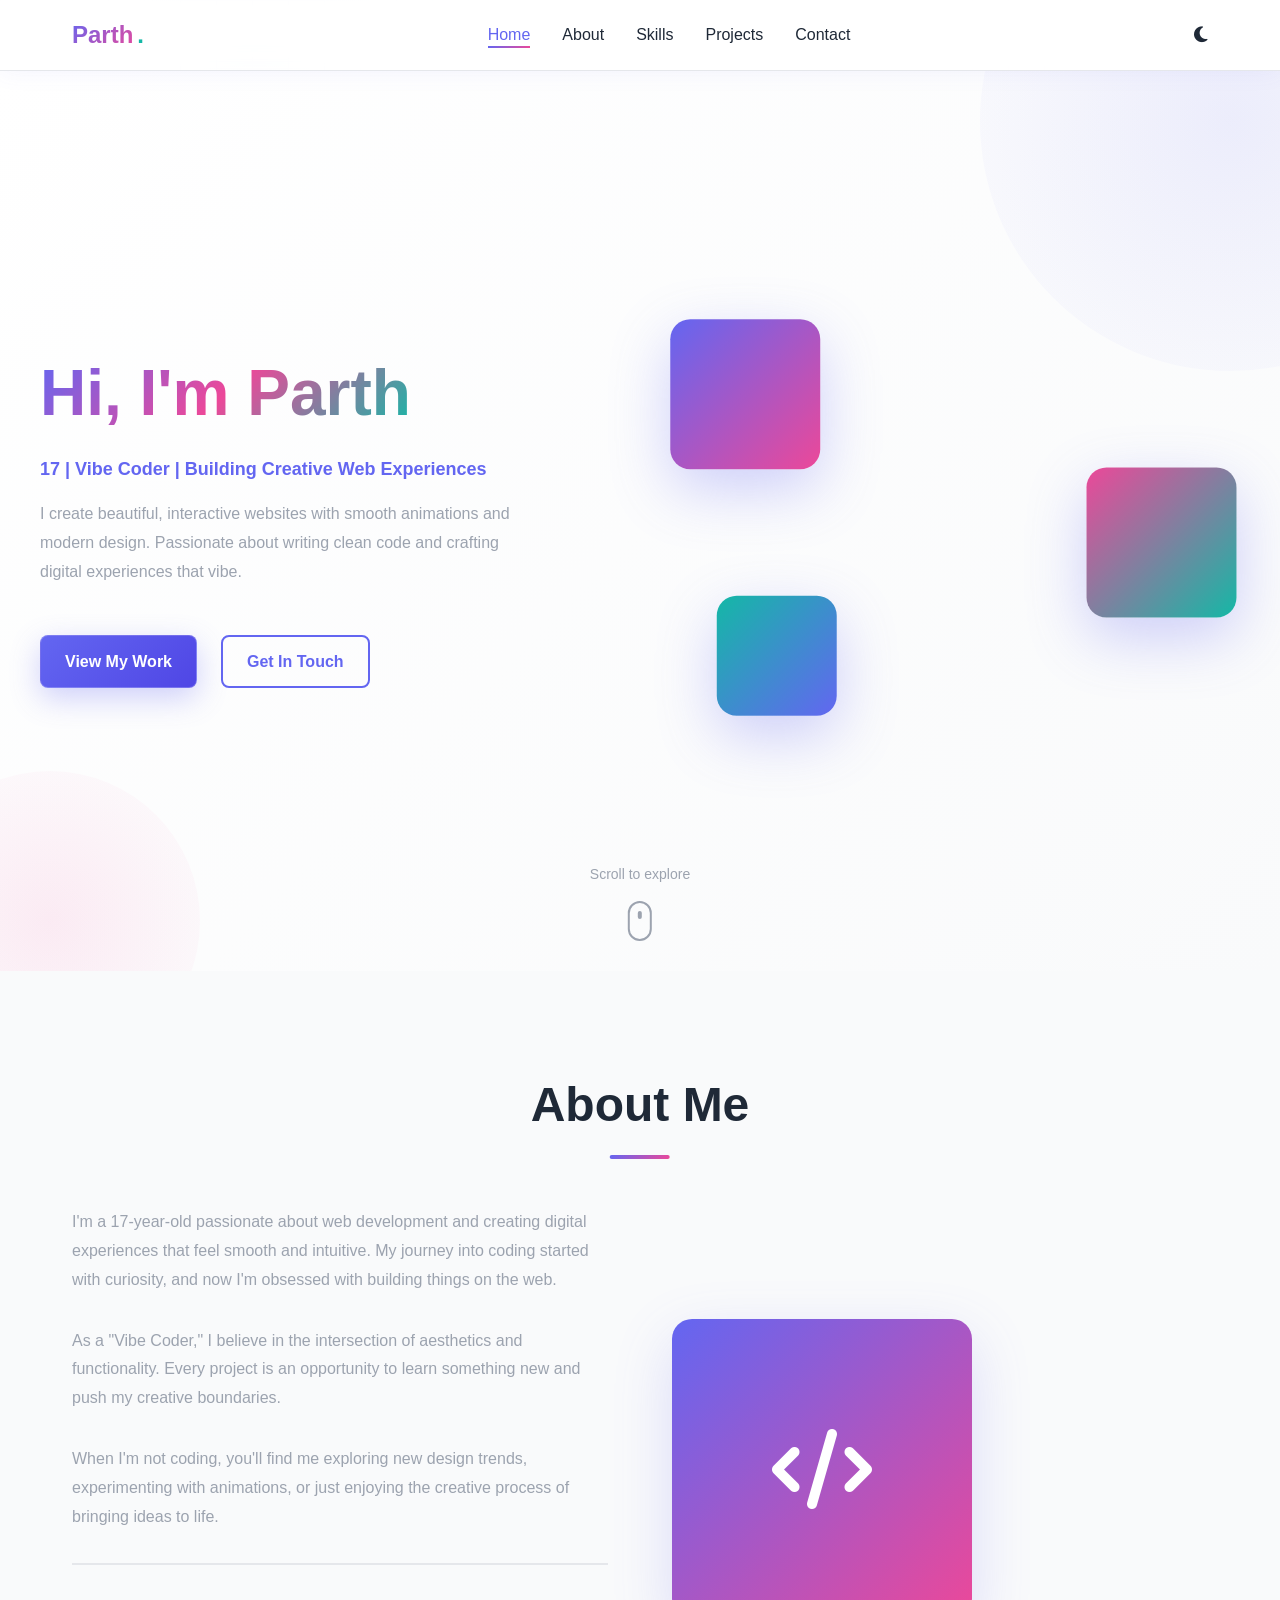
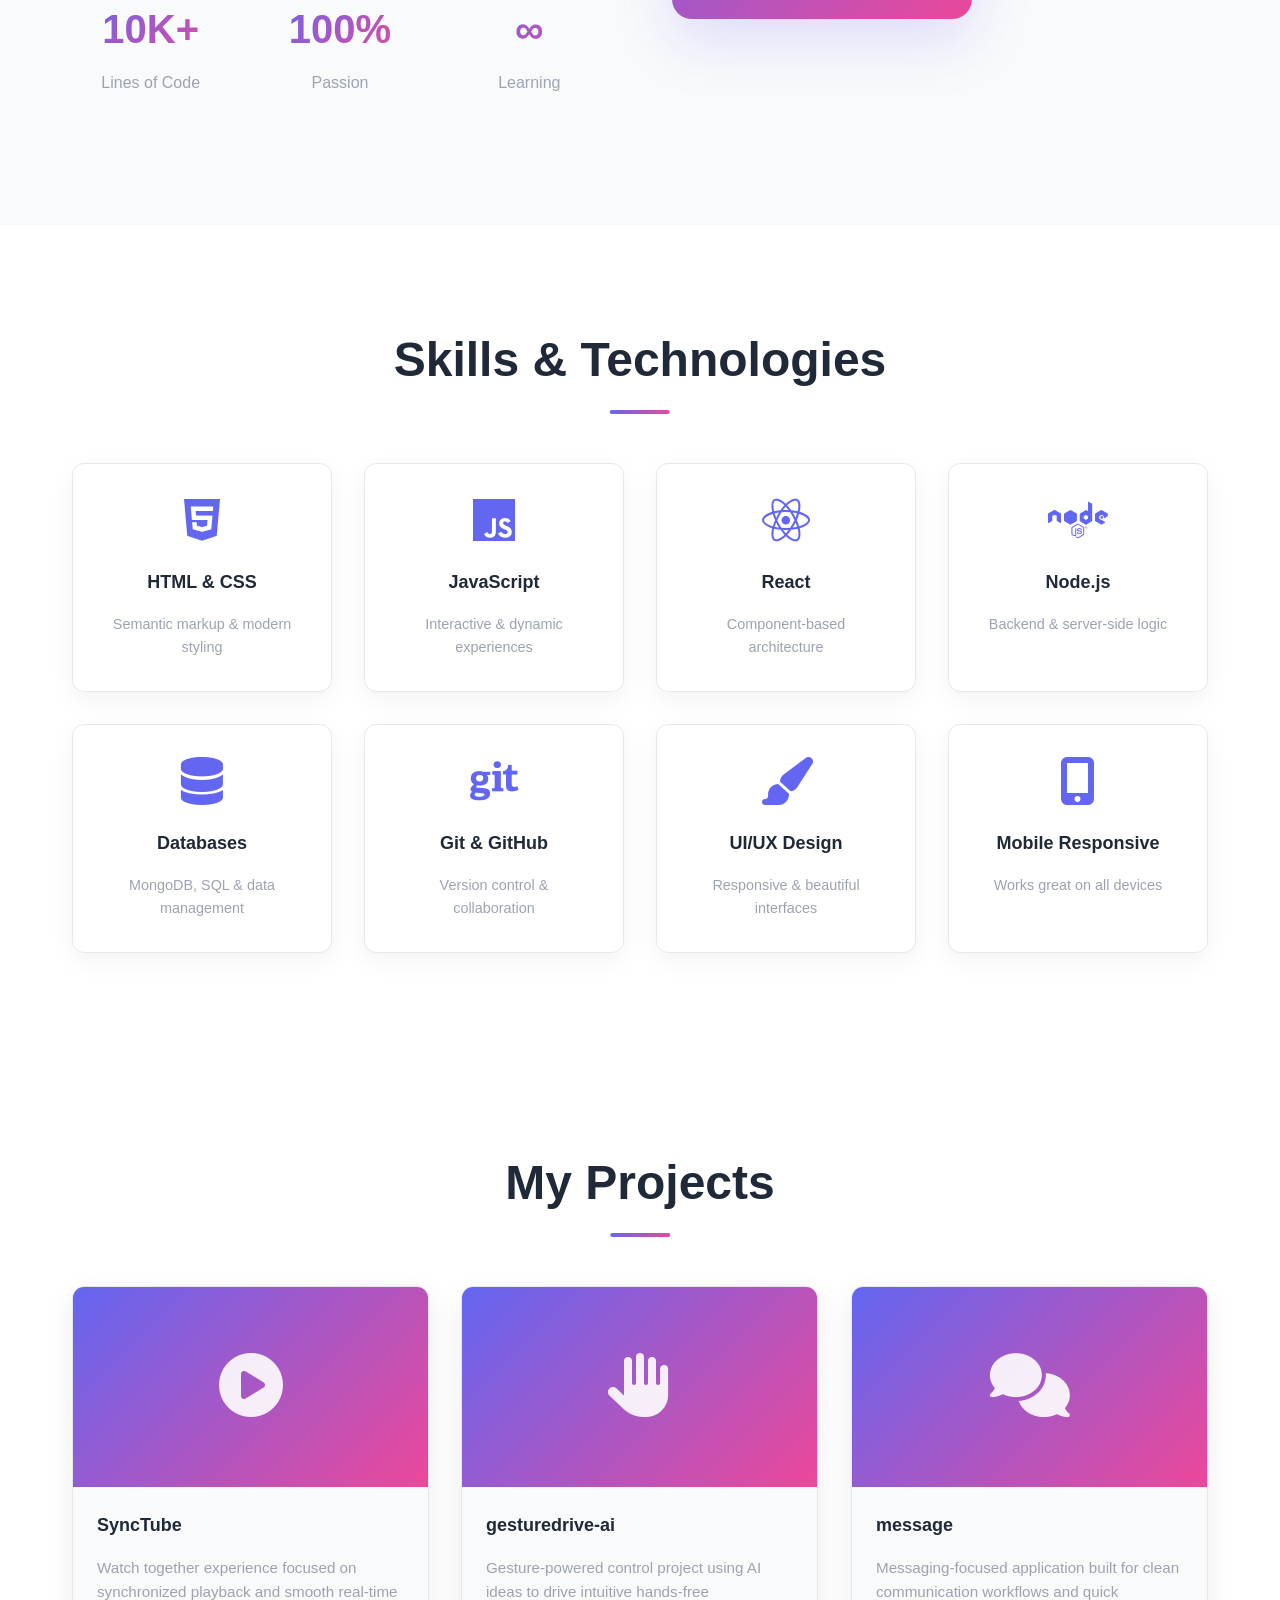
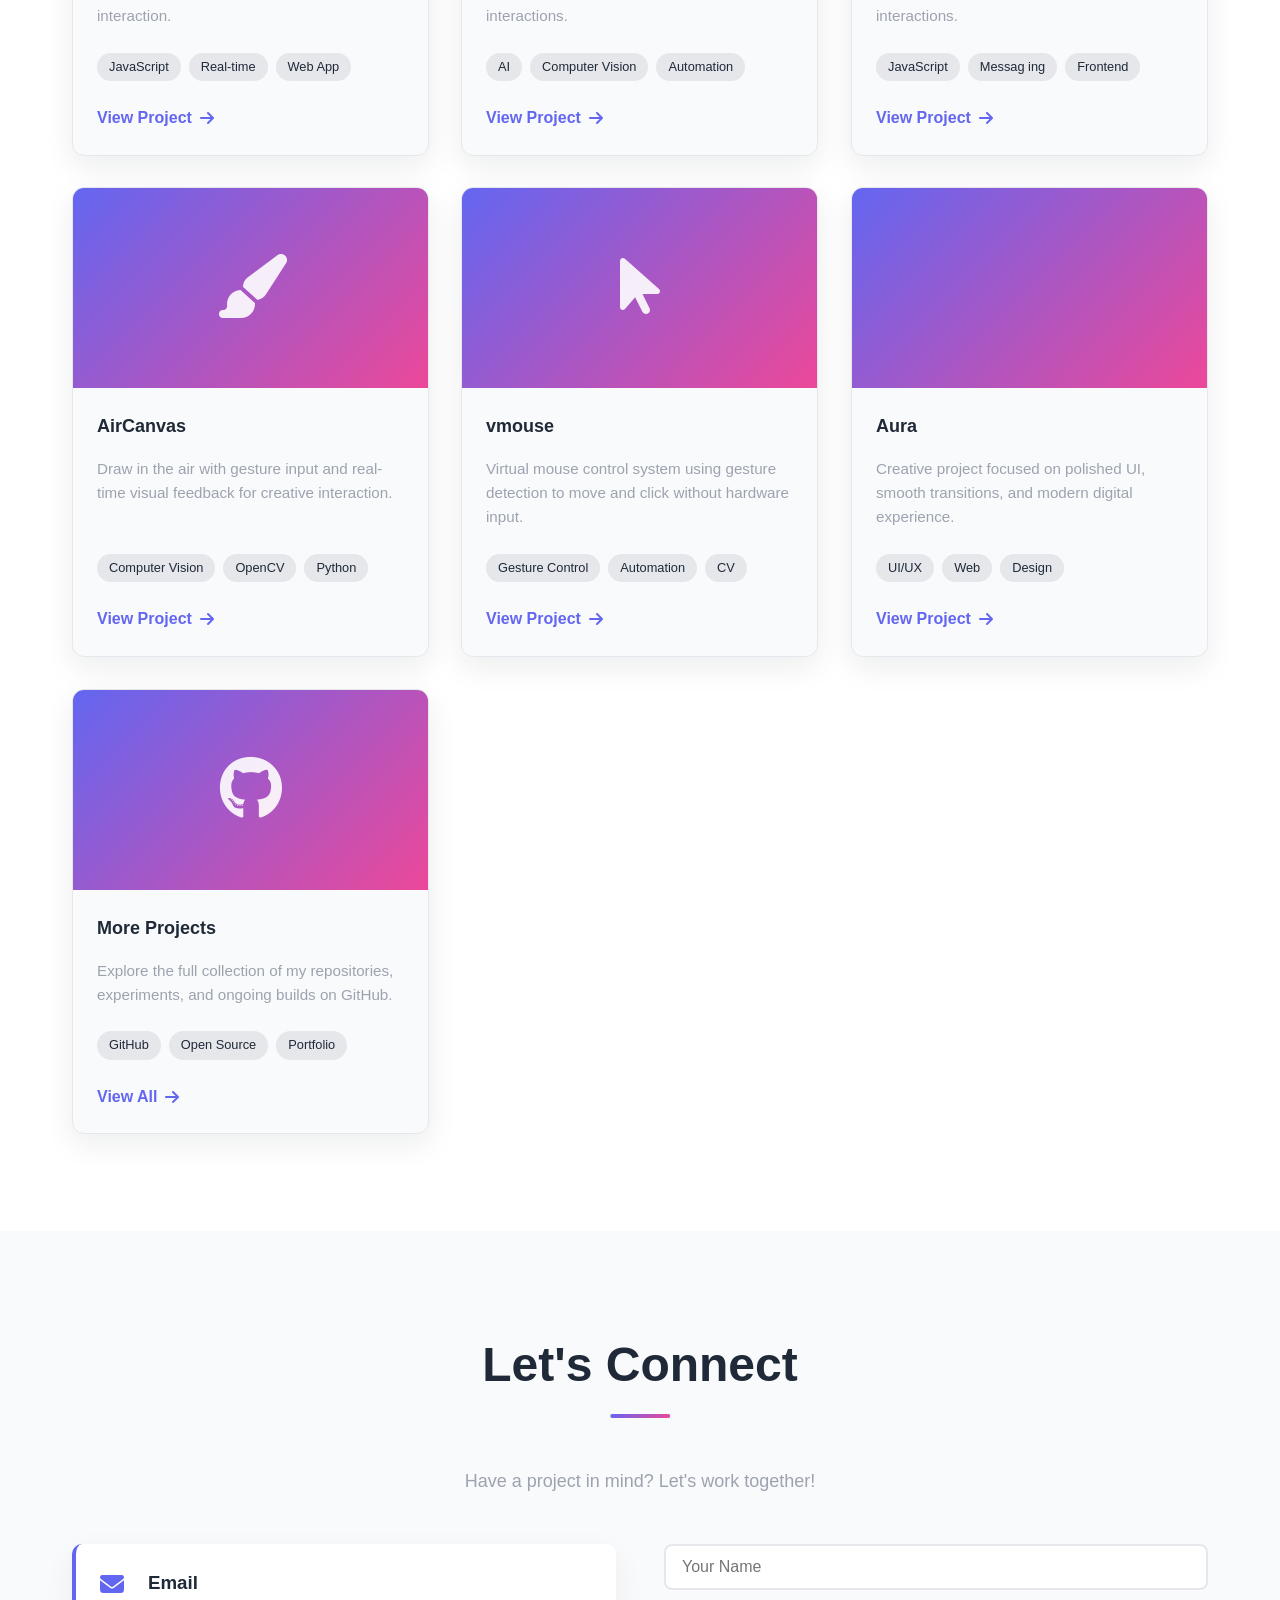
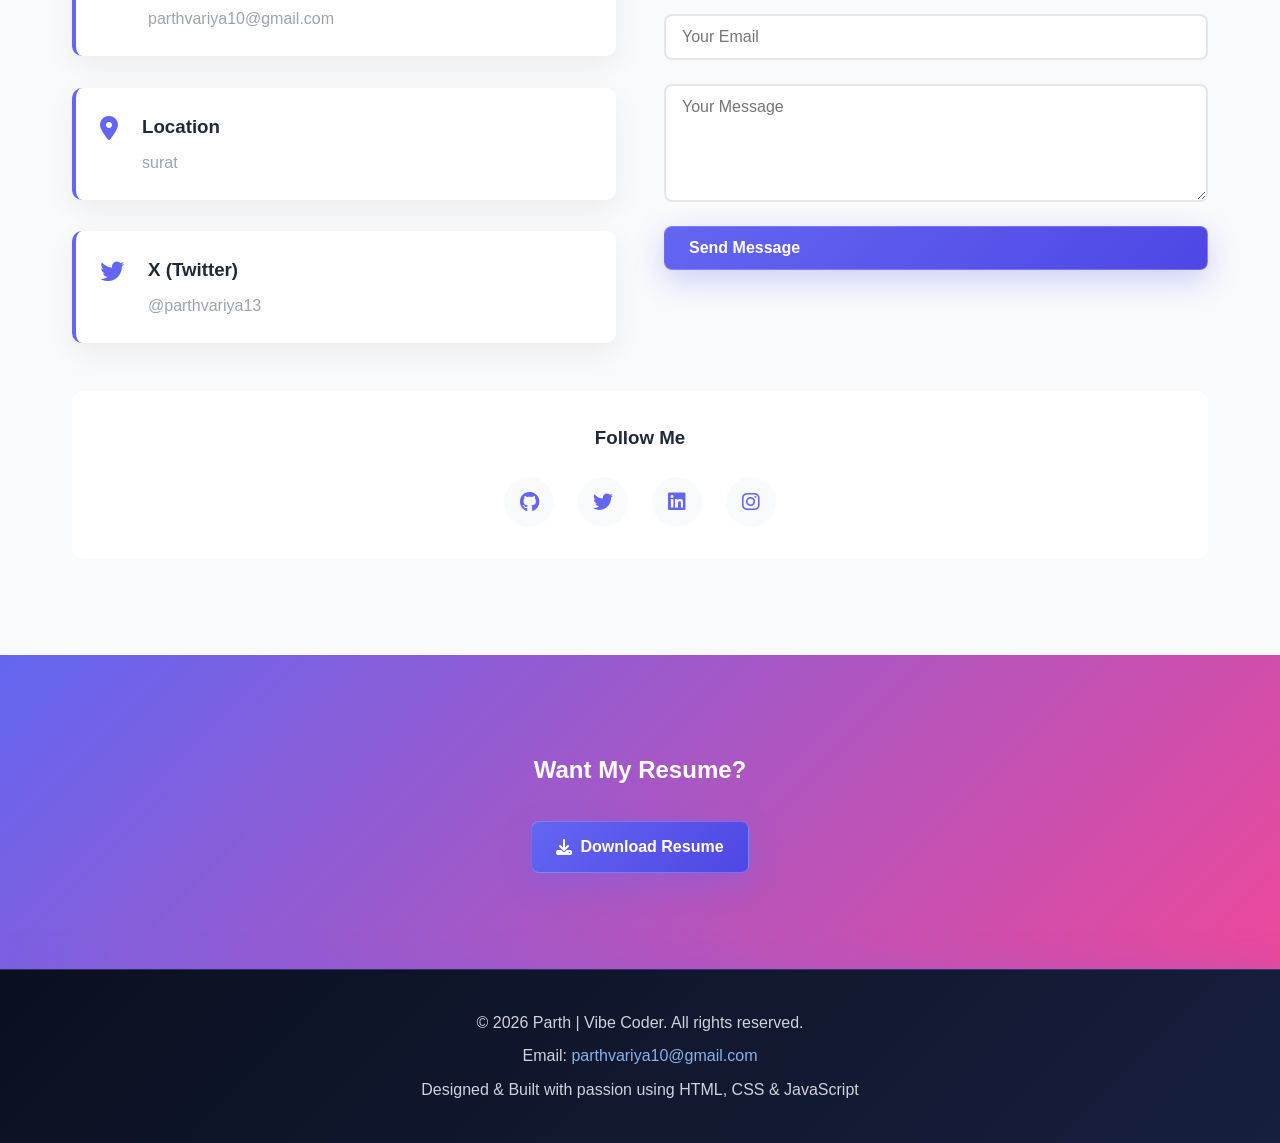
==== index.html @ 85c7c241 "Initial commit: Portfolio website for Parth Variya - Vibe Coder" ====
<!DOCTYPE html>
<html lang="en">
<head>
    <meta charset="UTF-8">
    <meta name="viewport" content="width=device-width, initial-scale=1.0">
    <meta name="description" content="Parth - Portfolio | Creative Web Developer & Vibe Coder">
    <title>Parth | Portfolio - Vibe Coder</title>
    <link rel="stylesheet" href="css/styles.css">
    <link rel="stylesheet" href="https://cdnjs.cloudflare.com/ajax/libs/font-awesome/6.4.0/css/all.min.css">
</head>
<body>
    <!-- Navigation Bar -->
    <nav class="navbar">
        <div class="nav-container">
            <div class="nav-logo">
                <span class="logo-text">Parth</span>
                <span class="logo-dot">.</span>
            </div>
            <ul class="nav-menu">
                <li><a href="#home" class="nav-link active">Home</a></li>
                <li><a href="#about" class="nav-link">About</a></li>
                <li><a href="#skills" class="nav-link">Skills</a></li>
                <li><a href="#projects" class="nav-link">Projects</a></li>
                <li><a href="#contact" class="nav-link">Contact</a></li>
            </ul>
            <div class="nav-actions">
                <button id="theme-toggle" class="theme-toggle" aria-label="Toggle dark mode">
                    <i class="fas fa-moon"></i>
                </button>
                <button class="hamburger" id="hamburger">
                    <span></span>
                    <span></span>
                    <span></span>
                </button>
            </div>
        </div>
    </nav>

    <!-- Hero Section -->
    <section id="home" class="hero">
        <div class="hero-content">
            <div class="hero-text">
                <h1 class="hero-title">
                    <span class="text-gradient">Hi, I'm Parth</span>
                </h1>
                <p class="hero-subtitle">17 | Vibe Coder | Building Creative Web Experiences</p>
                <p class="hero-description">
                    I create beautiful, interactive websites with smooth animations and modern design. 
                    Passionate about writing clean code and crafting digital experiences that vibe.
                </p>
                <div class="button-group">
                    <a href="#projects" class="btn btn-primary">View My Work</a>
                    <a href="#contact" class="btn btn-secondary">Get In Touch</a>
                </div>
            </div>
            <div class="hero-visual">
                <div class="floating-card card-1"></div>
                <div class="floating-card card-2"></div>
                <div class="floating-card card-3"></div>
            </div>
        </div>
        <div class="scroll-indicator">
            <span>Scroll to explore</span>
            <div class="mouse">
                <div class="wheel"></div>
            </div>
        </div>
    </section>

    <!-- About Section -->
    <section id="about" class="about">
        <div class="container">
            <h2 class="section-title">About Me</h2>
            <div class="about-content">
                <div class="about-text">
                    <p>
                        I'm a 17-year-old passionate about web development and creating digital experiences 
                        that feel smooth and intuitive. My journey into coding started with curiosity, and now 
                        I'm obsessed with building things on the web.
                    </p>
                    <p>
                        As a "Vibe Coder," I believe in the intersection of aesthetics and functionality. 
                        Every project is an opportunity to learn something new and push my creative boundaries.
                    </p>
                    <p>
                        When I'm not coding, you'll find me exploring new design trends, experimenting with 
                        animations, or just enjoying the creative process of bringing ideas to life.
                    </p>
                    <div class="about-stats">
                        <div class="stat">
                            <h3>10K+</h3>
                            <p>Lines of Code</p>
                        </div>
                        <div class="stat">
                            <h3>100%</h3>
                            <p>Passion</p>
                        </div>
                        <div class="stat">
                            <h3>∞</h3>
                            <p>Learning</p>
                        </div>
                    </div>
                </div>
                <div class="about-image">
                    <div class="image-placeholder">
                        <i class="fas fa-code"></i>
                    </div>
                </div>
            </div>
        </div>
    </section>

    <!-- Skills Section -->
    <section id="skills" class="skills">
        <div class="container">
            <h2 class="section-title">Skills & Technologies</h2>
            <div class="skills-grid">
                <div class="skill-card">
                    <i class="fab fa-html5"></i>
                    <h3>HTML & CSS</h3>
                    <p>Semantic markup & modern styling</p>
                </div>
                <div class="skill-card">
                    <i class="fab fa-js"></i>
                    <h3>JavaScript</h3>
                    <p>Interactive & dynamic experiences</p>
                </div>
                <div class="skill-card">
                    <i class="fab fa-react"></i>
                    <h3>React</h3>
                    <p>Component-based architecture</p>
                </div>
                <div class="skill-card">
                    <i class="fab fa-node"></i>
                    <h3>Node.js</h3>
                    <p>Backend & server-side logic</p>
                </div>
                <div class="skill-card">
                    <i class="fas fa-database"></i>
                    <h3>Databases</h3>
                    <p>MongoDB, SQL & data management</p>
                </div>
                <div class="skill-card">
                    <i class="fab fa-git"></i>
                    <h3>Git & GitHub</h3>
                    <p>Version control & collaboration</p>
                </div>
                <div class="skill-card">
                    <i class="fas fa-paint-brush"></i>
                    <h3>UI/UX Design</h3>
                    <p>Responsive & beautiful interfaces</p>
                </div>
                <div class="skill-card">
                    <i class="fas fa-mobile-alt"></i>
                    <h3>Mobile Responsive</h3>
                    <p>Works great on all devices</p>
                </div>
            </div>
        </div>
    </section>

    <!-- Projects Section -->
    <section id="projects" class="projects">
        <div class="container">
            <h2 class="section-title">My Projects</h2>
            <div class="projects-grid">
                <div class="project-card">
                    <div class="project-image">
                        <div class="image-placeholder-project">
                            <i class="fas fa-play-circle"></i>
                        </div>
                    </div>
                    <div class="project-content">
                        <h3>SyncTube</h3>
                        <p>Watch together experience focused on synchronized playback and smooth real-time interaction.</p>
                        <div class="project-tags">
                            <span class="tag">JavaScript</span>
                            <span class="tag">Real-time</span>
                            <span class="tag">Web App</span>
                        </div>
                        <a href="https://github.com/variyaparth/SyncTube" target="_blank" rel="noopener noreferrer" class="project-link">View Project <i class="fas fa-arrow-right"></i></a>
                    </div>
                </div>

                <div class="project-card">
                    <div class="project-image">
                        <div class="image-placeholder-project">
                            <i class="fas fa-hand-paper"></i>
                        </div>
                    </div>
                    <div class="project-content">
                        <h3>gesturedrive-ai</h3>
                        <p>Gesture-powered control project using AI ideas to drive intuitive hands-free interactions.</p>
                        <div class="project-tags">
                            <span class="tag">AI</span>
                            <span class="tag">Computer Vision</span>
                            <span class="tag">Automation</span>
                        </div>
                        <a href="https://github.com/variyaparth/gesturedrive-ai" target="_blank" rel="noopener noreferrer" class="project-link">View Project <i class="fas fa-arrow-right"></i></a>
                    </div>
                </div>

                <div class="project-card">
                    <div class="project-image">
                        <div class="image-placeholder-project">
                            <i class="fas fa-comments"></i>
                        </div>
                    </div>
                    <div class="project-content">
                        <h3>message</h3>
                        <p>Messaging-focused application built for clean communication workflows and quick interactions.</p>
                        <div class="project-tags">
                            <span class="tag">JavaScript</span>
                            <span class="tag">Messag  ing</span>
                            <span class="tag">Frontend</span>
                        </div>
                        <a href="https://github.com/variyaparth/message" target="_blank" rel="noopener noreferrer" class="project-link">View Project <i class="fas fa-arrow-right"></i></a>
                    </div>
                </div>

                <div class="project-card">
                    <div class="project-image">
                        <div class="image-placeholder-project">
                            <i class="fas fa-paint-brush"></i>
                        </div>
                    </div>
                    <div class="project-content">
                        <h3>AirCanvas</h3>
                        <p>Draw in the air with gesture input and real-time visual feedback for creative interaction.</p>
                        <div class="project-tags">
                            <span class="tag">Computer Vision</span>
                            <span class="tag">OpenCV</span>
                            <span class="tag">Python</span>
                        </div>
                        <a href="https://github.com/variyaparth/AirCanvas" target="_blank" rel="noopener noreferrer" class="project-link">View Project <i class="fas fa-arrow-right"></i></a>
                    </div>
                </div>

                <div class="project-card">
                    <div class="project-image">
                        <div class="image-placeholder-project">
                            <i class="fas fa-mouse-pointer"></i>
                        </div>
                    </div>
                    <div class="project-content">
                        <h3>vmouse</h3>
                        <p>Virtual mouse control system using gesture detection to move and click without hardware input.</p>
                        <div class="project-tags">
                            <span class="tag">Gesture Control</span>
                            <span class="tag">Automation</span>
                            <span class="tag">CV</span>
                        </div>
                        <a href="https://github.com/variyaparth/vmouse" target="_blank" rel="noopener noreferrer" class="project-link">View Project <i class="fas fa-arrow-right"></i></a>
                    </div>
                </div>

                <div class="project-card">
                    <div class="project-image">
                        <div class="image-placeholder-project">
                            <i class="fas fa-sparkles"></i>
                        </div>
                    </div>
                    <div class="project-content">
                        <h3>Aura</h3>
                        <p>Creative project focused on polished UI, smooth transitions, and modern digital experience.</p>
                        <div class="project-tags">
                            <span class="tag">UI/UX</span>
                            <span class="tag">Web</span>
                            <span class="tag">Design</span>
                        </div>
                        <a href="https://github.com/variyaparth/Aura" target="_blank" rel="noopener noreferrer" class="project-link">View Project <i class="fas fa-arrow-right"></i></a>
                    </div>
                </div>

                <div class="project-card">
                    <div class="project-image">
                        <div class="image-placeholder-project">
                            <i class="fab fa-github"></i>
                        </div>
                    </div>
                    <div class="project-content">
                        <h3>More Projects</h3>
                        <p>Explore the full collection of my repositories, experiments, and ongoing builds on GitHub.</p>
                        <div class="project-tags">
                            <span class="tag">GitHub</span>
                            <span class="tag">Open Source</span>
                            <span class="tag">Portfolio</span>
                        </div>
                        <a href="https://github.com/variyaparth?tab=repositories" target="_blank" rel="noopener noreferrer" class="project-link">View All <i class="fas fa-arrow-right"></i></a>
                    </div>
                </div>
            </div>
        </div>
    </section>

    <!-- Contact Section -->
    <section id="contact" class="contact">
        <div class="container">
            <h2 class="section-title">Let's Connect</h2>
            <p class="contact-subtitle">Have a project in mind? Let's work together!</p>
            
            <div class="contact-content">
                <div class="contact-info">
                    <div class="info-item">
                        <i class="fas fa-envelope"></i>
                        <div>
                            <h3>Email</h3>
                            <a href="mailto:parthvariya10@gmail.com">parthvariya10@gmail.com</a>
                        </div>
                    </div>
                    <div class="info-item">
                        <i class="fas fa-map-marker-alt"></i>
                        <div>
                            <h3>Location</h3>
                            <p>surat</p>
                        </div>
                    </div>
                    <div class="info-item">
                        <i class="fab fa-twitter"></i>
                        <div>
                            <h3>X (Twitter)</h3>
                            <a href="https://x.com/parthvariya13" target="_blank" rel="noopener noreferrer">@parthvariya13</a>
                        </div>
                    </div>
                </div>

                <form class="contact-form" id="contact-form" action="https://formsubmit.co/ajax/parthvariya10@gmail.com" method="POST">
                    <input type="hidden" name="_subject" value="New Portfolio Contact Message">
                    <input type="hidden" name="_captcha" value="false">
                    <div class="form-group">
                        <input type="text" name="name" placeholder="Your Name" required>
                    </div>
                    <div class="form-group">
                        <input type="email" name="email" placeholder="Your Email" required>
                    </div>
                    <div class="form-group">
                        <textarea name="message" placeholder="Your Message" rows="5" required></textarea>
                    </div>
                    <button type="submit" class="btn btn-primary">Send Message</button>
                </form>
            </div>

            <div class="social-links">
                <h3>Follow Me</h3>
                <div class="social-icons">
                    <a href="https://github.com/variyaparth" target="_blank" rel="noopener noreferrer" class="social-icon" aria-label="GitHub">
                        <i class="fab fa-github"></i>
                    </a>
                    <a href="https://x.com/parthvariya13" target="_blank" rel="noopener noreferrer" class="social-icon" aria-label="X">
                        <i class="fab fa-twitter"></i>
                    </a>
                    <a href="https://www.linkedin.com/in/parth-variya-93bbb5267/" target="_blank" rel="noopener noreferrer" class="social-icon" aria-label="LinkedIn">
                        <i class="fab fa-linkedin"></i>
                    </a>
                    <a href="https://www.instagram.com/yng_.parth/" target="_blank" rel="noopener noreferrer" class="social-icon" aria-label="Instagram">
                        <i class="fab fa-instagram"></i>
                    </a>
                </div>
            </div>
        </div>
    </section>

    <!-- Resume Download Section -->
    <section class="resume-section">
        <div class="container">
            <h3>Want My Resume?</h3>
            <a href="assets/Parth-Resume.txt" download="Parth-Variya-Resume.txt" class="btn btn-primary">
                <i class="fas fa-download"></i> Download Resume
            </a>
        </div>
    </section>

    <!-- Footer -->
    <footer class="footer">
        <div class="container">
            <p>&copy; <span class="year">2026</span> Parth | Vibe Coder. All rights reserved.</p>
            <p>Email: <a href="mailto:parthvariya10@gmail.com">parthvariya10@gmail.com</a></p>
            <p>Designed & Built with passion using HTML, CSS & JavaScript</p>
        </div>
    </footer>

    <script src="js/script.js"></script>
</body>
</html>
---- css/styles.css ----
/* ==================== ROOT & VARIABLES ==================== */
:root {
    /* Colors */
    --primary: #6366f1;
    --primary-dark: #4f46e5;
    --secondary: #ec4899;
    --accent: #14b8a6;
    --text-light: #1f2937;
    --text-dark: #9ca3af;
    --bg-light: #ffffff;
    --bg-secondary: #f9fafb;
    --border-light: #e5e7eb;
    --glow-primary: rgba(99, 102, 241, 0.35);
    --glow-secondary: rgba(236, 72, 153, 0.25);
    
    /* Dark Mode */
    --text-light-dark: #f3f4f6;
    --text-dark-dark: #d1d5db;
    --bg-light-dark: #111827;
    --bg-secondary-dark: #1f2937;
    --border-dark: #374151;
    
    /* Spacing */
    --spacing-xs: 0.5rem;
    --spacing-sm: 1rem;
    --spacing-md: 1.5rem;
    --spacing-lg: 2rem;
    --spacing-xl: 3rem;
    --spacing-2xl: 4rem;
    
    /* Typography */
    --font-family: 'Segoe UI', Tahoma, Geneva, Verdana, sans-serif;
    --font-size-base: 1rem;
    --font-size-lg: 1.125rem;
    --font-size-xl: 1.5rem;
    --font-size-2xl: 2rem;
    --font-size-3xl: 3rem;
    
    /* Transitions */
    --transition-fast: 0.2s ease;
    --transition-normal: 0.3s ease;
    --transition-smooth: 0.5s cubic-bezier(0.4, 0, 0.2, 1);
}

body.dark-mode {
    --text-light: var(--text-light-dark);
    --text-dark: var(--text-dark-dark);
    --bg-light: var(--bg-light-dark);
    --bg-secondary: var(--bg-secondary-dark);
    --border-light: var(--border-dark);
}

/* ==================== GLOBAL STYLES ==================== */
* {
    margin: 0;
    padding: 0;
    box-sizing: border-box;
}

html {
    scroll-behavior: smooth;
}

body {
    font-family: var(--font-family);
    color: var(--text-light);
    background-color: var(--bg-light);
    transition: background-color var(--transition-normal),
                color var(--transition-normal);
    line-height: 1.6;
    background-image:
        radial-gradient(circle at 20% 10%, rgba(99, 102, 241, 0.12), transparent 35%),
        radial-gradient(circle at 80% 20%, rgba(236, 72, 153, 0.12), transparent 30%),
        radial-gradient(circle at 50% 100%, rgba(20, 184, 166, 0.1), transparent 35%);
    background-attachment: fixed;
}

body::before {
    content: '';
    position: fixed;
    inset: 0;
    pointer-events: none;
    background-image:
        linear-gradient(rgba(99, 102, 241, 0.04) 1px, transparent 1px),
        linear-gradient(90deg, rgba(99, 102, 241, 0.04) 1px, transparent 1px);
    background-size: 36px 36px;
    z-index: 0;
    animation: gridPulse 12s linear infinite;
}

.container {
    max-width: 1200px;
    margin: 0 auto;
    padding: 0 var(--spacing-lg);
    position: relative;
    z-index: 1;
}

/* ==================== NAVIGATION ==================== */
.navbar {
    position: sticky;
    top: 0;
    z-index: 1000;
    background-color: var(--bg-light);
    border-bottom: 1px solid var(--border-light);
    transition: all var(--transition-normal);
    backdrop-filter: blur(10px);
    background-color: rgba(255, 255, 255, 0.95);
    box-shadow: 0 0 24px rgba(99, 102, 241, 0.08);
}

body.dark-mode .navbar {
    background-color: rgba(17, 24, 39, 0.95);
}

.nav-container {
    max-width: 1200px;
    margin: 0 auto;
    padding: 1rem var(--spacing-lg);
    display: flex;
    justify-content: space-between;
    align-items: center;
}

.nav-logo {
    font-size: var(--font-size-xl);
    font-weight: 700;
    display: flex;
    align-items: center;
    gap: 0.25rem;
}

.logo-text {
    background: linear-gradient(135deg, var(--primary), var(--secondary));
    -webkit-background-clip: text;
    -webkit-text-fill-color: transparent;
    background-clip: text;
}

.logo-dot {
    color: var(--accent);
    animation: pulse 2s infinite;
}

.nav-menu {
    display: flex;
    list-style: none;
    gap: var(--spacing-lg);
}

.nav-link {
    color: var(--text-light);
    text-decoration: none;
    font-weight: 500;
    position: relative;
    transition: color var(--transition-fast);
}

.nav-link::after {
    content: '';
    position: absolute;
    width: 0;
    height: 2px;
    bottom: -5px;
    left: 0;
    background: linear-gradient(135deg, var(--primary), var(--secondary));
    transition: width var(--transition-normal);
}

.nav-link:hover {
    color: var(--primary);
    text-shadow: 0 0 14px var(--glow-primary);
}

.nav-link:hover::after {
    width: 100%;
}

.nav-link.active {
    color: var(--primary);
}

.nav-link.active::after {
    width: 100%;
}

.nav-actions {
    display: flex;
    align-items: center;
    gap: var(--spacing-md);
}

.theme-toggle {
    background: none;
    border: none;
    color: var(--text-light);
    font-size: var(--font-size-lg);
    cursor: pointer;
    transition: transform var(--transition-normal);
}

.theme-toggle:hover {
    transform: rotate(20deg);
}

.hamburger {
    display: none;
    flex-direction: column;
    background: none;
    border: none;
    cursor: pointer;
}

.hamburger span {
    width: 25px;
    height: 3px;
    background-color: var(--text-light);
    margin: 5px 0;
    transition: all var(--transition-normal);
    border-radius: 3px;
}

/* ==================== HERO SECTION ==================== */
.hero {
    min-height: 100vh;
    display: flex;
    flex-direction: column;
    justify-content: center;
    align-items: center;
    padding: 6rem var(--spacing-lg);
    background: linear-gradient(135deg, var(--bg-light) 0%, var(--bg-secondary) 100%);
    position: relative;
    overflow: hidden;
}

body.dark-mode .hero {
    background: linear-gradient(135deg, var(--bg-light-dark) 0%, var(--bg-secondary-dark) 100%);
}

.hero::before {
    content: '';
    position: absolute;
    width: 500px;
    height: 500px;
    background: radial-gradient(circle, rgba(99, 102, 241, 0.1), transparent);
    border-radius: 50%;
    top: -200px;
    right: -200px;
    animation: float 20s infinite ease-in-out;
}

.hero::after {
    content: '';
    position: absolute;
    width: 300px;
    height: 300px;
    background: radial-gradient(circle, rgba(236, 72, 153, 0.1), transparent);
    border-radius: 50%;
    bottom: -100px;
    left: -100px;
    animation: float 15s infinite ease-in-out reverse;
}

.hero-content {
    display: grid;
    grid-template-columns: 1fr 1fr;
    gap: 4rem;
    align-items: center;
    z-index: 1;
    max-width: 1200px;
    width: 100%;
}

.hero-text {
    animation: slideInUp 1s ease-out;
}

.hero-title {
    font-size: clamp(2.5rem, 8vw, 4rem);
    font-weight: 800;
    margin-bottom: var(--spacing-md);
    line-height: 1.2;
}

.text-gradient {
    background: linear-gradient(135deg, var(--primary), var(--secondary), var(--accent));
    -webkit-background-clip: text;
    -webkit-text-fill-color: transparent;
    background-clip: text;
}

.hero-subtitle {
    font-size: var(--font-size-lg);
    color: var(--primary);
    margin-bottom: var(--spacing-sm);
    font-weight: 600;
}

.hero-description {
    font-size: var(--font-size-base);
    color: var(--text-dark);
    margin-bottom: var(--spacing-xl);
    max-width: 500px;
    line-height: 1.8;
}

.button-group {
    display: flex;
    gap: var(--spacing-md);
    flex-wrap: wrap;
}

.btn {
    padding: 0.75rem 1.5rem;
    border: none;
    border-radius: 8px;
    font-size: var(--font-size-base);
    font-weight: 600;
    cursor: pointer;
    transition: all var(--transition-normal);
    text-decoration: none;
    display: inline-flex;
    align-items: center;
    gap: 0.5rem;
    position: relative;
    overflow: hidden;
}

.btn::before {
    content: '';
    position: absolute;
    top: 0;
    left: -100%;
    width: 100%;
    height: 100%;
    background: rgba(255, 255, 255, 0.2);
    transition: left var(--transition-normal);
    z-index: -1;
}

.btn:hover::before {
    left: 100%;
}

.btn-primary {
    background: linear-gradient(135deg, var(--primary), var(--primary-dark));
    color: white;
    box-shadow: 0 10px 30px rgba(99, 102, 241, 0.3);
    border: 1px solid rgba(255, 255, 255, 0.2);
}

.btn-primary:hover {
    transform: translateY(-2px);
    box-shadow: 0 15px 40px rgba(99, 102, 241, 0.4), 0 0 24px var(--glow-primary);
}

.btn-secondary {
    background: transparent;
    color: var(--primary);
    border: 2px solid var(--primary);
}

.btn-secondary:hover {
    background: var(--primary);
    color: white;
}

.hero-visual {
    position: relative;
    height: 400px;
    animation: slideInRight 1s ease-out;
}

.floating-card {
    position: absolute;
    width: 150px;
    height: 150px;
    border-radius: 20px;
    background: linear-gradient(135deg, var(--primary), var(--secondary));
    box-shadow: 0 20px 60px rgba(99, 102, 241, 0.3);
    animation: float 6s infinite ease-in-out;
}

.card-1 {
    top: 0;
    left: 0;
    animation-delay: 0s;
}

.card-2 {
    top: 150px;
    right: 0;
    background: linear-gradient(135deg, var(--secondary), var(--accent));
    animation-delay: 1s;
}

.card-3 {
    bottom: 0;
    left: 50px;
    width: 120px;
    height: 120px;
    background: linear-gradient(135deg, var(--accent), var(--primary));
    animation-delay: 2s;
}

.scroll-indicator {
    position: absolute;
    bottom: 30px;
    left: 50%;
    transform: translateX(-50%);
    display: flex;
    flex-direction: column;
    align-items: center;
    gap: var(--spacing-sm);
    animation: bounce 2s infinite;
    cursor: pointer;
}

.scroll-indicator span {
    font-size: 0.875rem;
    color: var(--text-dark);
}

.mouse {
    width: 24px;
    height: 40px;
    border: 2px solid var(--text-dark);
    border-radius: 12px;
    position: relative;
}

.wheel {
    width: 4px;
    height: 8px;
    background-color: var(--text-dark);
    border-radius: 2px;
    position: absolute;
    left: 50%;
    top: 8px;
    transform: translateX(-50%);
    animation: scroll 1.5s infinite;
}

/* ==================== SECTIONS ==================== */
section {
    padding: 6rem var(--spacing-lg);
}

.section-title {
    font-size: clamp(2rem, 5vw, 3rem);
    font-weight: 800;
    text-align: center;
    margin-bottom: 4rem;
    position: relative;
    display: inline-block;
    left: 50%;
    transform: translateX(-50%);
}

.section-title::after {
    content: '';
    position: absolute;
    width: 60px;
    height: 4px;
    background: linear-gradient(135deg, var(--primary), var(--secondary));
    bottom: -15px;
    left: 50%;
    transform: translateX(-50%);
    border-radius: 2px;
}

/* ==================== ABOUT SECTION ==================== */
.about {
    background-color: var(--bg-secondary);
}

.about-content {
    display: grid;
    grid-template-columns: 1fr 1fr;
    gap: 4rem;
    align-items: center;
}

.about-text p {
    font-size: var(--font-size-base);
    color: var(--text-dark);
    margin-bottom: var(--spacing-lg);
    line-height: 1.8;
}

.about-stats {
    display: grid;
    grid-template-columns: repeat(3, 1fr);
    gap: var(--spacing-lg);
    margin-top: 2rem;
    padding-top: 2rem;
    border-top: 2px solid var(--border-light);
}

.stat {
    text-align: center;
}

.stat h3 {
    font-size: 2.5rem;
    background: linear-gradient(135deg, var(--primary), var(--secondary));
    -webkit-background-clip: text;
    -webkit-text-fill-color: transparent;
    background-clip: text;
    margin-bottom: var(--spacing-xs);
}

.stat p {
    color: var(--text-dark);
    font-weight: 500;
}

.image-placeholder {
    width: 300px;
    height: 300px;
    background: linear-gradient(135deg, var(--primary), var(--secondary));
    border-radius: 20px;
    display: flex;
    align-items: center;
    justify-content: center;
    font-size: 5rem;
    color: white;
    box-shadow: 0 20px 60px rgba(99, 102, 241, 0.2);
    animation: float 4s infinite ease-in-out;
}

/* ==================== SKILLS SECTION ==================== */
.skills-grid {
    display: grid;
    grid-template-columns: repeat(auto-fit, minmax(250px, 1fr));
    gap: 2rem;
}

.skill-card {
    background: var(--bg-light);
    padding: 2rem;
    border-radius: 12px;
    text-align: center;
    transition: all var(--transition-normal);
    border: 1px solid var(--border-light);
    cursor: pointer;
    backdrop-filter: blur(8px);
    box-shadow: 0 8px 26px rgba(17, 24, 39, 0.05);
}

body.dark-mode .skill-card {
    background: var(--bg-secondary);
}

.skill-card:hover {
    transform: translateY(-8px);
    border-color: var(--primary);
    box-shadow: 0 20px 40px rgba(99, 102, 241, 0.15), 0 0 24px var(--glow-primary);
}

.skill-card i {
    font-size: 3rem;
    color: var(--primary);
    margin-bottom: var(--spacing-md);
    display: block;
}

.skill-card h3 {
    font-size: var(--font-size-lg);
    margin-bottom: var(--spacing-sm);
    color: var(--text-light);
}

.skill-card p {
    color: var(--text-dark);
    font-size: 0.9rem;
}

/* ==================== PROJECTS SECTION ==================== */
.projects {
    background-color: var(--bg-light);
}

.projects-grid {
    display: grid;
    grid-template-columns: repeat(auto-fit, minmax(320px, 1fr));
    gap: 2rem;
}

.project-card {
    background: var(--bg-secondary);
    border-radius: 12px;
    overflow: hidden;
    transition: all var(--transition-normal);
    border: 1px solid var(--border-light);
    cursor: pointer;
    display: flex;
    flex-direction: column;
    height: 100%;
    backdrop-filter: blur(10px);
    box-shadow: 0 10px 30px rgba(17, 24, 39, 0.08);
}

body.dark-mode .project-card {
    background: var(--bg-secondary-dark);
}

.project-card:hover {
    transform: translateY(-10px);
    box-shadow: 0 20px 50px rgba(99, 102, 241, 0.2), 0 0 28px var(--glow-primary);
    border-color: var(--primary);
}

.project-image {
    width: 100%;
    height: 200px;
    background: linear-gradient(135deg, var(--primary), var(--secondary));
    display: flex;
    align-items: center;
    justify-content: center;
    overflow: hidden;
    position: relative;
}

.image-placeholder-project {
    font-size: 4rem;
    color: white;
    opacity: 0.9;
}

.project-content {
    padding: 1.5rem;
    flex-grow: 1;
    display: flex;
    flex-direction: column;
}

.project-content h3 {
    font-size: var(--font-size-lg);
    margin-bottom: var(--spacing-sm);
    color: var(--text-light);
}

.project-content p {
    color: var(--text-dark);
    margin-bottom: var(--spacing-md);
    font-size: 0.95rem;
    line-height: 1.6;
    flex-grow: 1;
}

.project-tags {
    display: flex;
    flex-wrap: wrap;
    gap: 0.5rem;
    margin-bottom: var(--spacing-md);
}

.tag {
    background: var(--border-light);
    color: var(--text-light);
    padding: 0.25rem 0.75rem;
    border-radius: 20px;
    font-size: 0.8rem;
    font-weight: 500;
}

body.dark-mode .tag {
    background: var(--border-dark);
    color: var(--text-light-dark);
}

.project-link {
    color: var(--primary);
    text-decoration: none;
    font-weight: 600;
    display: inline-flex;
    align-items: center;
    gap: 0.5rem;
    transition: all var(--transition-normal);
}

.project-link:hover {
    gap: 1rem;
}

/* ==================== CONTACT SECTION ==================== */
.contact {
    background-color: var(--bg-secondary);
}

.contact-subtitle {
    text-align: center;
    color: var(--text-dark);
    font-size: var(--font-size-lg);
    margin-bottom: 3rem;
}

.contact-content {
    display: grid;
    grid-template-columns: 1fr 1fr;
    gap: 3rem;
    margin-bottom: 3rem;
}

.contact-info {
    display: flex;
    flex-direction: column;
    gap: 2rem;
}

.info-item {
    display: flex;
    gap: var(--spacing-md);
    align-items: flex-start;
    padding: 1.5rem;
    background: var(--bg-light);
    border-radius: 10px;
    border-left: 4px solid var(--primary);
    backdrop-filter: blur(8px);
    box-shadow: 0 10px 30px rgba(17, 24, 39, 0.06);
}

body.dark-mode .info-item {
    background: var(--bg-secondary-dark);
}

.info-item i {
    font-size: 1.5rem;
    color: var(--primary);
    margin-top: 0.25rem;
}

.info-item h3 {
    margin-bottom: 0.5rem;
    color: var(--text-light);
}

.info-item a,
.info-item p {
    color: var(--text-dark);
    text-decoration: none;
    transition: color var(--transition-fast);
}

.info-item a:hover {
    color: var(--primary);
}

.contact-form {
    display: flex;
    flex-direction: column;
    gap: 1.5rem;
}

.form-group {
    display: flex;
    flex-direction: column;
}

.form-group input,
.form-group textarea {
    padding: 0.75rem 1rem;
    border: 2px solid var(--border-light);
    border-radius: 8px;
    font-family: var(--font-family);
    font-size: var(--font-size-base);
    color: var(--text-light);
    background: var(--bg-light);
    transition: all var(--transition-normal);
}

body.dark-mode .form-group input,
body.dark-mode .form-group textarea {
    background: var(--bg-light-dark);
    color: var(--text-light-dark);
}

.form-group input:focus,
.form-group textarea:focus {
    outline: none;
    border-color: var(--primary);
    box-shadow: 0 0 0 3px rgba(99, 102, 241, 0.1);
}

.social-links {
    text-align: center;
    padding: 2rem;
    background: var(--bg-light);
    border-radius: 12px;
}

body.dark-mode .social-links {
    background: var(--bg-secondary-dark);
}

.social-links h3 {
    margin-bottom: 1.5rem;
    color: var(--text-light);
}

.social-icons {
    display: flex;
    justify-content: center;
    gap: 1.5rem;
}

.social-icon {
    width: 50px;
    height: 50px;
    border-radius: 50%;
    display: flex;
    align-items: center;
    justify-content: center;
    background: var(--bg-secondary);
    color: var(--primary);
    font-size: 1.25rem;
    transition: all var(--transition-normal);
    text-decoration: none;
}

body.dark-mode .social-icon {
    background: var(--border-dark);
}

.social-icon:hover {
    background: var(--primary);
    color: white;
    transform: translateY(-5px);
    box-shadow: 0 10px 25px rgba(99, 102, 241, 0.3), 0 0 20px var(--glow-primary);
}

/* ==================== RESUME SECTION ==================== */
.resume-section {
    background: linear-gradient(135deg, var(--primary), var(--secondary));
    color: white;
    text-align: center;
}

.resume-section h3 {
    font-size: var(--font-size-xl);
    margin-bottom: var(--spacing-lg);
}

/* ==================== FOOTER ==================== */
.footer {
    background: linear-gradient(135deg, #0b1020, #161f3d);
    color: #e5e7eb;
    text-align: center;
    padding: 2rem var(--spacing-lg);
    border-top: 1px solid rgba(99, 102, 241, 0.35);
    box-shadow: 0 -10px 30px rgba(99, 102, 241, 0.15);
}

.footer p {
    margin: 0.5rem 0;
    opacity: 0.9;
}

.footer a {
    color: #93c5fd;
    text-decoration: none;
    transition: color var(--transition-fast), text-shadow var(--transition-fast);
}

.footer a:hover {
    color: #bfdbfe;
    text-shadow: 0 0 12px rgba(147, 197, 253, 0.5);
}

.reveal {
    opacity: 0;
    transform: translateY(24px) scale(0.98);
    transition: opacity 0.8s ease, transform 0.8s ease;
    will-change: opacity, transform;
}

.reveal.visible {
    opacity: 1;
    transform: translateY(0) scale(1);
}

/* ==================== ANIMATIONS ==================== */
@keyframes float {
    0%, 100% {
        transform: translateY(0px);
    }
    50% {
        transform: translateY(-20px);
    }
}

@keyframes bounce {
    0%, 100% {
        transform: translateX(-50%) translateY(0);
    }
    50% {
        transform: translateX(-50%) translateY(10px);
    }
}

@keyframes slideInUp {
    from {
        opacity: 0;
        transform: translateY(50px);
    }
    to {
        opacity: 1;
        transform: translateY(0);
    }
}

@keyframes slideInRight {
    from {
        opacity: 0;
        transform: translateX(50px);
    }
    to {
        opacity: 1;
        transform: translateX(0);
    }
}

@keyframes scroll {
    0%, 20%, 100% {
        transform: translateY(-2px);
        opacity: 0;
    }
    40% {
        opacity: 1;
    }
    60% {
        transform: translateY(10px);
        opacity: 0;
    }
}

@keyframes pulse {
    0%, 100% {
        opacity: 1;
    }
    50% {
        opacity: 0.5;
    }
}

@keyframes gridPulse {
    0%, 100% {
        opacity: 0.35;
    }
    50% {
        opacity: 0.6;
    }
}

@keyframes slideOutDown {
    from {
        opacity: 1;
        transform: translateY(0);
    }
    to {
        opacity: 0;
        transform: translateY(24px);
    }
}

/* ==================== RESPONSIVE DESIGN ==================== */
@media (max-width: 768px) {
    .nav-menu {
        display: none;
    }

    .hamburger {
        display: flex;
    }

    .hero-content {
        grid-template-columns: 1fr;
    }

    .hero-visual {
        height: 300px;
    }

    .floating-card {
        width: 100px;
        height: 100px;
    }

    .card-2 {
        top: 100px;
    }

    .card-3 {
        width: 80px;
        height: 80px;
    }

    .about-content {
        grid-template-columns: 1fr;
    }

    .image-placeholder {
        width: 200px;
        height: 200px;
        margin: 0 auto;
    }

    .contact-content {
        grid-template-columns: 1fr;
    }

    .about-stats {
        grid-template-columns: repeat(2, 1fr);
    }

    section {
        padding: 4rem var(--spacing-md);
    }

    .section-title::after {
        width: 40px;
    }

    .button-group {
        flex-direction: column;
    }

    .btn {
        width: 100%;
        justify-content: center;
    }
}

@media (max-width: 480px) {
    .nav-container {
        padding: 1rem var(--spacing-sm);
    }

    .hero {
        min-height: auto;
        padding: 3rem var(--spacing-sm);
    }

    .hero-title {
        font-size: 2rem;
    }

    .hero-subtitle {
        font-size: 1rem;
    }

    .button-group {
        gap: var(--spacing-sm);
    }

    .about-stats {
        grid-template-columns: 1fr;
        gap: var(--spacing-md);
    }

    .projects-grid {
        grid-template-columns: 1fr;
    }

    .contact-info {
        gap: 1rem;
    }

    .info-item {
        padding: 1rem;
    }

    .social-icons {
        gap: 1rem;
    }

    .social-icon {
        width: 40px;
        height: 40px;
        font-size: 1rem;
    }
}
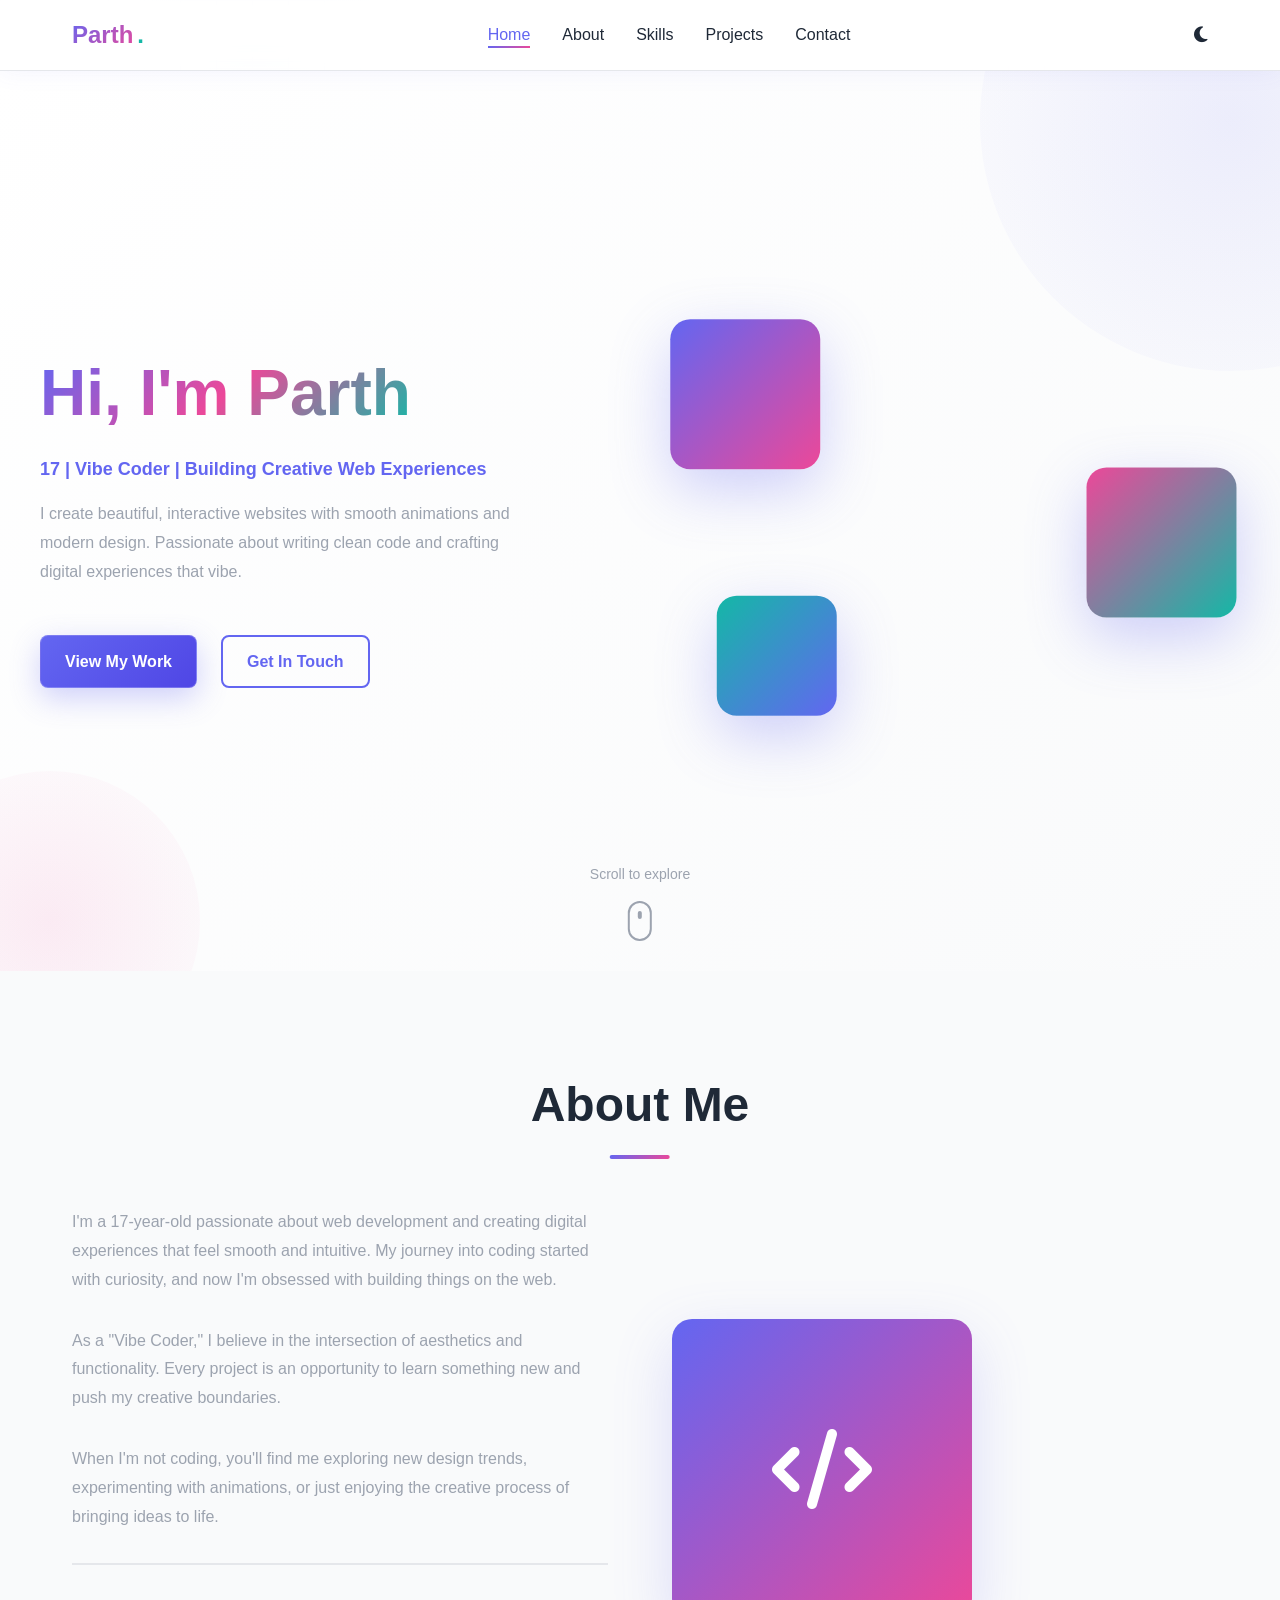
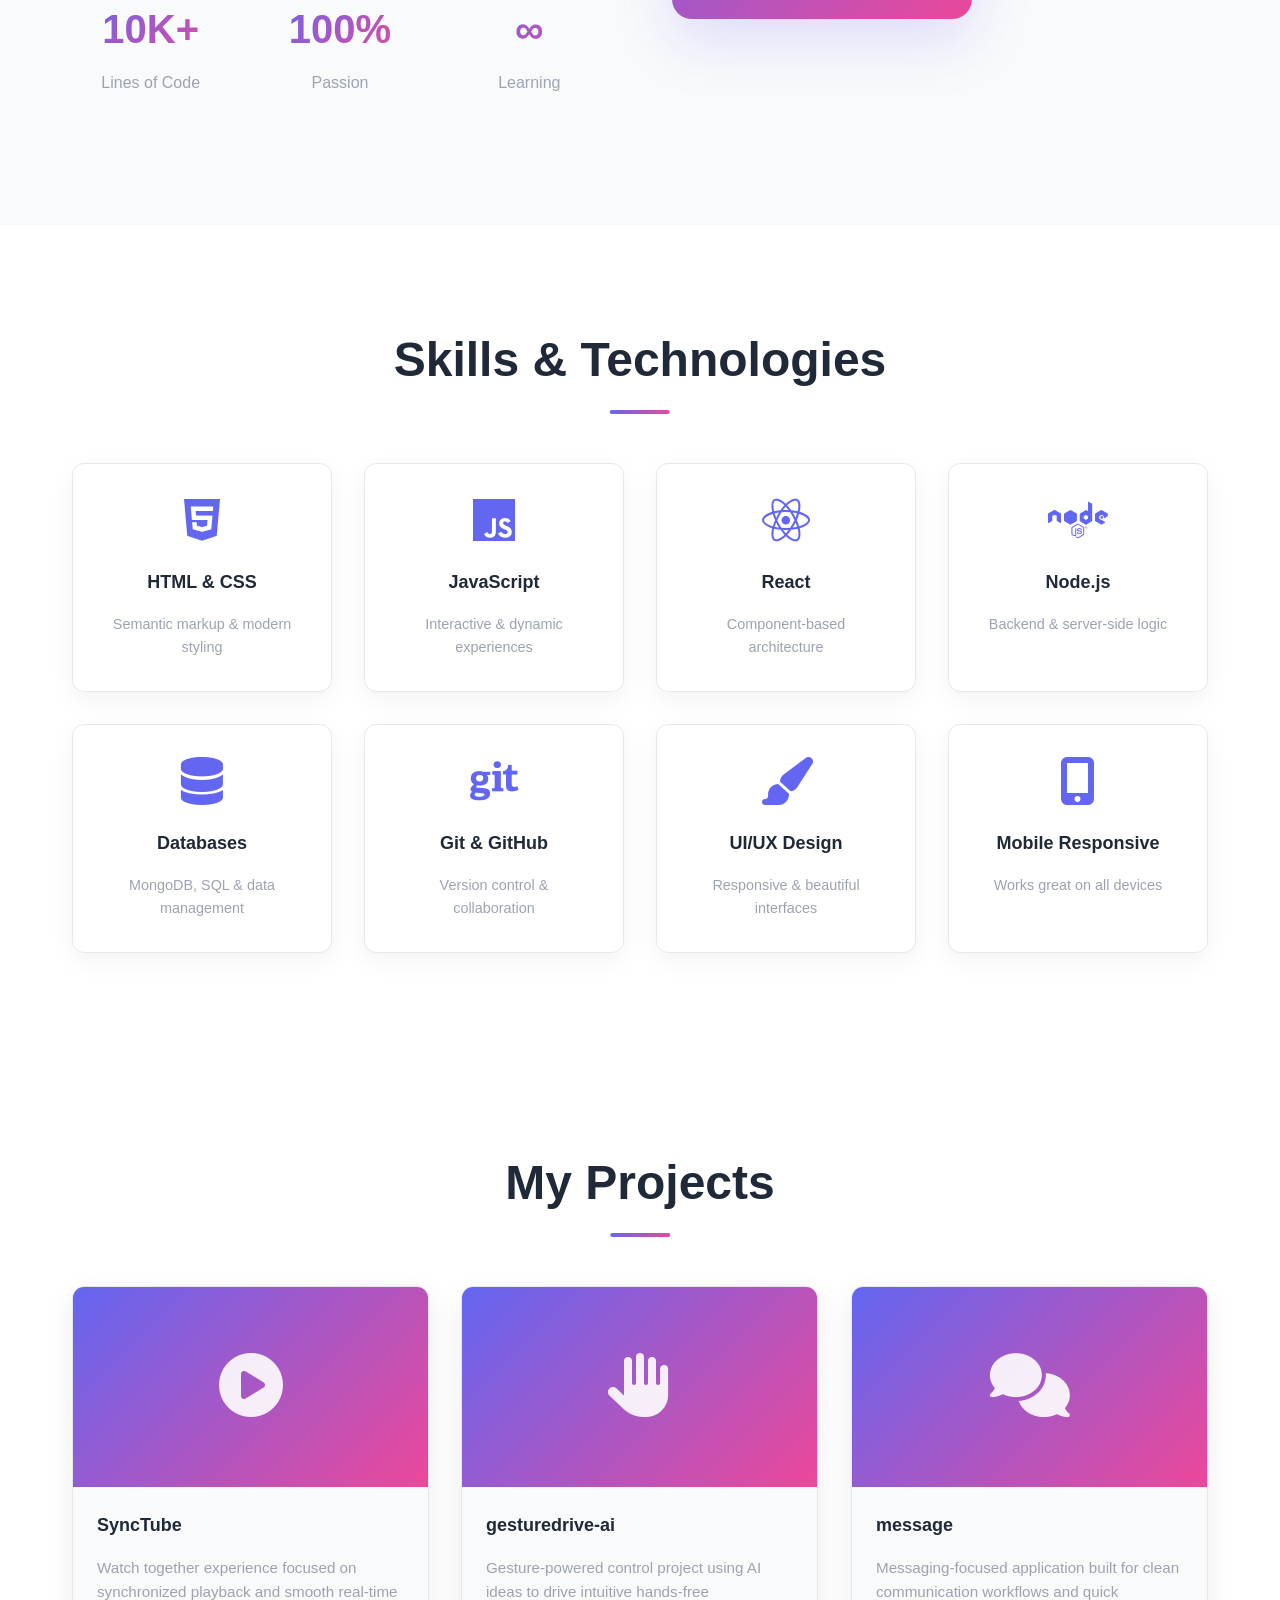
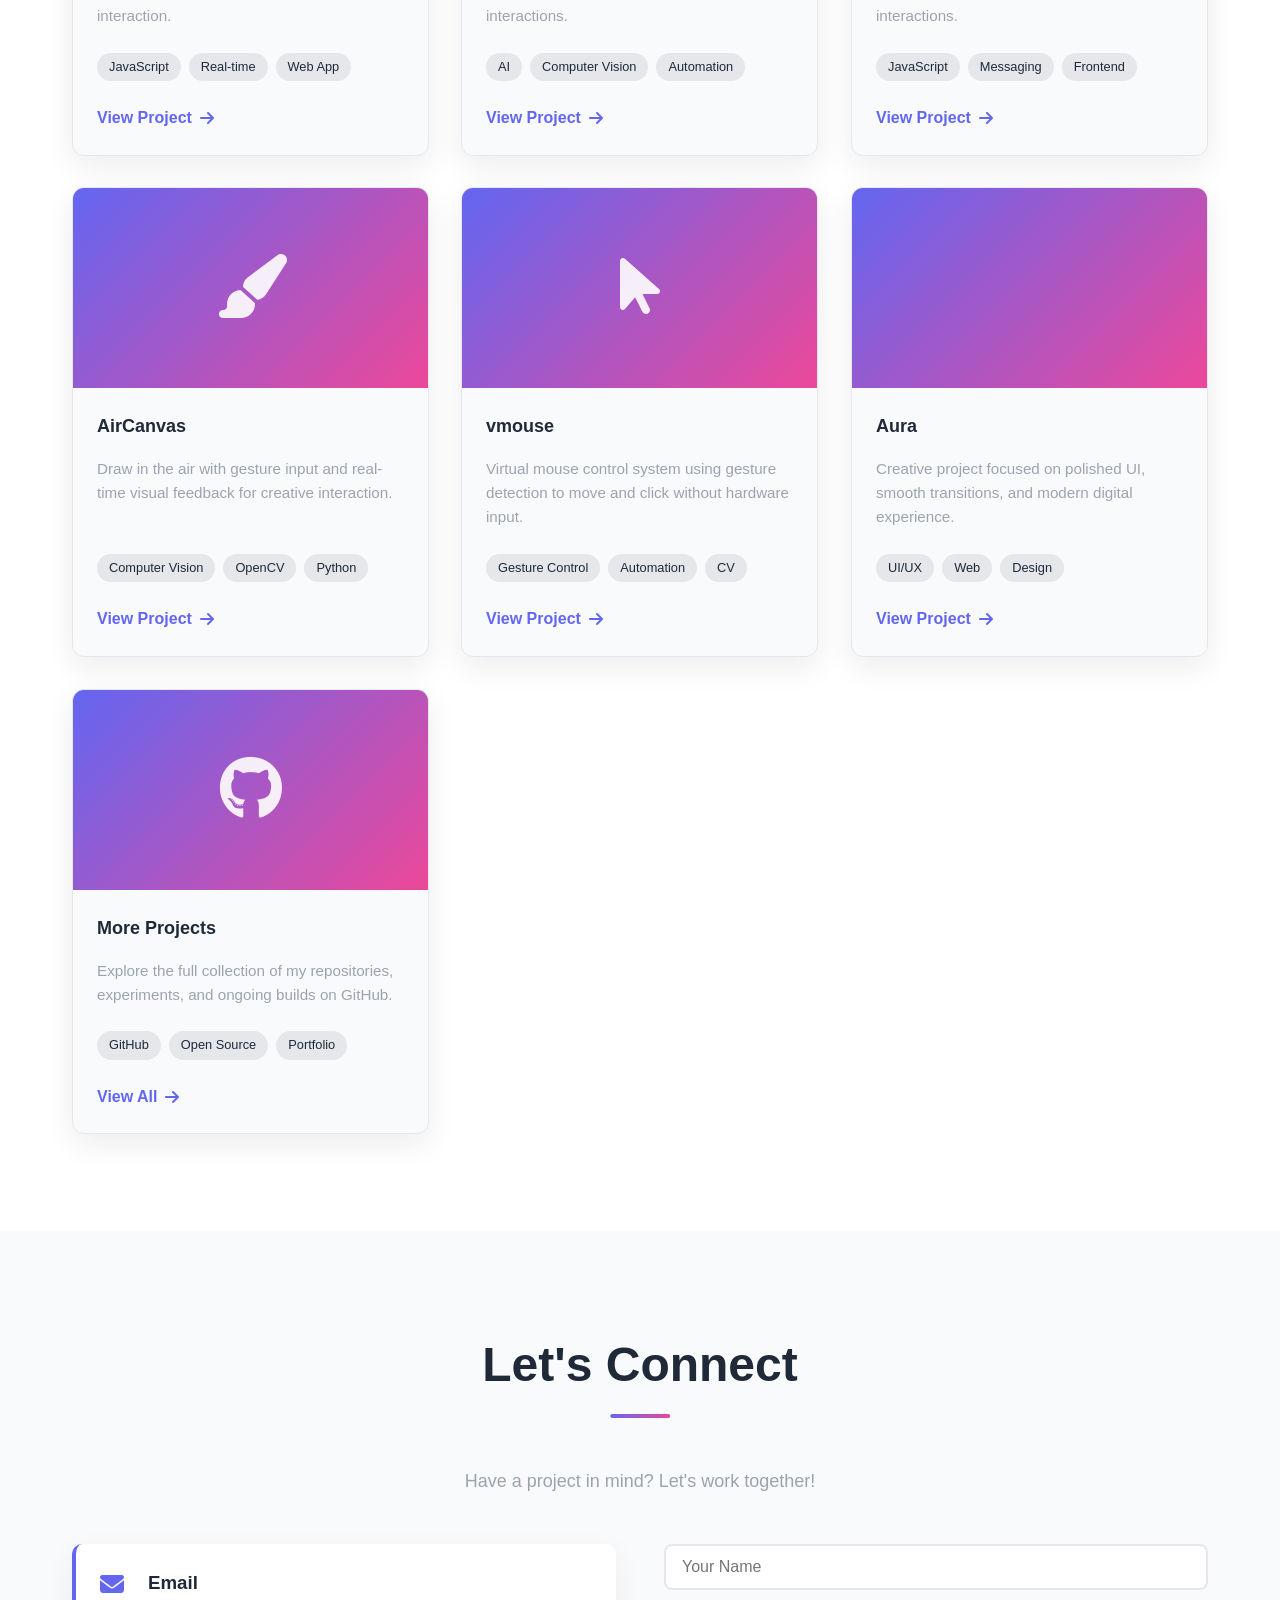
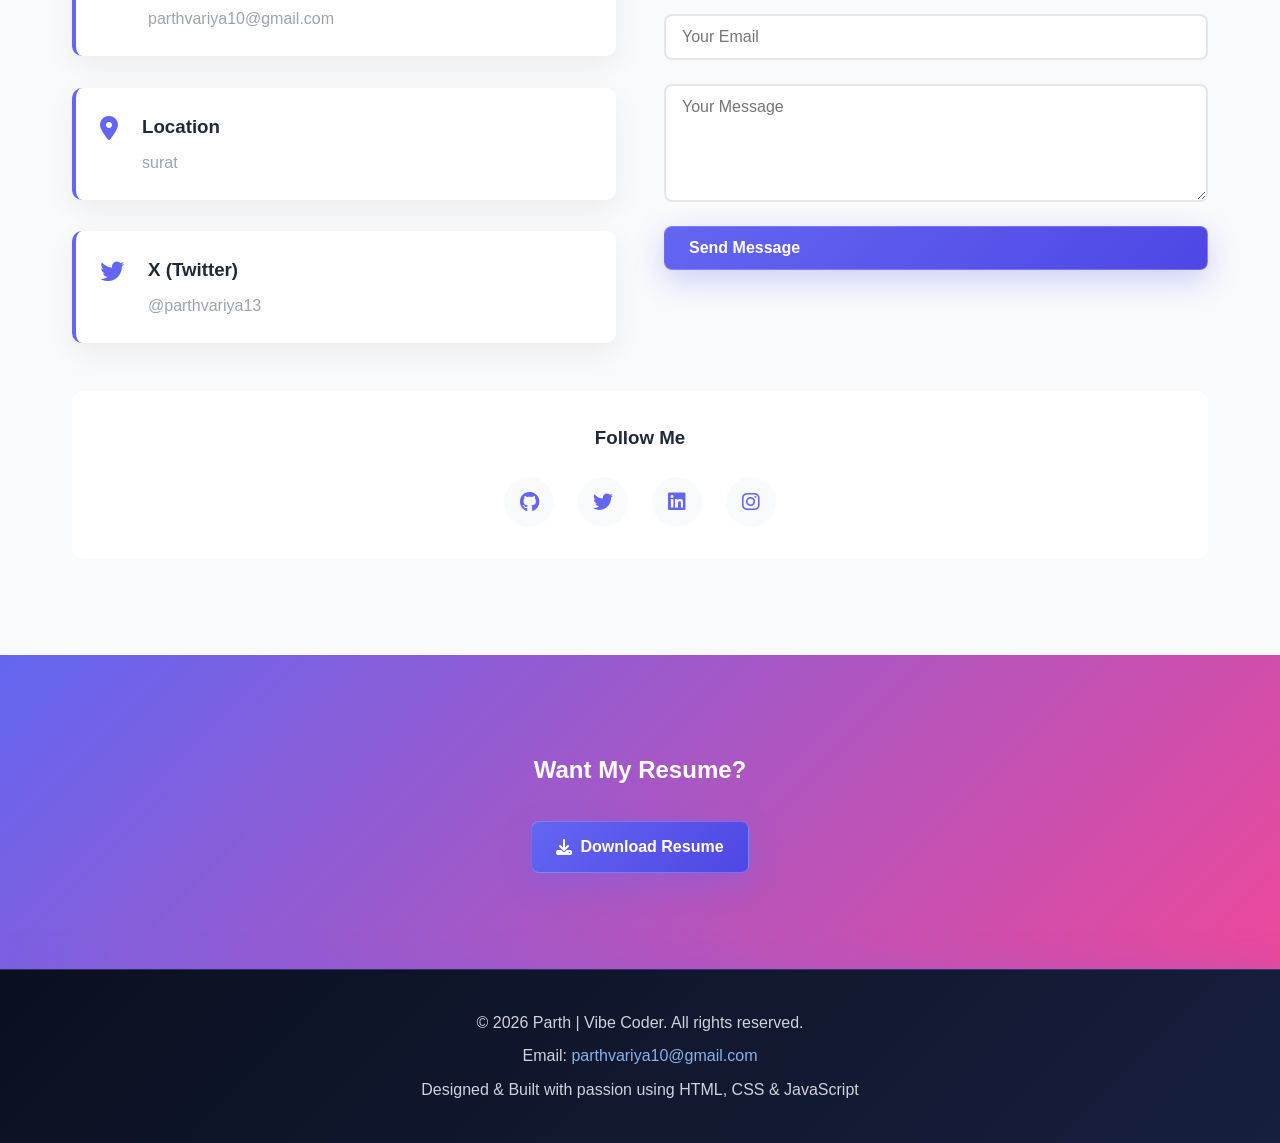
==== commit 7d8eab89: "Fix mobile UI issues and improve responsive navbar behavior" ====
--- a/index.html
+++ b/index.html
@@ -211,7 +211,7 @@
                         <p>Messaging-focused application built for clean communication workflows and quick interactions.</p>
                         <div class="project-tags">
                             <span class="tag">JavaScript</span>
-                            <span class="tag">Messag  ing</span>
+                            <span class="tag">Messaging</span>
                             <span class="tag">Frontend</span>
                         </div>
                         <a href="https://github.com/variyaparth/message" target="_blank" rel="noopener noreferrer" class="project-link">View Project <i class="fas fa-arrow-right"></i></a>
--- a/css/styles.css
+++ b/css/styles.css
@@ -73,6 +73,7 @@
         radial-gradient(circle at 80% 20%, rgba(236, 72, 153, 0.12), transparent 30%),
         radial-gradient(circle at 50% 100%, rgba(20, 184, 166, 0.1), transparent 35%);
     background-attachment: fixed;
+    overflow-x: hidden;
 }
 
 body::before {
@@ -120,6 +121,7 @@
     display: flex;
     justify-content: space-between;
     align-items: center;
+    position: relative;
 }
 
 .nav-logo {
@@ -966,8 +968,55 @@
 
 /* ==================== RESPONSIVE DESIGN ==================== */
 @media (max-width: 768px) {
+    body {
+        background-attachment: scroll;
+    }
+
+    .container {
+        padding: 0 var(--spacing-md);
+    }
+
     .nav-menu {
         display: none;
+        position: absolute;
+        top: calc(100% + 0.75rem);
+        left: 0;
+        right: 0;
+        flex-direction: column;
+        gap: 0;
+        background: var(--bg-light);
+        border: 1px solid var(--border-light);
+        border-radius: 12px;
+        padding: 0.5rem;
+        box-shadow: 0 14px 35px rgba(15, 23, 42, 0.2);
+        z-index: 1001;
+    }
+
+    body.dark-mode .nav-menu {
+        background: var(--bg-secondary-dark);
+    }
+
+    .nav-menu.active {
+        display: flex;
+    }
+
+    .nav-menu li {
+        width: 100%;
+    }
+
+    .nav-menu .nav-link {
+        display: block;
+        padding: 0.75rem 0.9rem;
+        border-radius: 8px;
+    }
+
+    .nav-menu .nav-link:hover,
+    .nav-menu .nav-link.active {
+        background: rgba(99, 102, 241, 0.12);
+    }
+
+    .nav-menu .nav-link::after {
+        display: none;
     }
 
     .hamburger {
@@ -980,6 +1029,7 @@
 
     .hero-visual {
         height: 300px;
+        margin-top: 0.75rem;
     }
 
     .floating-card {
@@ -1018,6 +1068,10 @@
         padding: 4rem var(--spacing-md);
     }
 
+    .scroll-indicator {
+        display: none;
+    }
+
     .section-title::after {
         width: 40px;
     }
@@ -1061,6 +1115,11 @@
 
     .projects-grid {
         grid-template-columns: 1fr;
+        gap: 1.25rem;
+    }
+
+    .project-card {
+        min-width: 0;
     }
 
     .contact-info {
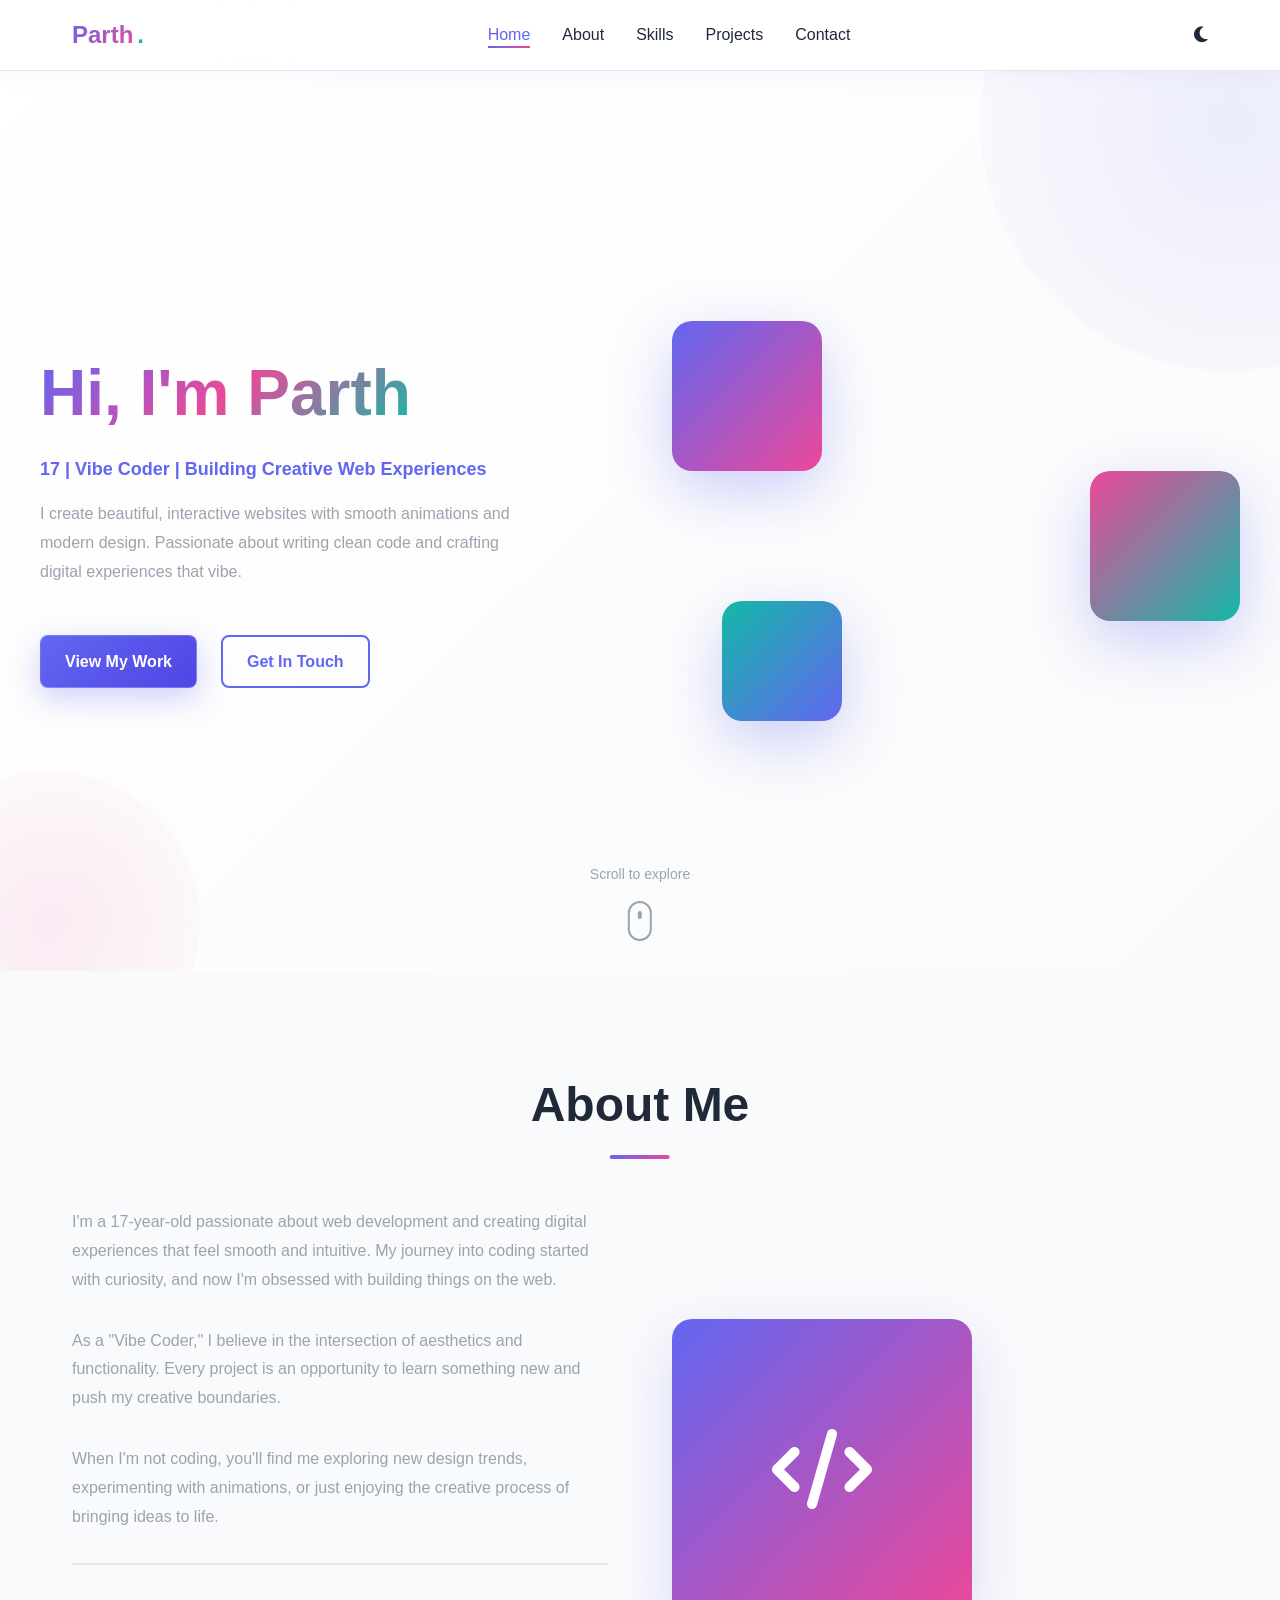
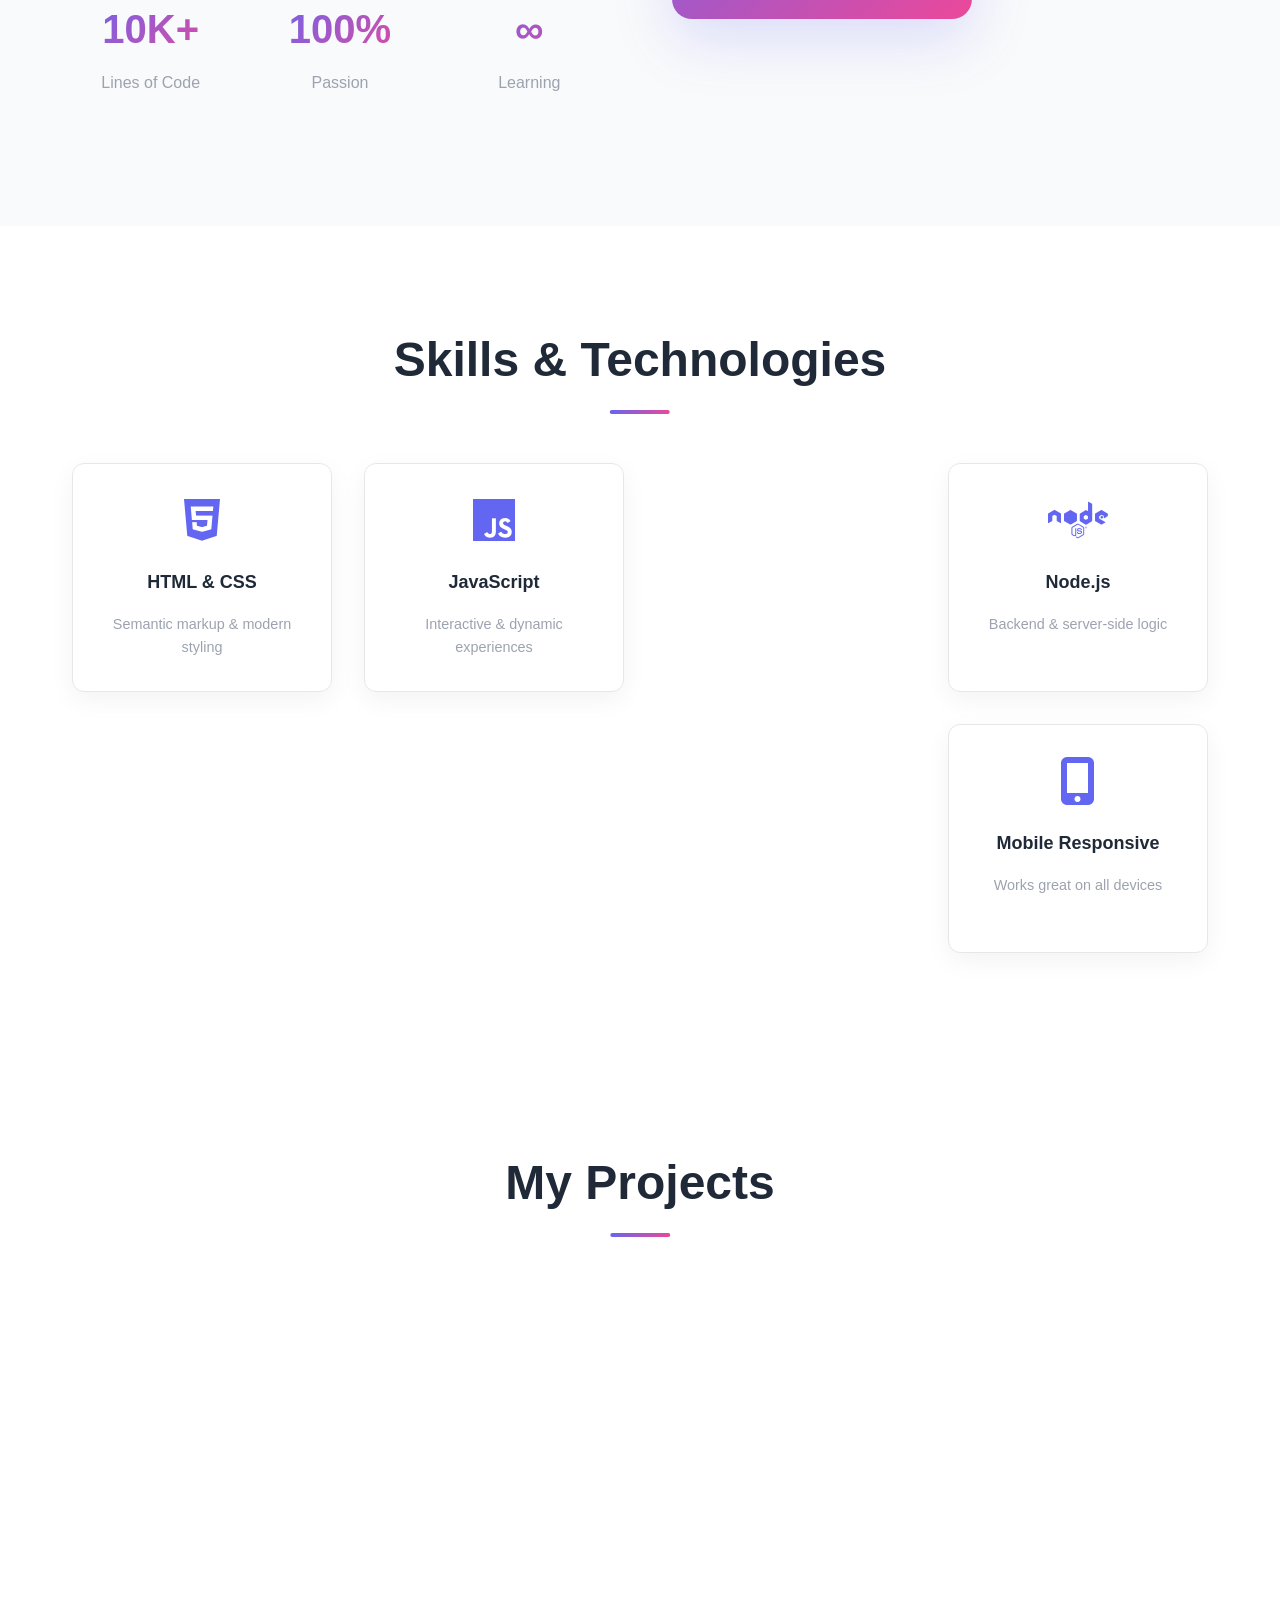
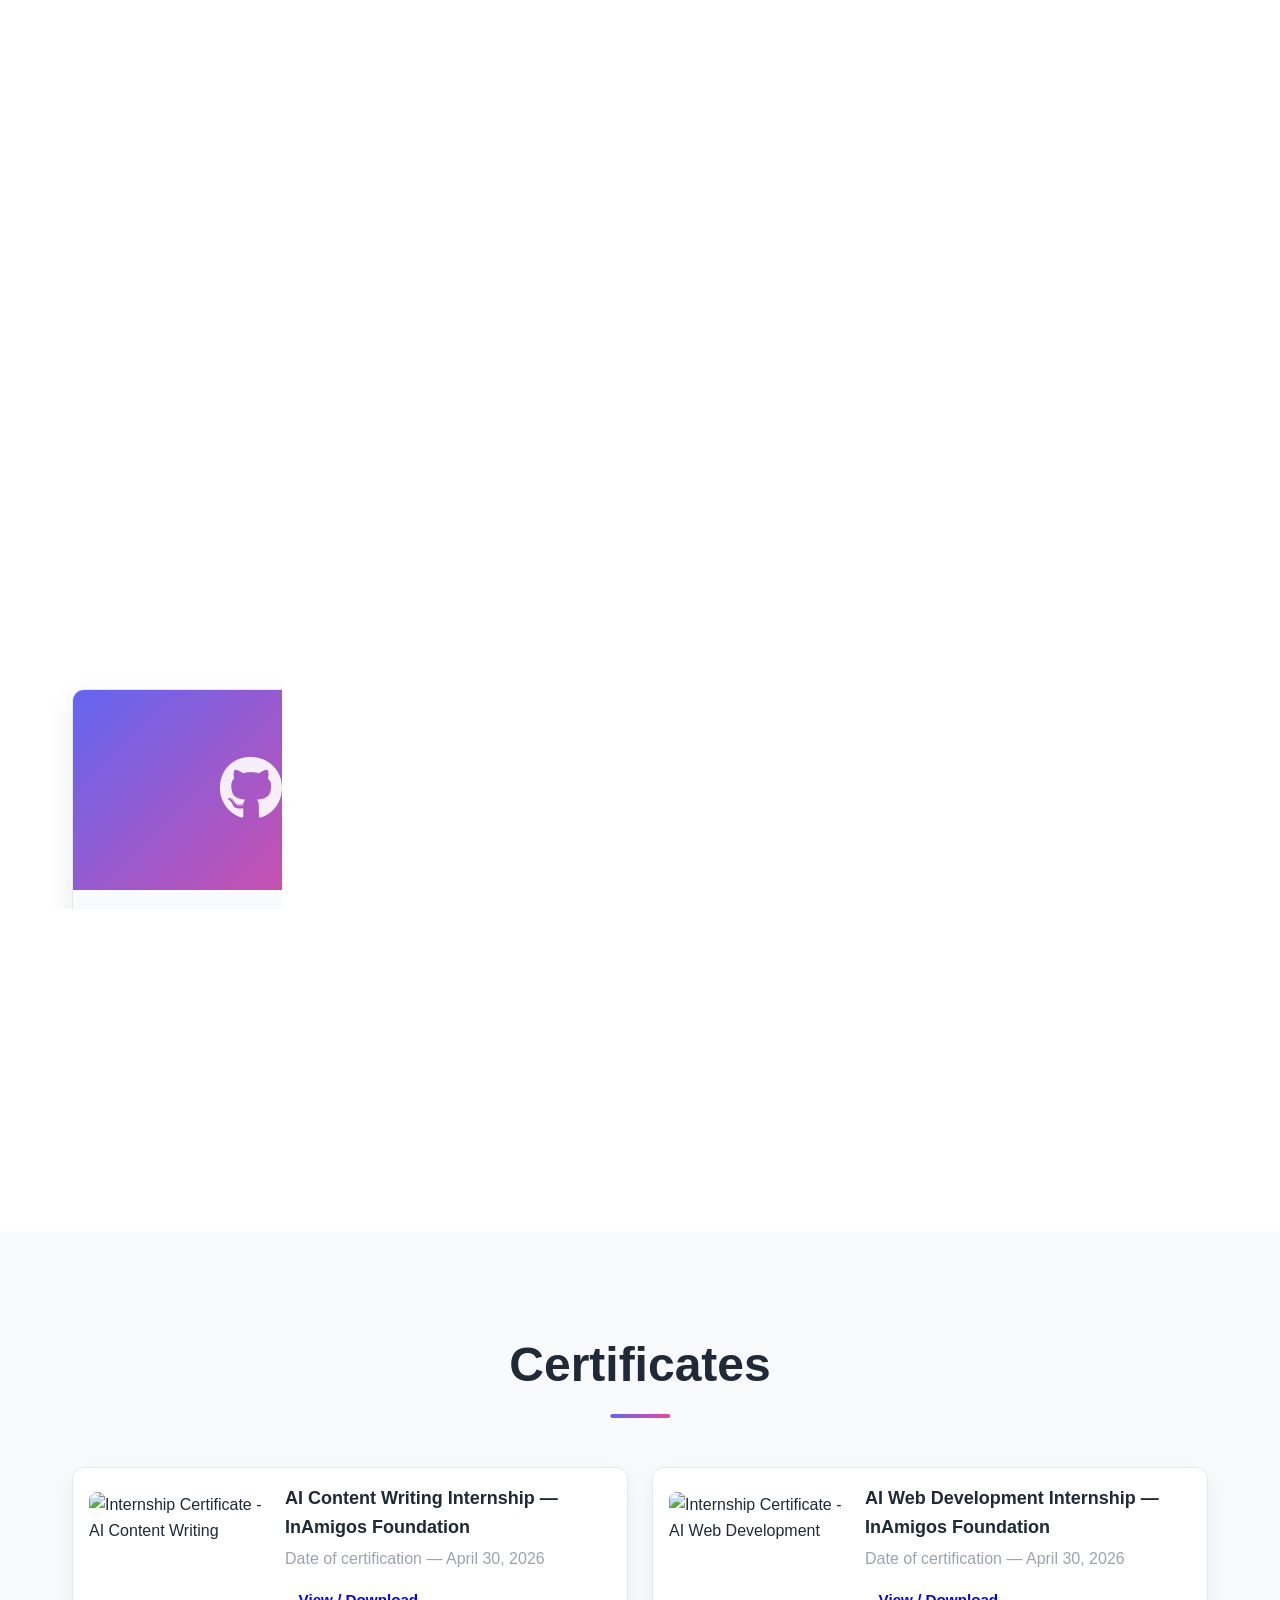
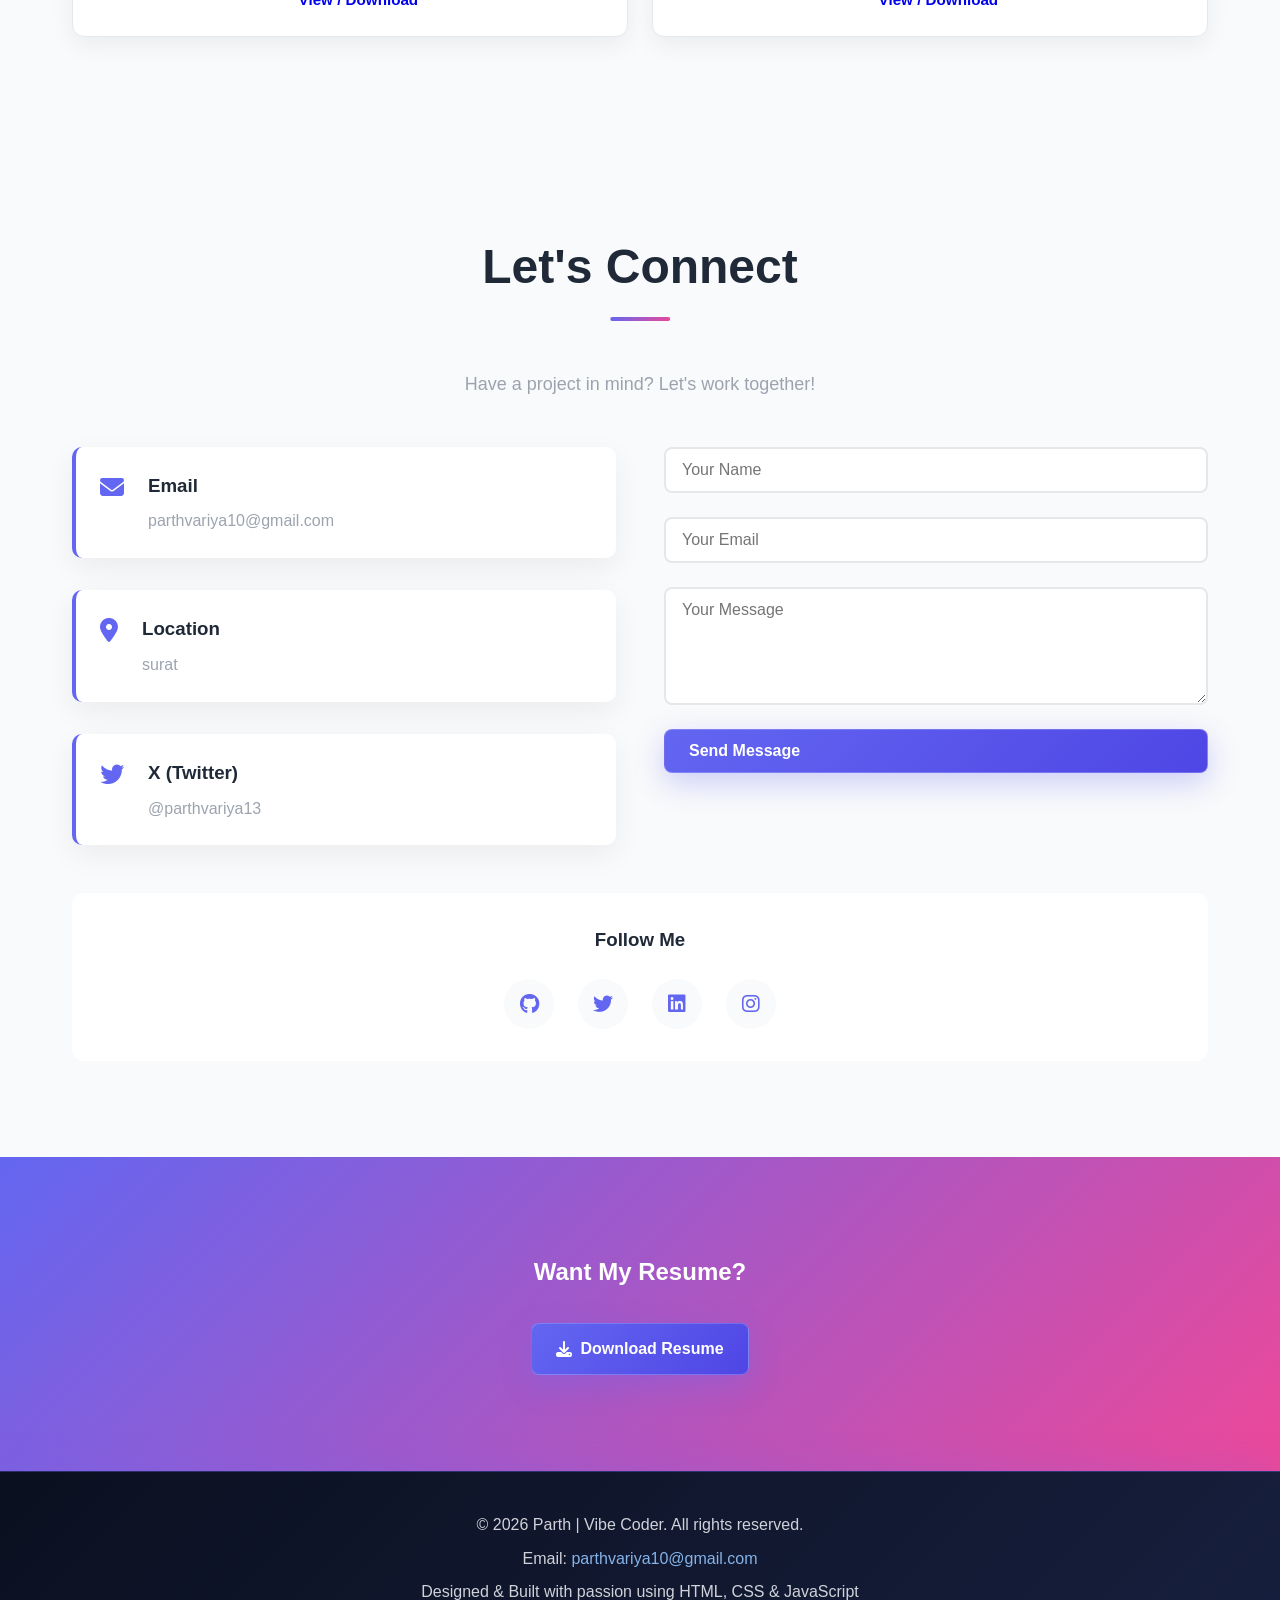
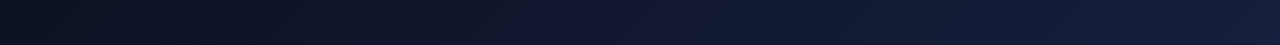
==== commit d3aa95a0: "Add certificates (AI Content Writing & AI Web Development), update pages and styles" ====
--- a/index.html
+++ b/index.html
@@ -292,6 +292,35 @@
             </div>
         </div>
     </section>
+    <!-- Certificates Section -->
+    <section id="certificates" class="certificates">
+        <div class="container">
+            <h2 class="section-title">Certificates</h2>
+            <div class="certificate-grid">
+                <div class="certificate-card">
+                        <div class="certificate-img">
+                            <img src="assets/certificate-content-writing.png" alt="Internship Certificate - AI Content Writing">
+                        </div>
+                        <div class="certificate-meta">
+                            <h3>AI Content Writing Internship — InAmigos Foundation</h3>
+                            <p>Date of certification — April 30, 2026</p>
+                            <a href="assets/certificate-content-writing.png" target="_blank" download class="btn" aria-label="View Certificate">View / Download</a>
+                        </div>
+                </div>
+
+                <div class="certificate-card">
+                        <div class="certificate-img">
+                            <img src="assets/certificate-web-development.png" alt="Internship Certificate - AI Web Development">
+                        </div>
+                        <div class="certificate-meta">
+                            <h3>AI Web Development Internship — InAmigos Foundation</h3>
+                            <p>Date of certification — April 30, 2026</p>
+                            <a href="assets/certificate-web-development.png" target="_blank" download class="btn" aria-label="View Certificate">View / Download</a>
+                        </div>
+                </div>
+            </div>
+        </div>
+    </section>
 
     <!-- Contact Section -->
     <section id="contact" class="contact">
--- a/css/styles.css
+++ b/css/styles.css
@@ -686,6 +686,53 @@
     gap: 1rem;
 }
 
+/* ==================== CERTIFICATES SECTION ==================== */
+.certificates {
+    background-color: var(--bg-secondary);
+}
+.certificate-grid {
+    display: grid;
+    grid-template-columns: repeat(auto-fit, minmax(300px, 1fr));
+    gap: 1.5rem;
+}
+.certificate-card {
+    background: var(--bg-light);
+    padding: 1rem;
+    border-radius: 12px;
+    display: flex;
+    gap: 1rem;
+    align-items: center;
+    border: 1px solid var(--border-light);
+    box-shadow: 0 8px 24px rgba(17, 24, 39, 0.06);
+}
+.certificate-img {
+    width: 180px;
+    height: 120px;
+    border-radius: 8px;
+    overflow: hidden;
+    flex-shrink: 0;
+}
+.certificate-img img {
+    width: 100%;
+    height: 100%;
+    object-fit: cover;
+    display: block;
+}
+.certificate-meta h3 {
+    margin: 0 0 0.25rem 0;
+    font-size: 1.125rem;
+    color: var(--text-light);
+}
+.certificate-meta p {
+    margin: 0 0 0.5rem 0;
+    color: var(--text-dark);
+}
+.certificate-meta .btn {
+    padding: 0.5rem 0.85rem;
+    font-size: 0.95rem;
+}
+
+
 /* ==================== CONTACT SECTION ==================== */
 .contact {
     background-color: var(--bg-secondary);
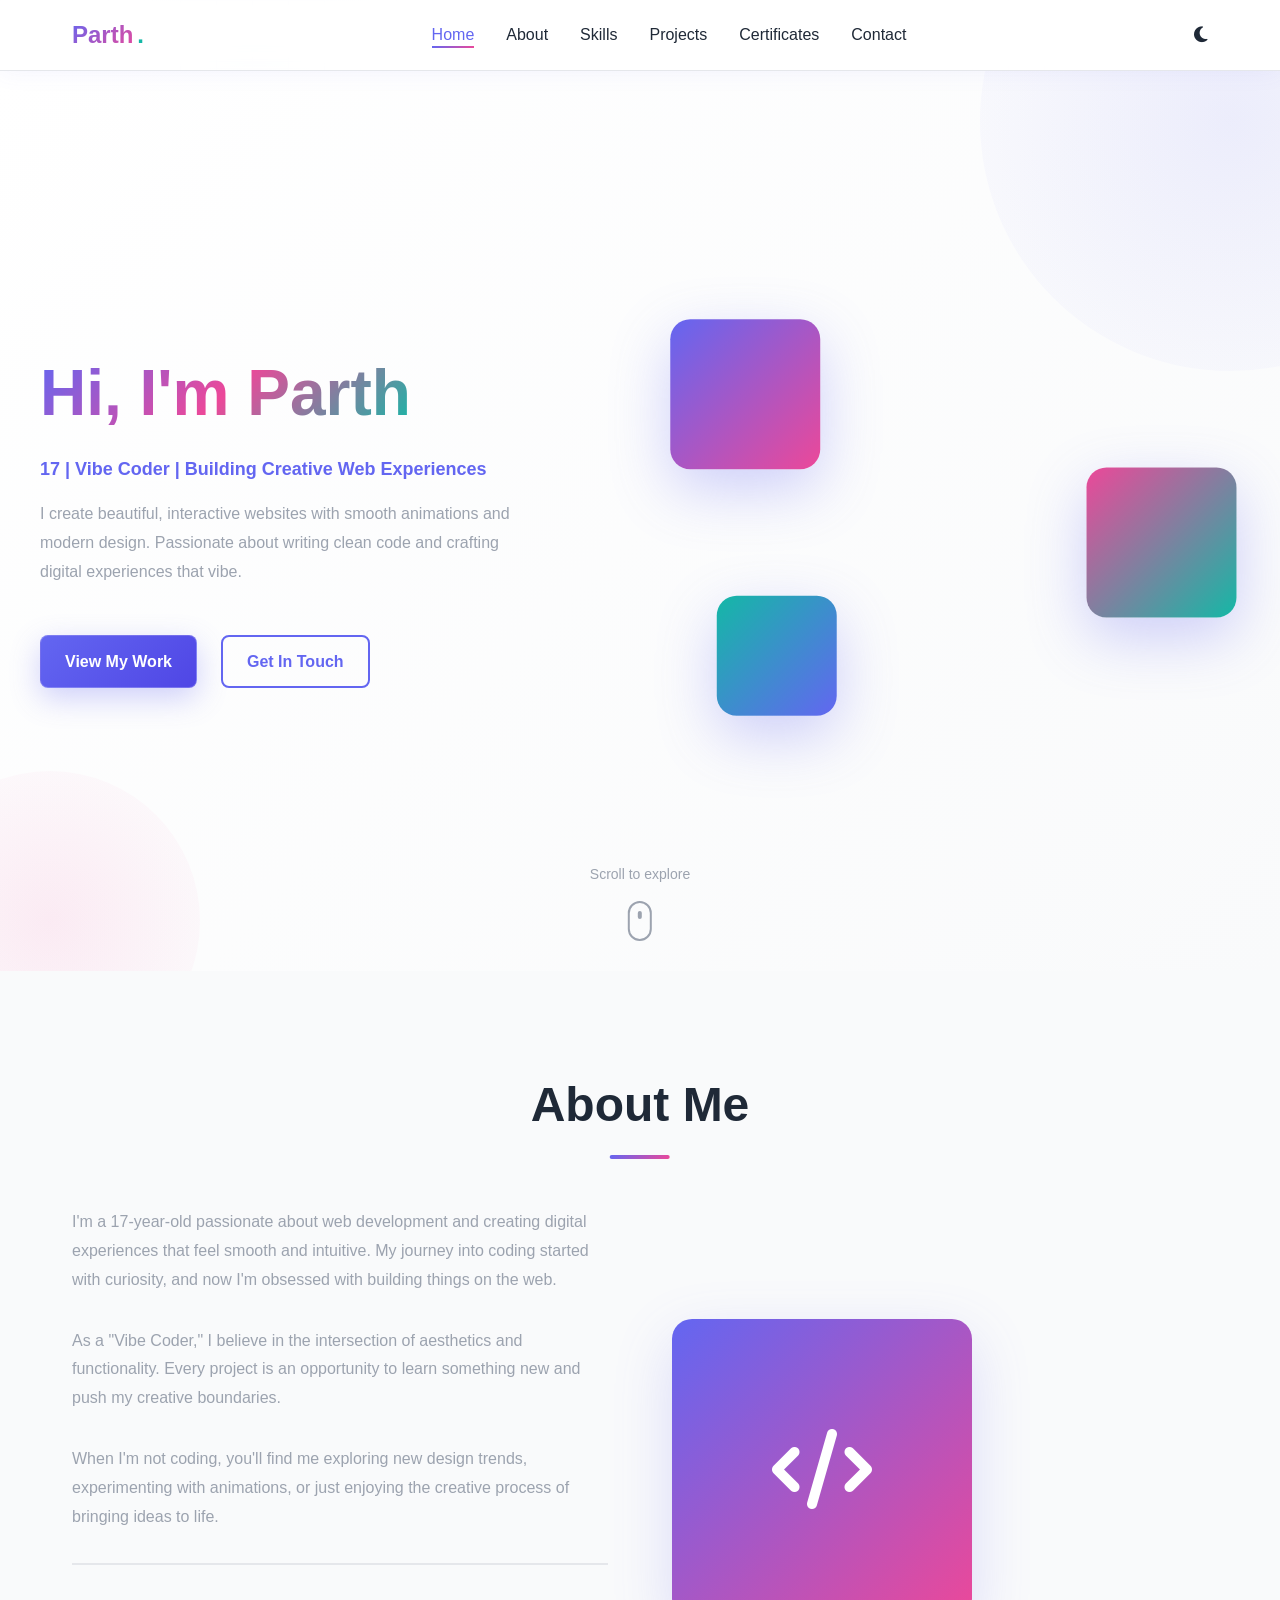
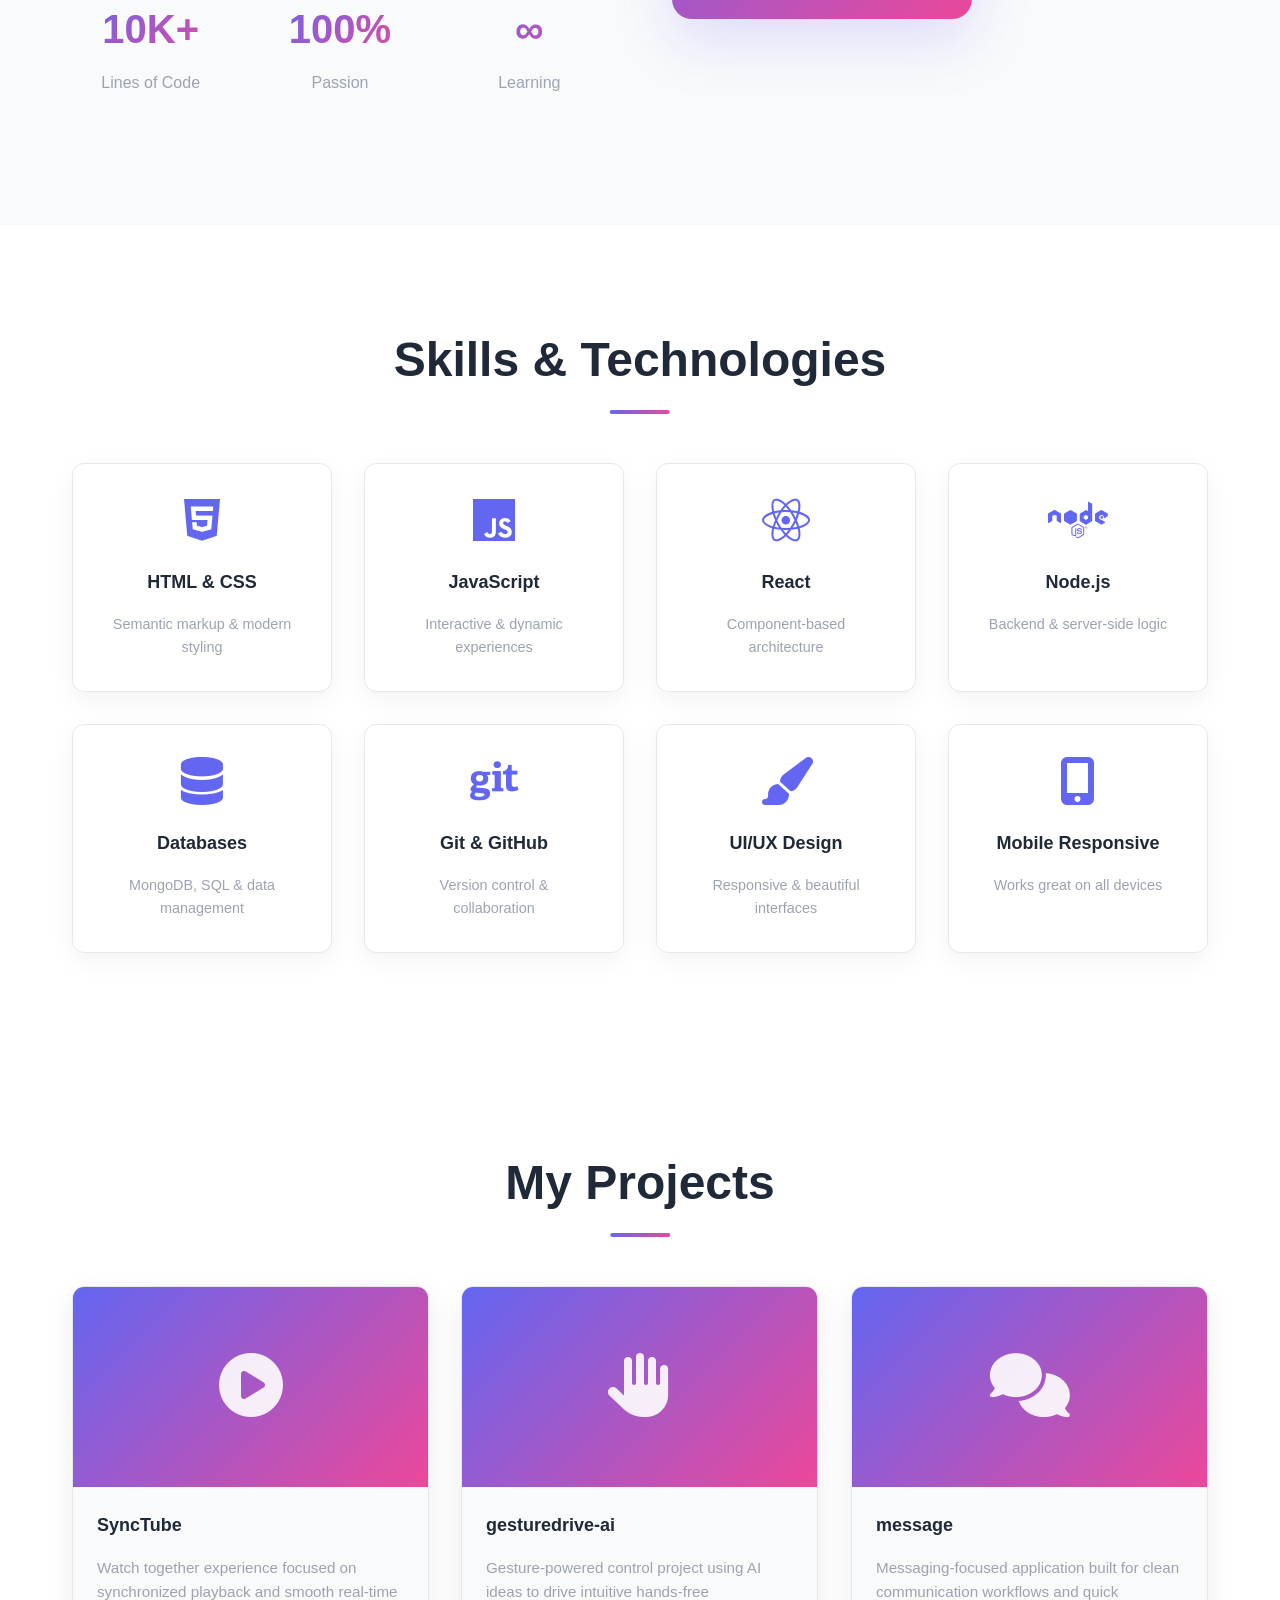
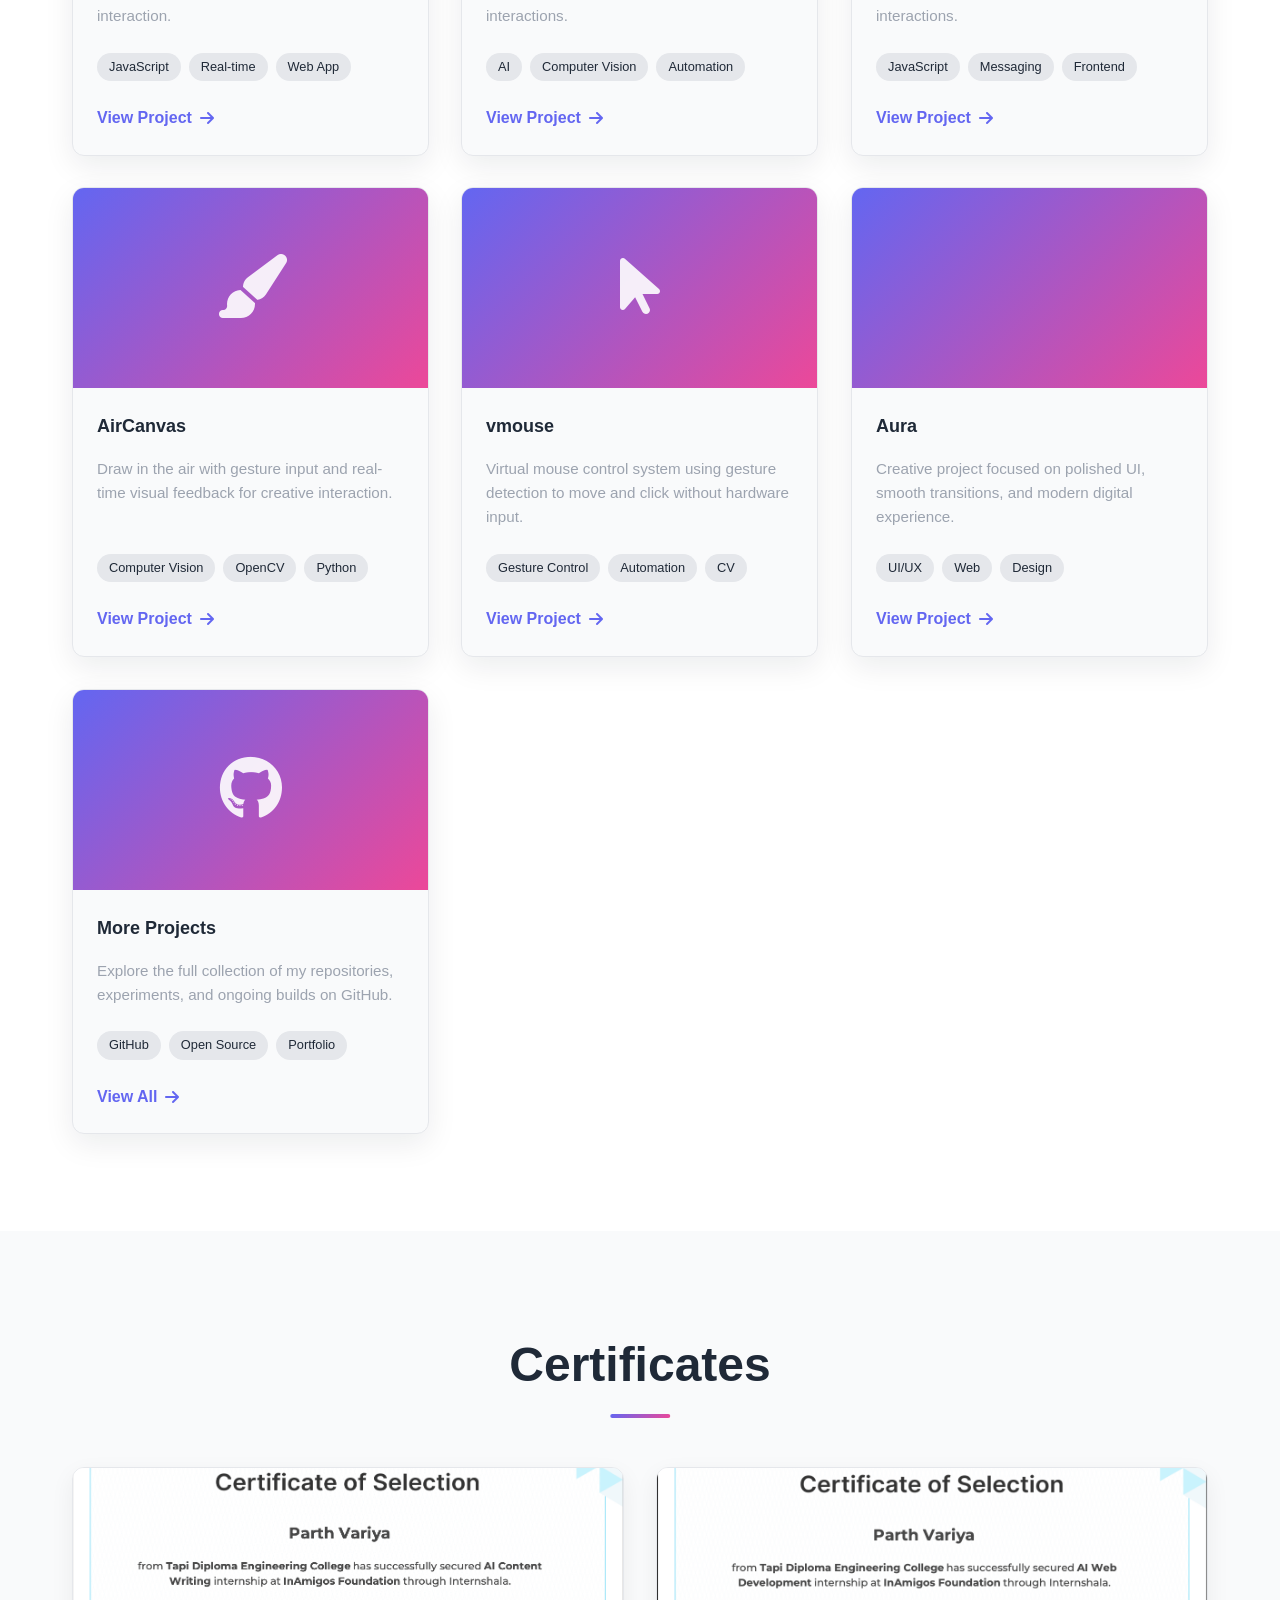
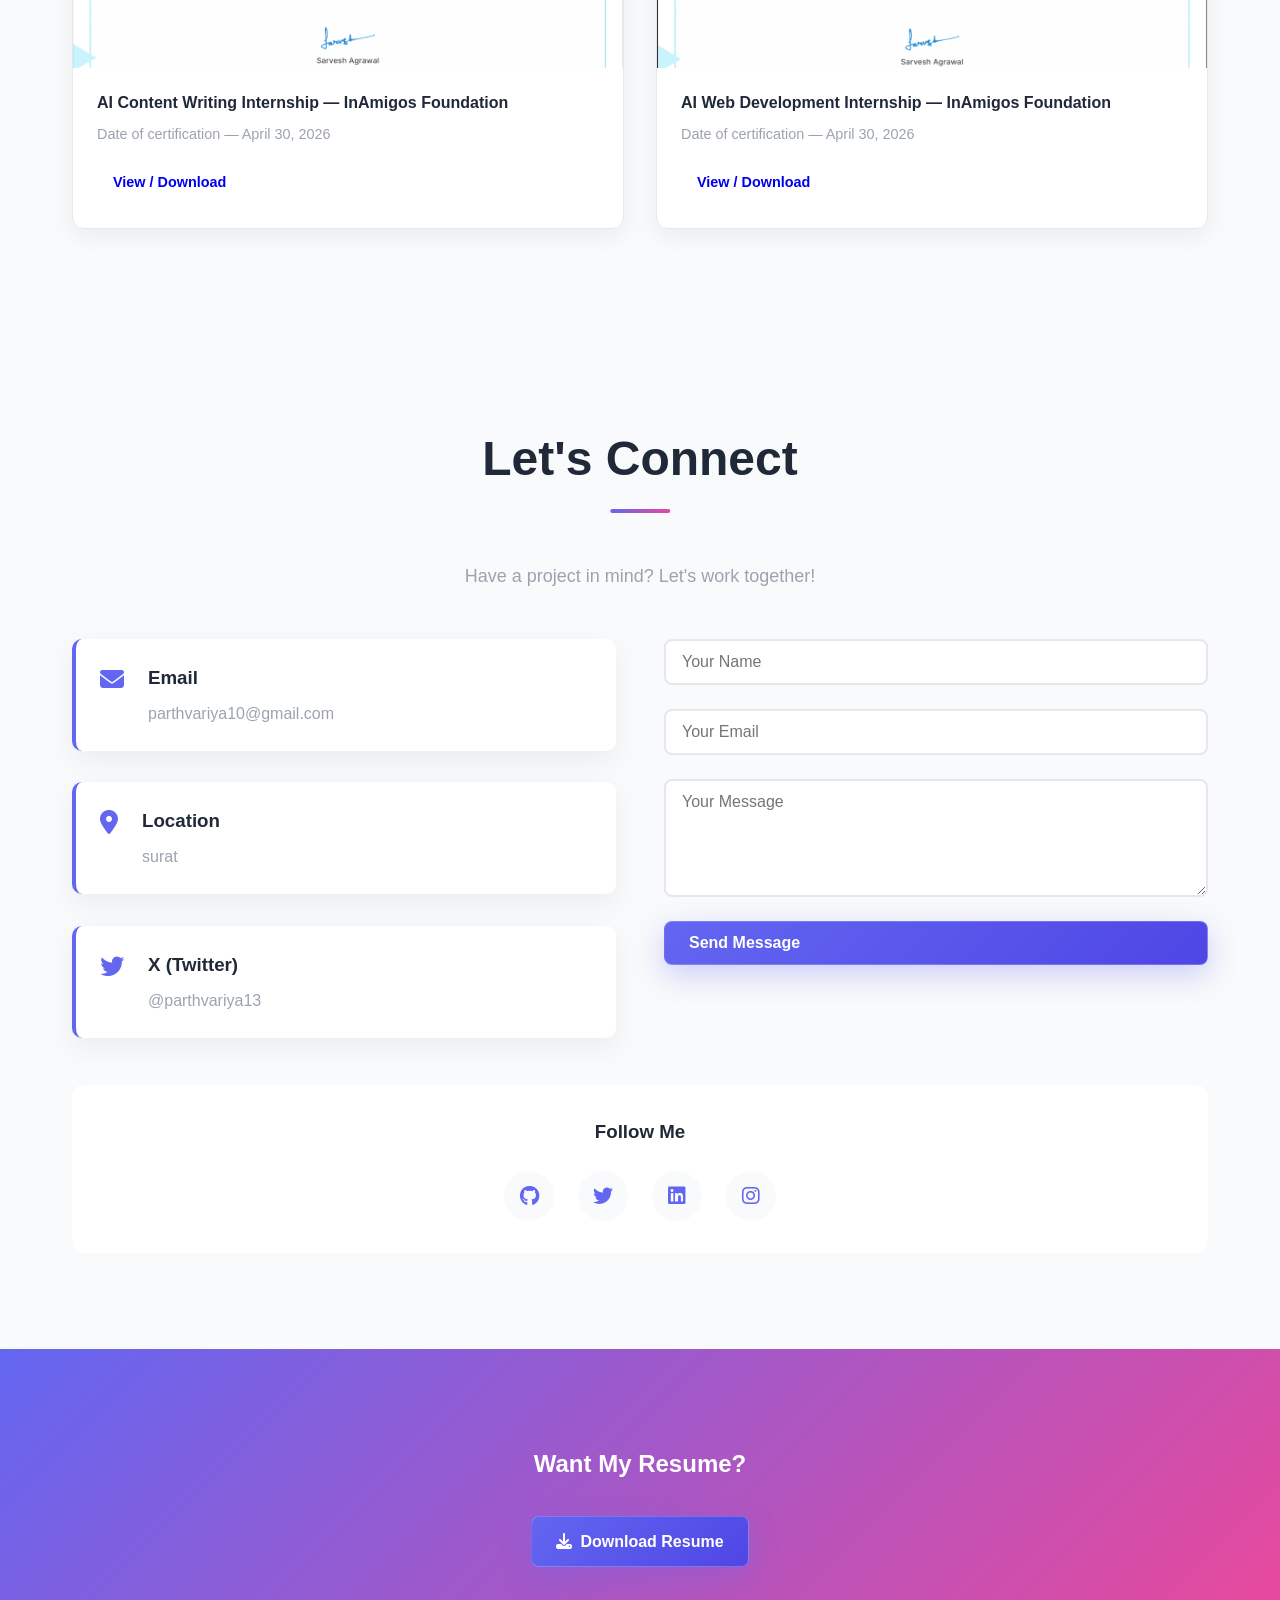
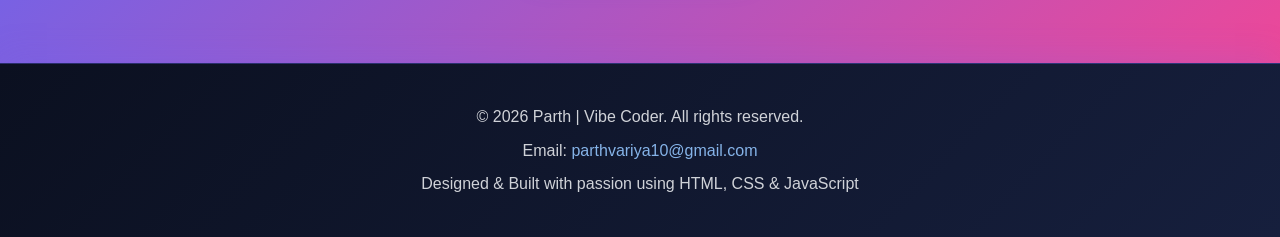
==== commit cf89f219: "Mobile responsive: improve certificates section UI for tablets and phones" ====
--- a/index.html
+++ b/index.html
@@ -21,6 +21,7 @@
                 <li><a href="#about" class="nav-link">About</a></li>
                 <li><a href="#skills" class="nav-link">Skills</a></li>
                 <li><a href="#projects" class="nav-link">Projects</a></li>
+                <li><a href="#certificates" class="nav-link">Certificates</a></li>
                 <li><a href="#contact" class="nav-link">Contact</a></li>
             </ul>
             <div class="nav-actions">
--- a/css/styles.css
+++ b/css/styles.css
@@ -690,46 +690,75 @@
 .certificates {
     background-color: var(--bg-secondary);
 }
+
 .certificate-grid {
     display: grid;
-    grid-template-columns: repeat(auto-fit, minmax(300px, 1fr));
-    gap: 1.5rem;
-}
+    grid-template-columns: repeat(auto-fit, minmax(320px, 1fr));
+    gap: 2rem;
+}
+
 .certificate-card {
     background: var(--bg-light);
-    padding: 1rem;
     border-radius: 12px;
-    display: flex;
-    gap: 1rem;
-    align-items: center;
     border: 1px solid var(--border-light);
     box-shadow: 0 8px 24px rgba(17, 24, 39, 0.06);
-}
+    transition: all var(--transition-normal);
+    overflow: hidden;
+    display: flex;
+    flex-direction: column;
+}
+
+body.dark-mode .certificate-card {
+    background: var(--bg-secondary-dark);
+}
+
+.certificate-card:hover {
+    transform: translateY(-8px);
+    box-shadow: 0 20px 40px rgba(99, 102, 241, 0.15), 0 0 24px var(--glow-primary);
+    border-color: var(--primary);
+}
+
 .certificate-img {
-    width: 180px;
-    height: 120px;
-    border-radius: 8px;
+    width: 100%;
+    height: 200px;
     overflow: hidden;
     flex-shrink: 0;
 }
+
 .certificate-img img {
     width: 100%;
     height: 100%;
     object-fit: cover;
     display: block;
 }
+
+.certificate-meta {
+    padding: 1.5rem;
+    display: flex;
+    flex-direction: column;
+    flex-grow: 1;
+}
+
 .certificate-meta h3 {
-    margin: 0 0 0.25rem 0;
-    font-size: 1.125rem;
+    margin: 0 0 0.5rem 0;
+    font-size: 1rem;
+    font-weight: 600;
     color: var(--text-light);
-}
+    line-height: 1.4;
+}
+
 .certificate-meta p {
-    margin: 0 0 0.5rem 0;
+    margin: 0 0 1rem 0;
     color: var(--text-dark);
-}
+    font-size: 0.9rem;
+}
+
 .certificate-meta .btn {
-    padding: 0.5rem 0.85rem;
-    font-size: 0.95rem;
+    margin-top: auto;
+    padding: 0.6rem 1rem;
+    font-size: 0.9rem;
+    width: 100%;
+    text-align: center;
 }
 
 
@@ -1111,6 +1140,28 @@
         grid-template-columns: repeat(2, 1fr);
     }
 
+    .certificate-grid {
+        grid-template-columns: 1fr;
+        gap: 1.5rem;
+    }
+
+    .certificate-card {
+        flex-direction: column;
+    }
+
+    .certificate-img {
+        width: 100%;
+        height: 180px;
+    }
+
+    .certificate-meta {
+        padding: 1.25rem;
+    }
+
+    .certificate-meta h3 {
+        font-size: 0.95rem;
+    }
+
     section {
         padding: 4rem var(--spacing-md);
     }
@@ -1158,6 +1209,39 @@
     .about-stats {
         grid-template-columns: 1fr;
         gap: var(--spacing-md);
+    }
+
+    .certificate-grid {
+        grid-template-columns: 1fr;
+        gap: 1.25rem;
+    }
+
+    .certificate-card {
+        flex-direction: column;
+    }
+
+    .certificate-img {
+        width: 100%;
+        height: 160px;
+    }
+
+    .certificate-meta {
+        padding: 1rem;
+    }
+
+    .certificate-meta h3 {
+        font-size: 0.9rem;
+        margin-bottom: 0.25rem;
+    }
+
+    .certificate-meta p {
+        font-size: 0.85rem;
+        margin-bottom: 0.75rem;
+    }
+
+    .certificate-meta .btn {
+        padding: 0.5rem 0.75rem;
+        font-size: 0.85rem;
     }
 
     .projects-grid {
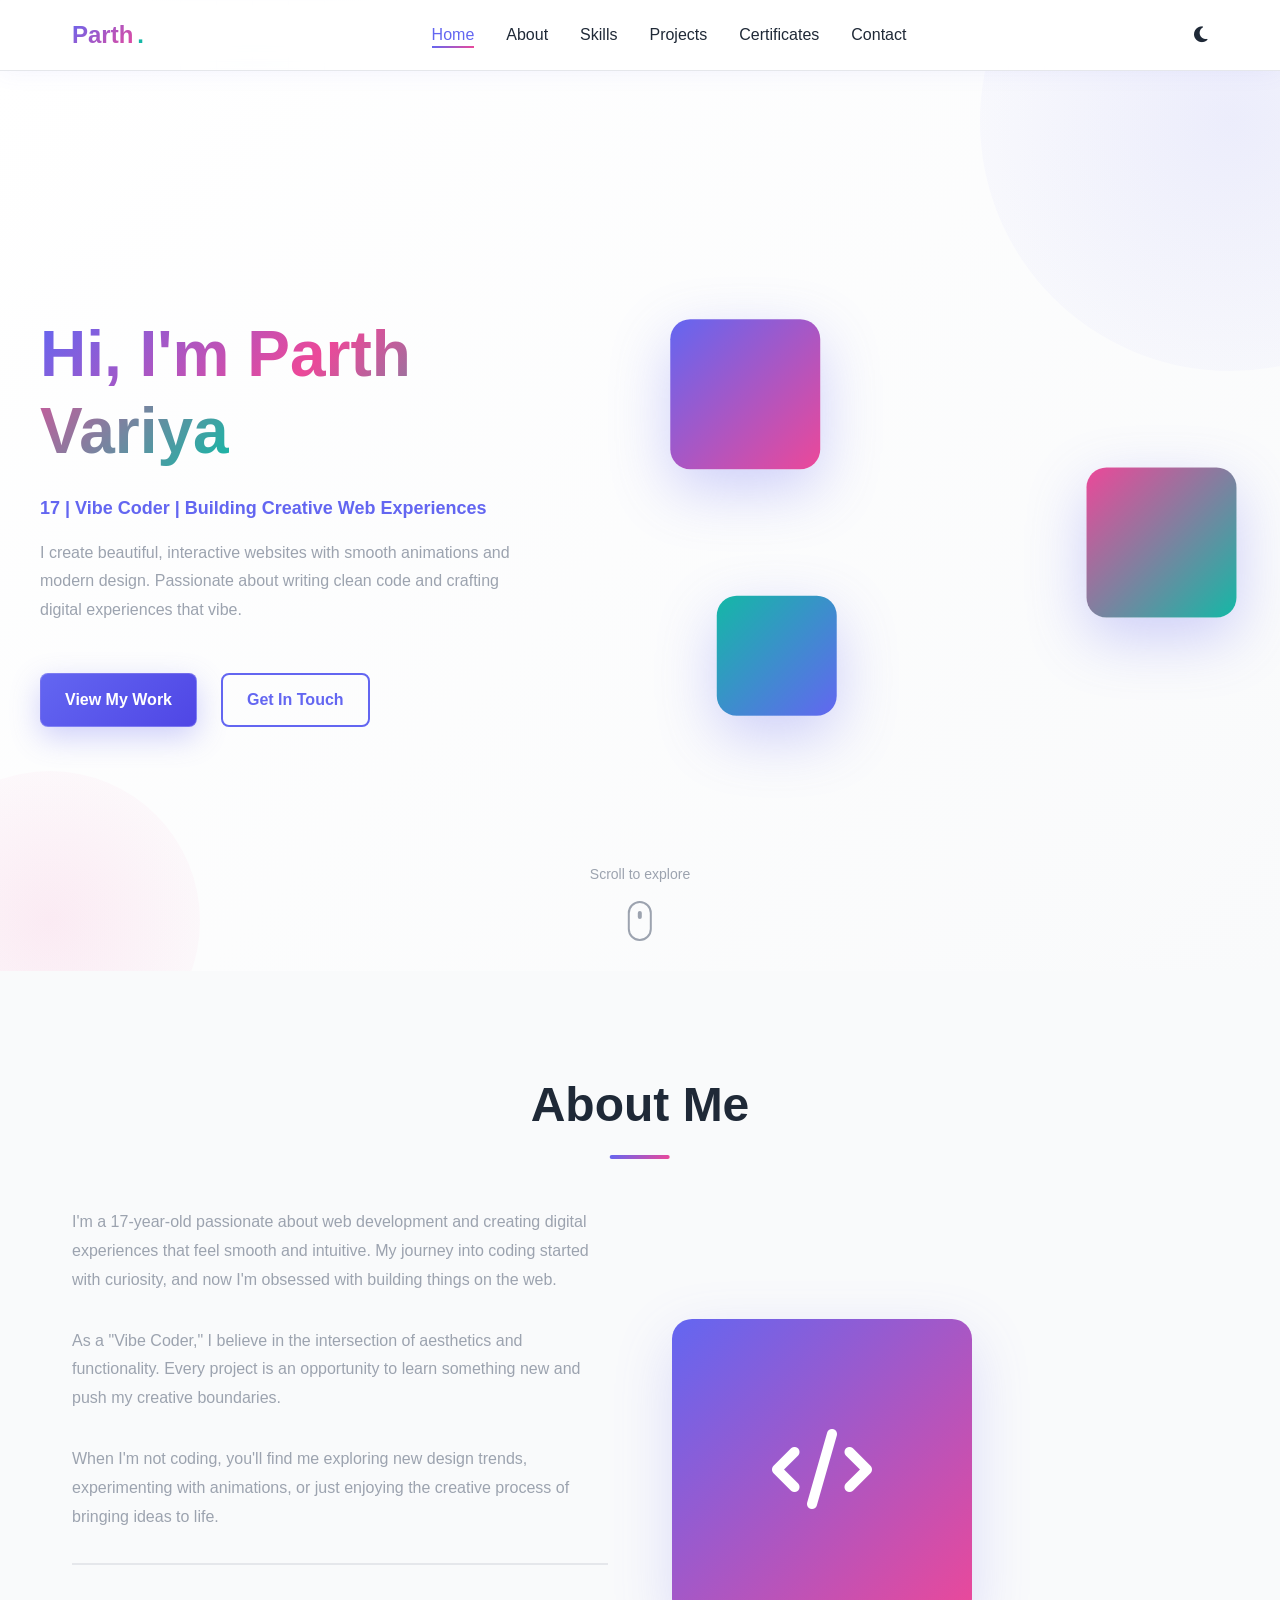
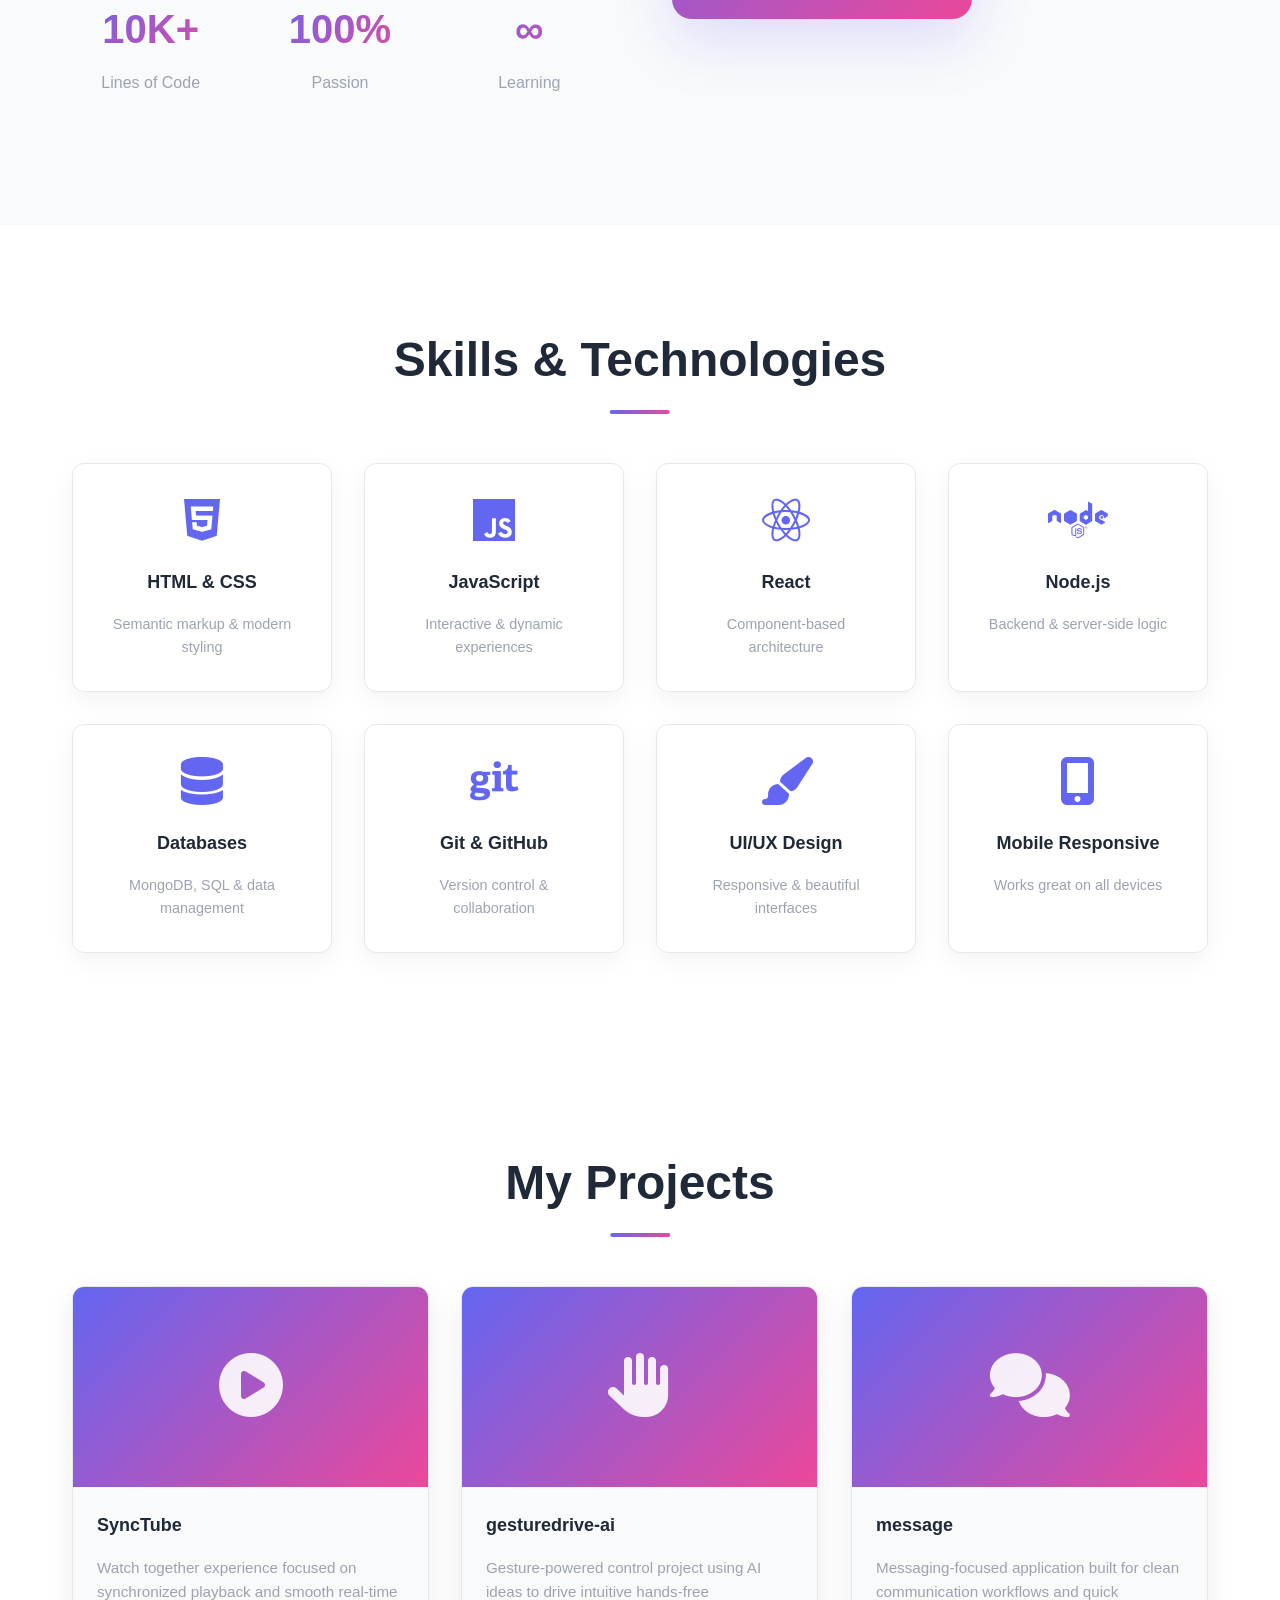
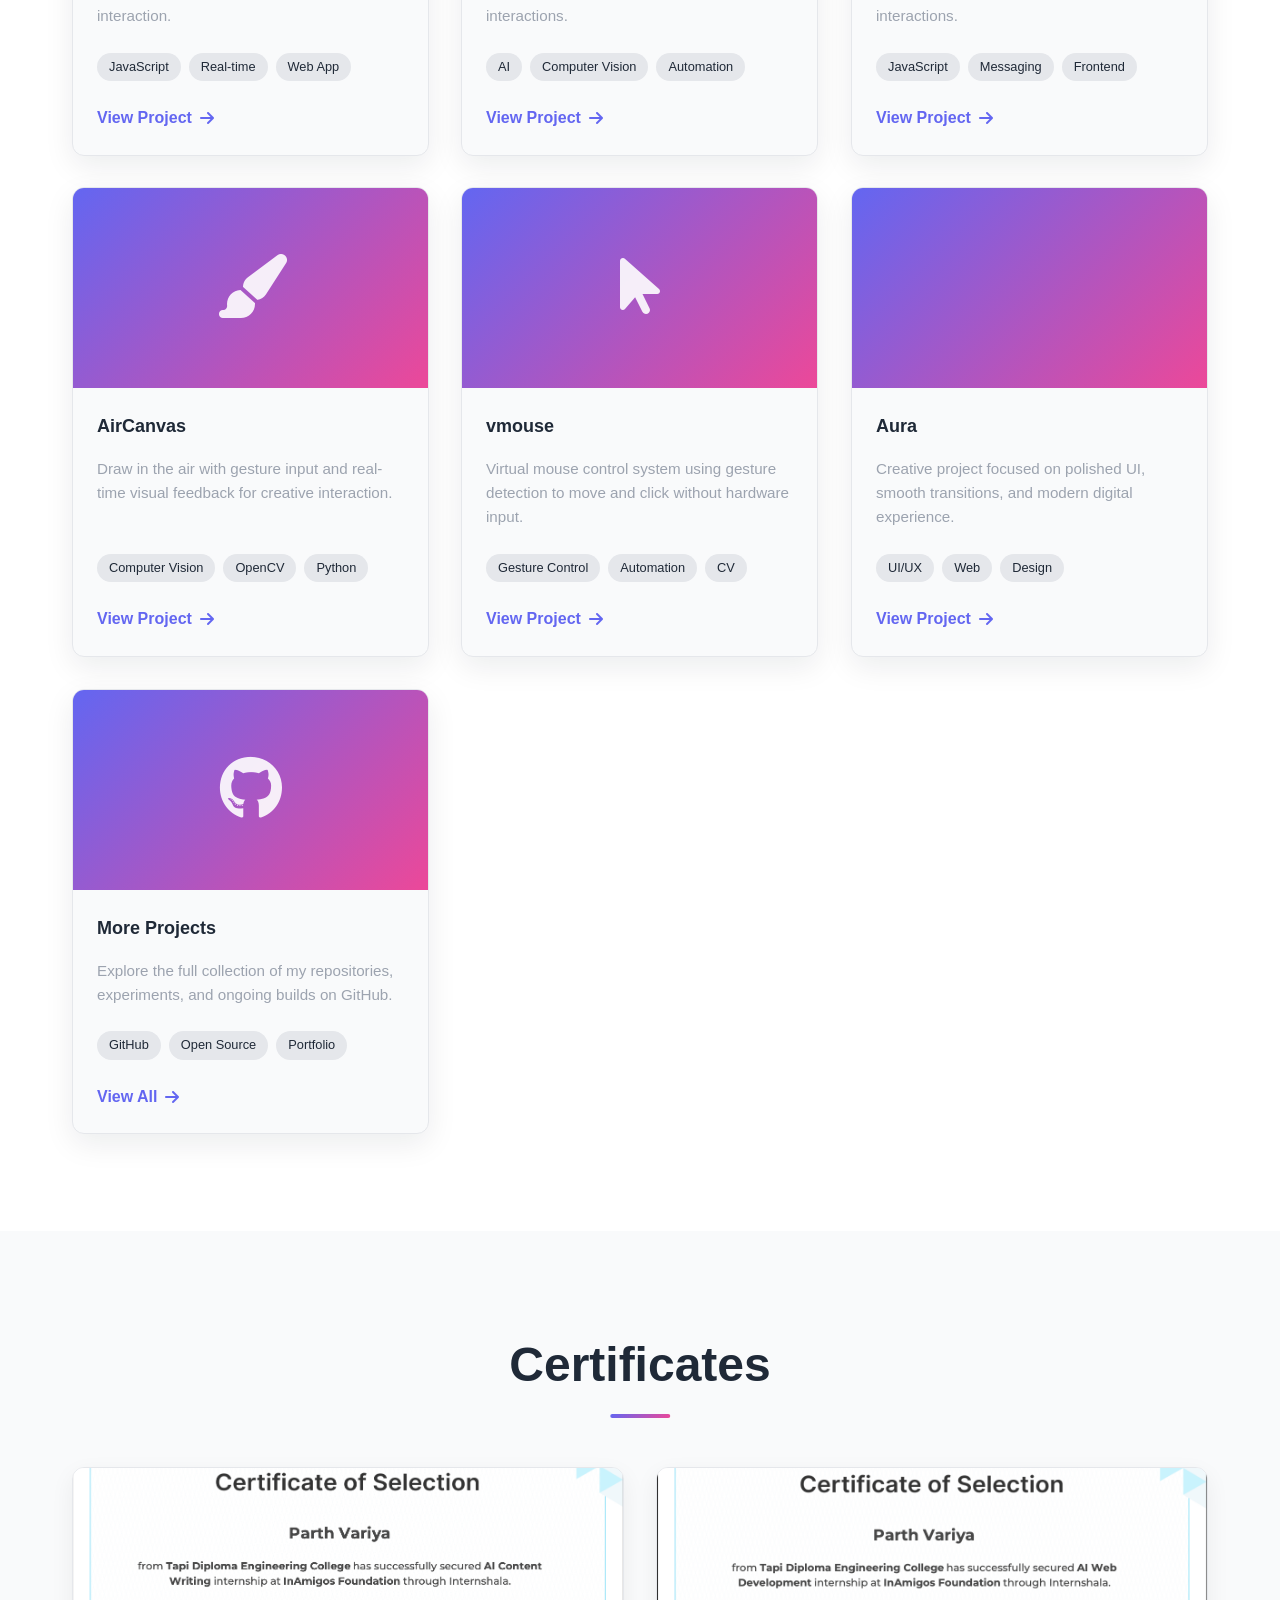
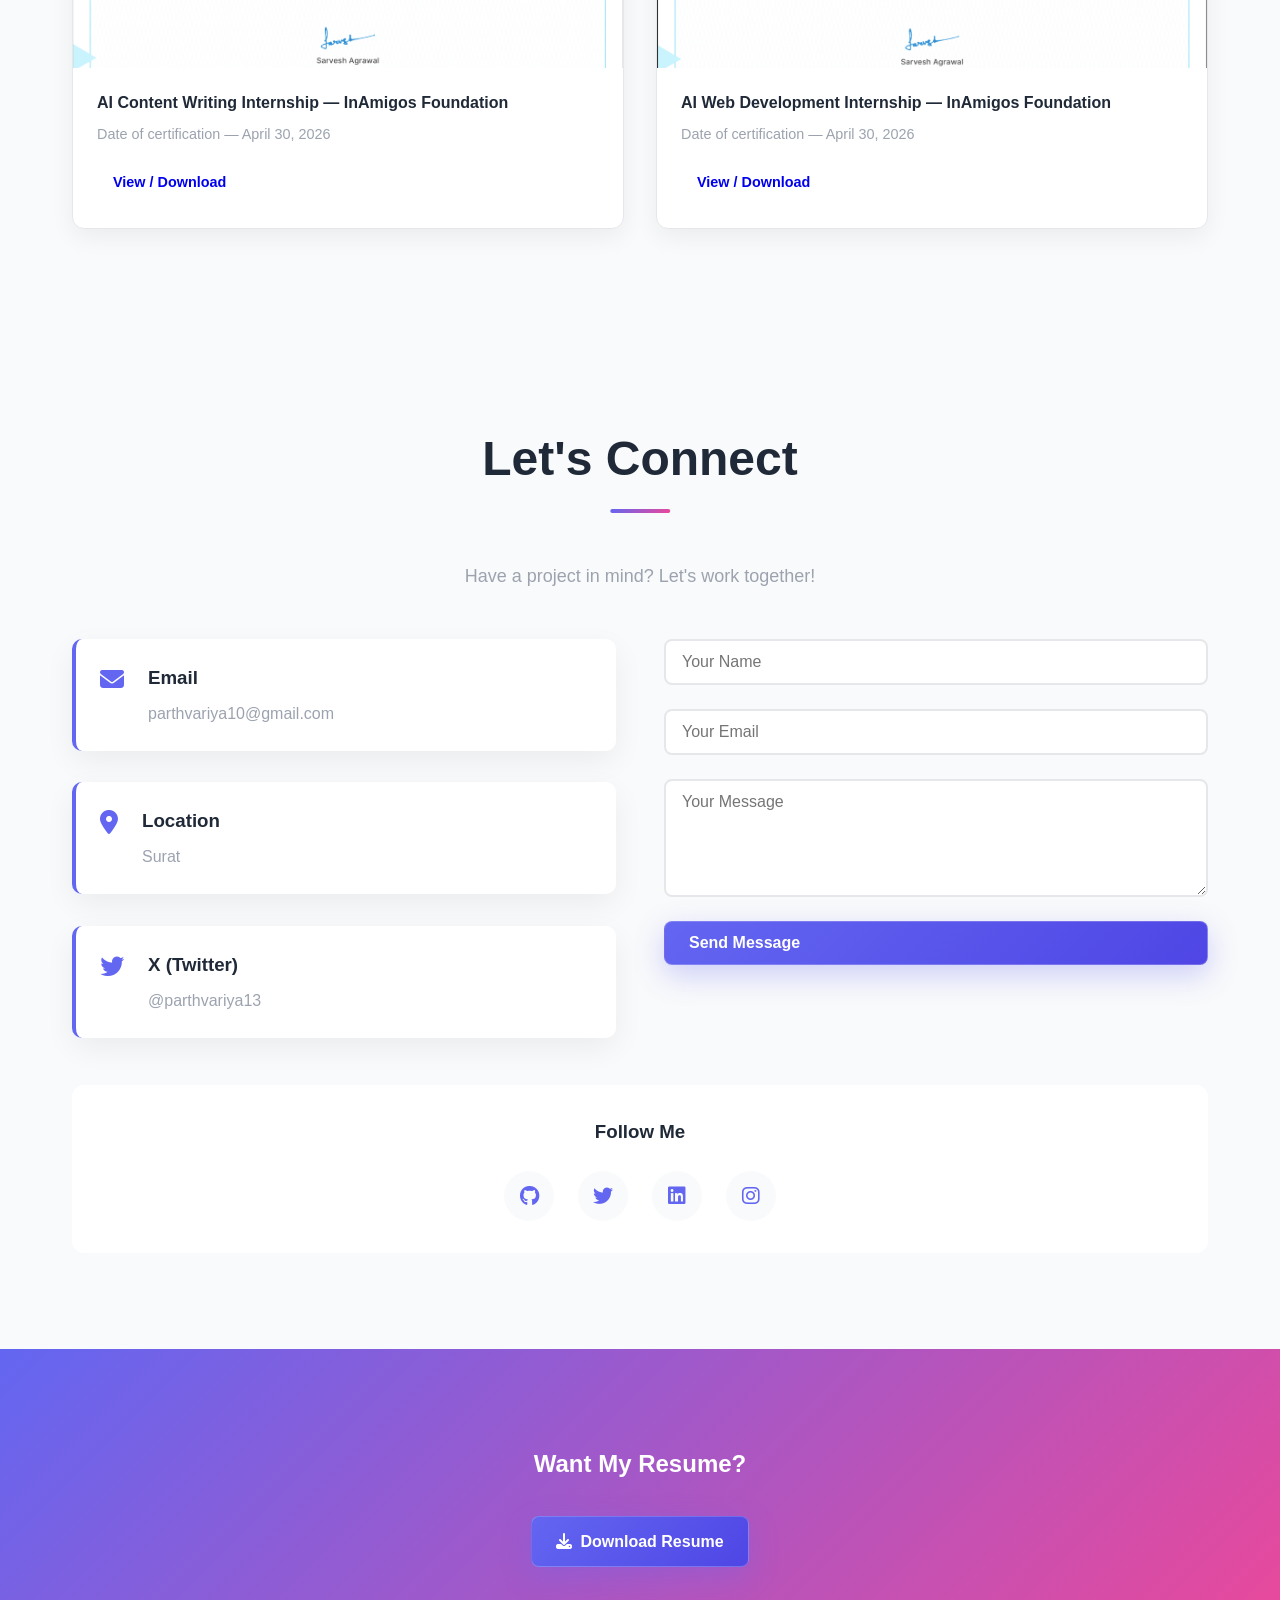
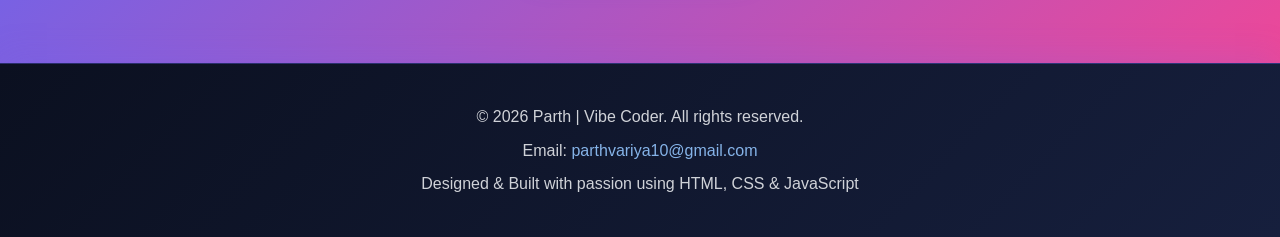
==== commit a4929eb0: "Improve portfolio SEO metadata" ====
--- a/index.html
+++ b/index.html
@@ -3,8 +3,110 @@
 <head>
     <meta charset="UTF-8">
     <meta name="viewport" content="width=device-width, initial-scale=1.0">
-    <meta name="description" content="Parth - Portfolio | Creative Web Developer & Vibe Coder">
-    <title>Parth | Portfolio - Vibe Coder</title>
+    <title>Parth Variya | Web Developer, AI Projects & Creative Portfolio</title>
+    <meta name="description" content="Portfolio of Parth Variya, a Surat-based web developer and vibe coder building creative web experiences, React projects, AI experiments, and gesture-control apps.">
+    <meta name="keywords" content="Parth Variya, web developer, frontend developer, React developer, JavaScript portfolio, AI projects, computer vision, Surat developer, vibe coder">
+    <meta name="author" content="Parth Variya">
+    <meta name="robots" content="index, follow">
+    <meta name="theme-color" content="#111827">
+    <link rel="canonical" href="https://variyaparth.github.io/portfolio/">
+    <meta property="og:type" content="website">
+    <meta property="og:site_name" content="Parth Variya Portfolio">
+    <meta property="og:title" content="Parth Variya | Web Developer, AI Projects & Creative Portfolio">
+    <meta property="og:description" content="Explore Parth Variya's portfolio featuring web development, React, AI, computer vision, gesture-control projects, certificates, and contact links.">
+    <meta property="og:url" content="https://variyaparth.github.io/portfolio/">
+    <meta property="og:locale" content="en_IN">
+    <meta name="twitter:card" content="summary">
+    <meta name="twitter:title" content="Parth Variya | Web Developer & AI Project Builder">
+    <meta name="twitter:description" content="Creative web developer portfolio featuring JavaScript, React, AI, computer vision, and gesture-control projects.">
+    <meta name="twitter:creator" content="@parthvariya13">
+    <script type="application/ld+json">
+    {
+      "@context": "https://schema.org",
+      "@graph": [
+        {
+          "@type": "Person",
+          "@id": "https://variyaparth.github.io/portfolio/#person",
+          "name": "Parth Variya",
+          "alternateName": "Parth",
+          "url": "https://variyaparth.github.io/portfolio/",
+          "email": "mailto:parthvariya10@gmail.com",
+          "jobTitle": "Web Developer",
+          "description": "A creative web developer and vibe coder building modern websites, AI experiments, and computer vision projects.",
+          "address": {
+            "@type": "PostalAddress",
+            "addressLocality": "Surat",
+            "addressCountry": "IN"
+          },
+          "sameAs": [
+            "https://github.com/variyaparth",
+            "https://x.com/parthvariya13",
+            "https://www.linkedin.com/in/parth-variya-93bbb5267/",
+            "https://www.instagram.com/yng_.parth/"
+          ],
+          "knowsAbout": [
+            "HTML",
+            "CSS",
+            "JavaScript",
+            "React",
+            "Node.js",
+            "MongoDB",
+            "SQL",
+            "UI/UX Design",
+            "Computer Vision",
+            "OpenCV",
+            "Python",
+            "GitHub"
+          ]
+        },
+        {
+          "@type": "WebSite",
+          "@id": "https://variyaparth.github.io/portfolio/#website",
+          "url": "https://variyaparth.github.io/portfolio/",
+          "name": "Parth Variya Portfolio",
+          "description": "Portfolio website for Parth Variya, web developer and AI project builder.",
+          "publisher": {
+            "@id": "https://variyaparth.github.io/portfolio/#person"
+          }
+        },
+        {
+          "@type": "ItemList",
+          "@id": "https://variyaparth.github.io/portfolio/#projects",
+          "name": "Parth Variya Projects",
+          "itemListElement": [
+            {
+              "@type": "CreativeWork",
+              "position": 1,
+              "name": "SyncTube",
+              "url": "https://github.com/variyaparth/SyncTube",
+              "description": "A synchronized watch-together web app with real-time playback interaction."
+            },
+            {
+              "@type": "CreativeWork",
+              "position": 2,
+              "name": "gesturedrive-ai",
+              "url": "https://github.com/variyaparth/gesturedrive-ai",
+              "description": "Gesture-powered AI control project for hands-free interactions."
+            },
+            {
+              "@type": "CreativeWork",
+              "position": 3,
+              "name": "AirCanvas",
+              "url": "https://github.com/variyaparth/AirCanvas",
+              "description": "Computer vision project for drawing in the air with gesture input."
+            },
+            {
+              "@type": "CreativeWork",
+              "position": 4,
+              "name": "vmouse",
+              "url": "https://github.com/variyaparth/vmouse",
+              "description": "Virtual mouse control system using gesture detection."
+            }
+          ]
+        }
+      ]
+    }
+    </script>
     <link rel="stylesheet" href="css/styles.css">
     <link rel="stylesheet" href="https://cdnjs.cloudflare.com/ajax/libs/font-awesome/6.4.0/css/all.min.css">
 </head>
@@ -42,7 +144,7 @@
         <div class="hero-content">
             <div class="hero-text">
                 <h1 class="hero-title">
-                    <span class="text-gradient">Hi, I'm Parth</span>
+                    <span class="text-gradient">Hi, I'm Parth Variya</span>
                 </h1>
                 <p class="hero-subtitle">17 | Vibe Coder | Building Creative Web Experiences</p>
                 <p class="hero-description">
@@ -342,7 +444,7 @@
                         <i class="fas fa-map-marker-alt"></i>
                         <div>
                             <h3>Location</h3>
-                            <p>surat</p>
+                            <p>Surat</p>
                         </div>
                     </div>
                     <div class="info-item">
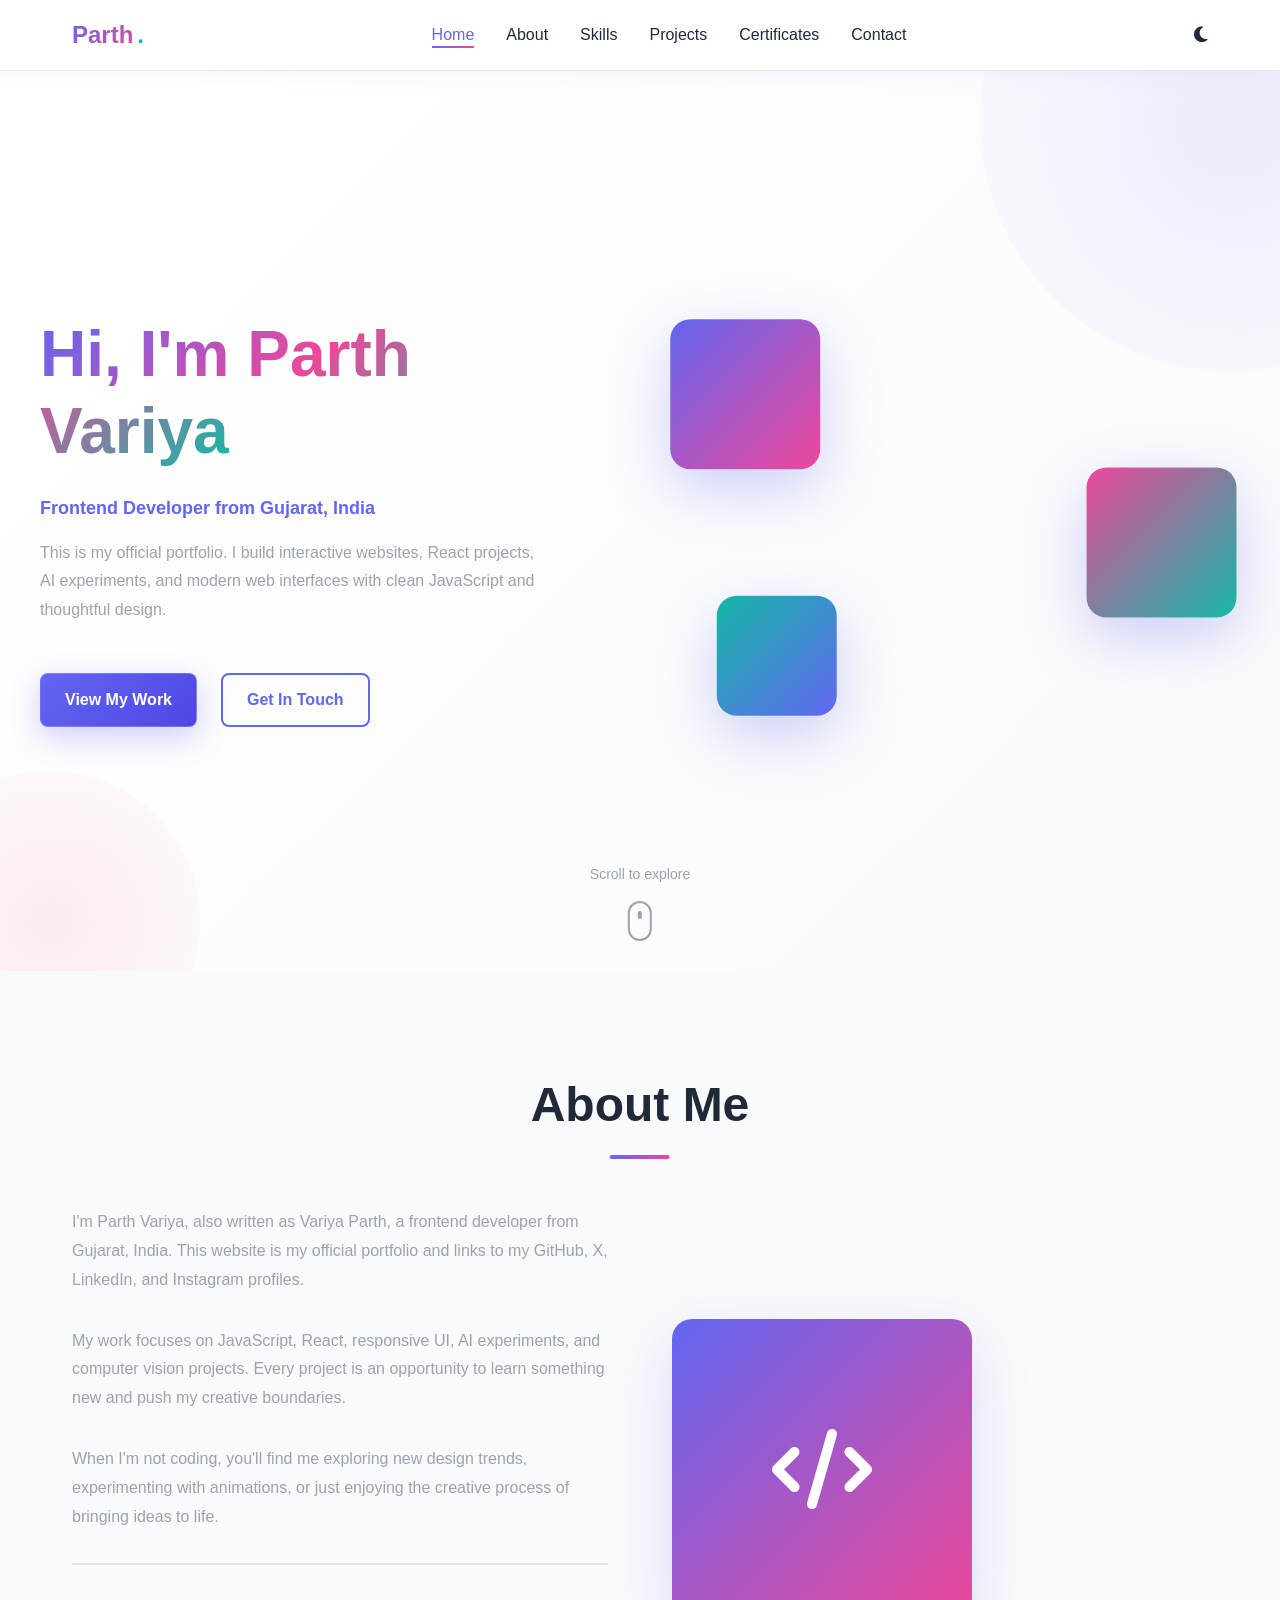
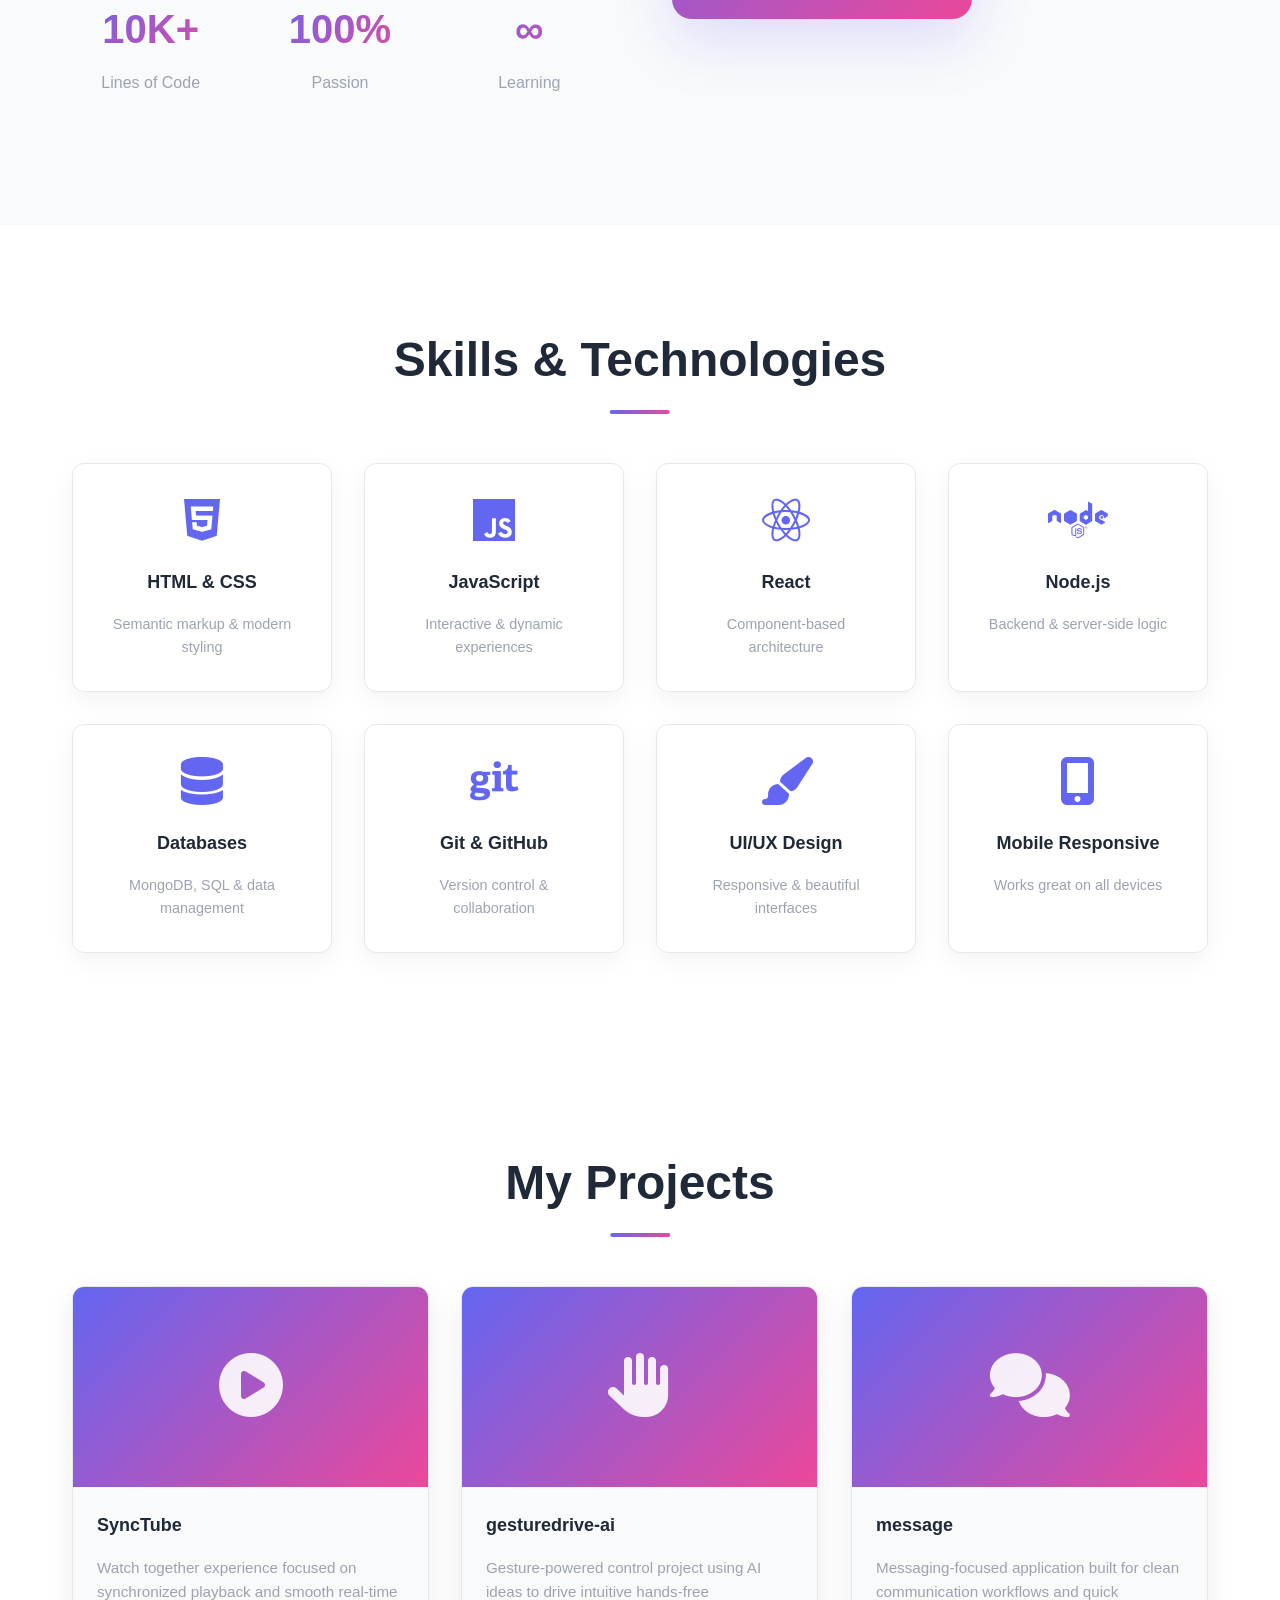
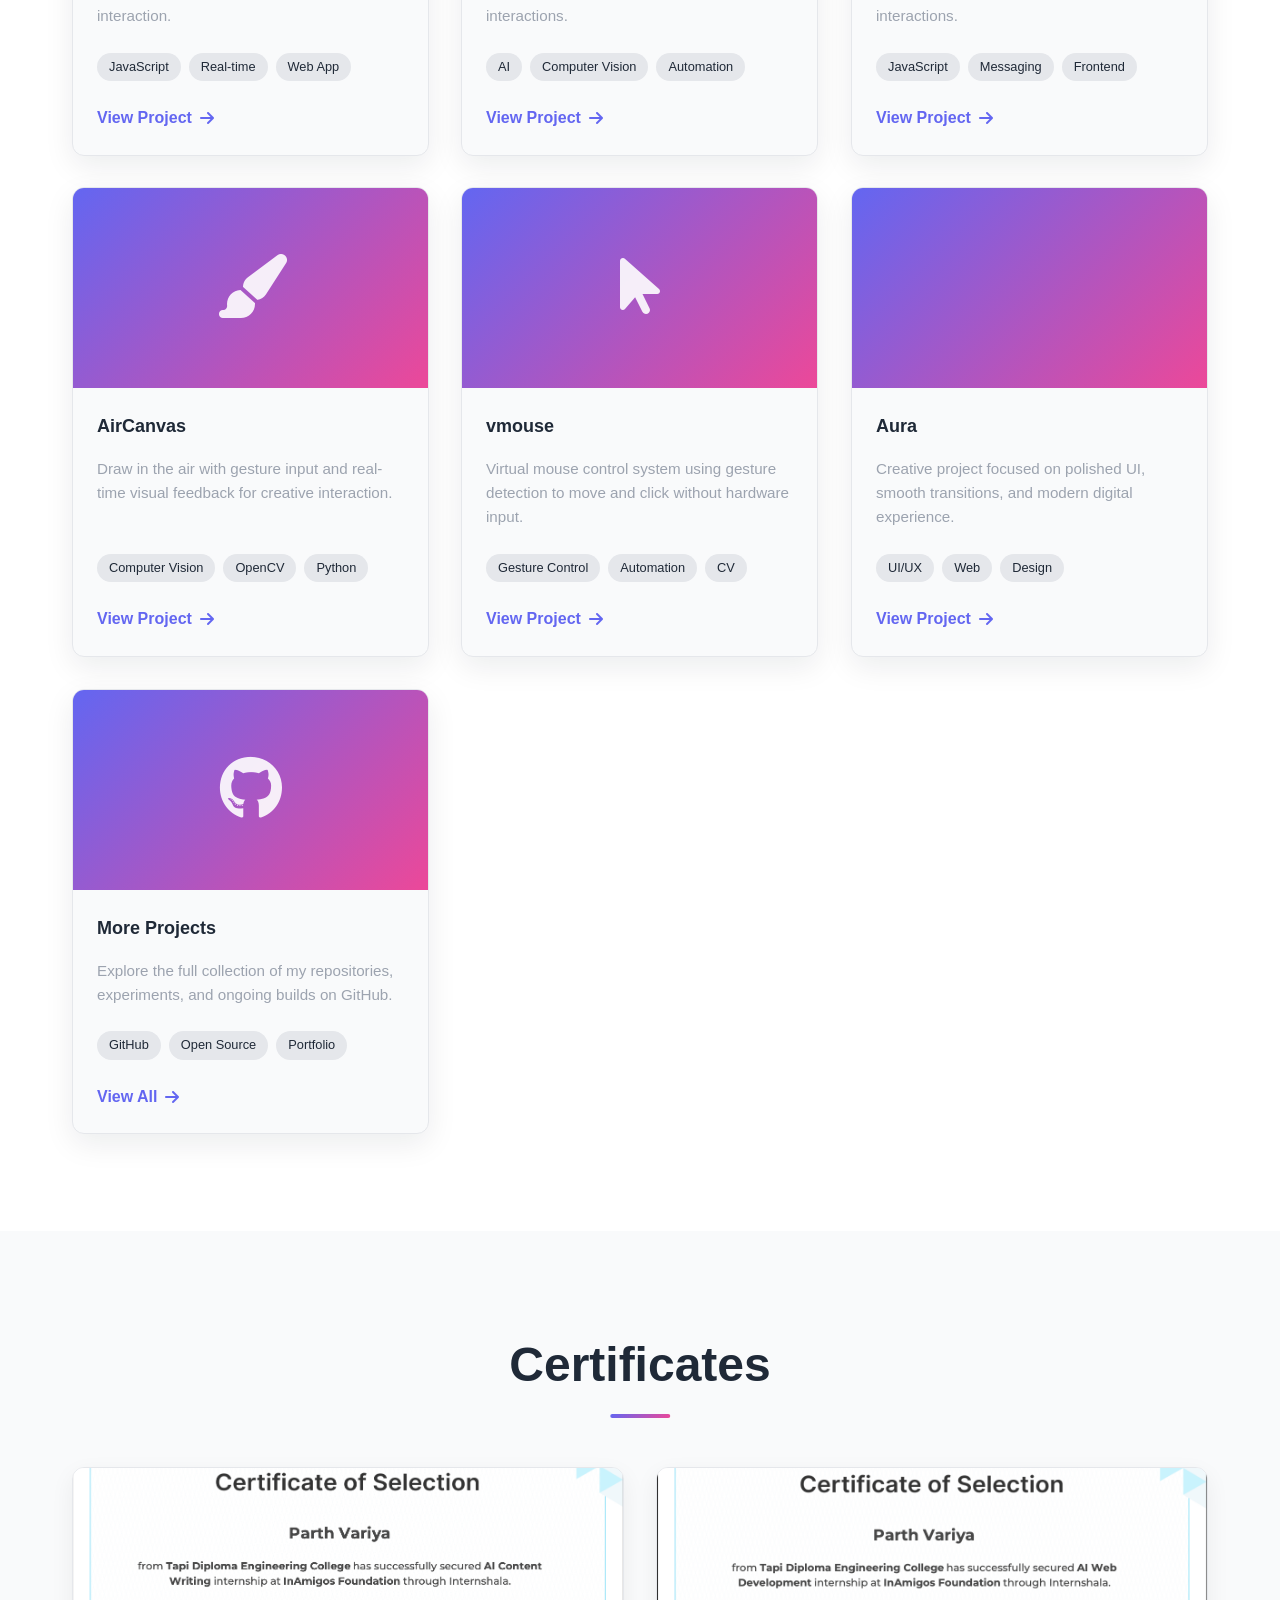
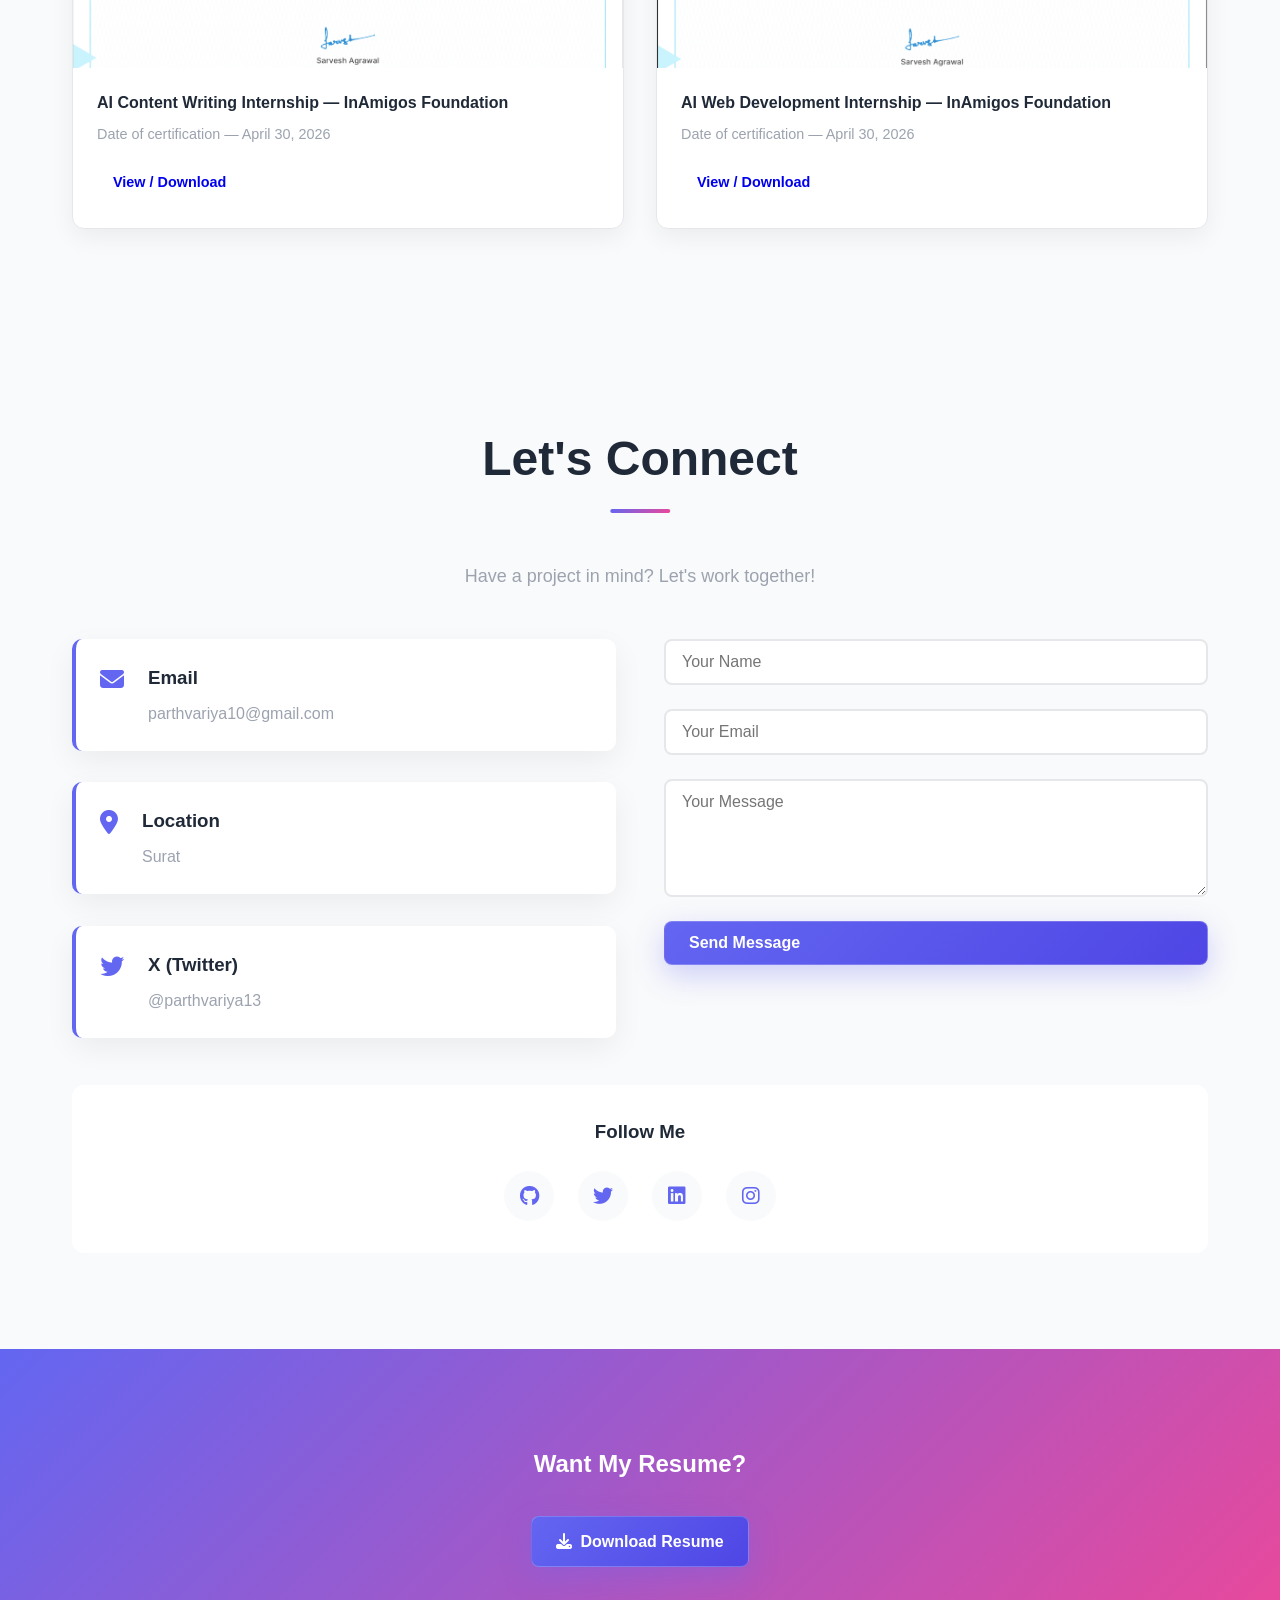
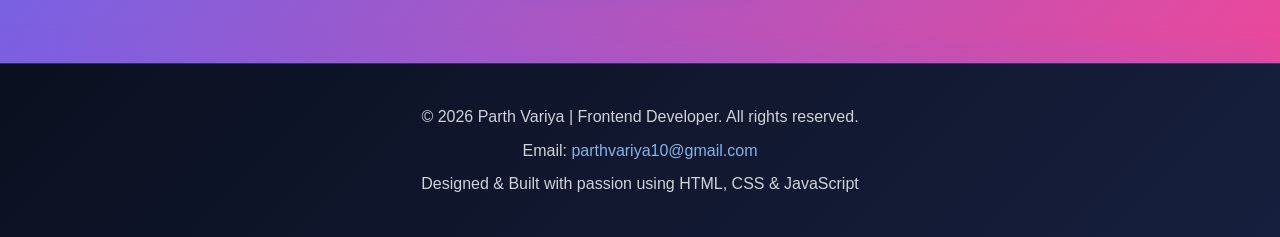
==== commit 0e6e940a: "Improve portfolio SEO identity signals" ====
--- a/index.html
+++ b/index.html
@@ -3,22 +3,22 @@
 <head>
     <meta charset="UTF-8">
     <meta name="viewport" content="width=device-width, initial-scale=1.0">
-    <title>Parth Variya | Web Developer, AI Projects & Creative Portfolio</title>
-    <meta name="description" content="Portfolio of Parth Variya, a Surat-based web developer and vibe coder building creative web experiences, React projects, AI experiments, and gesture-control apps.">
-    <meta name="keywords" content="Parth Variya, web developer, frontend developer, React developer, JavaScript portfolio, AI projects, computer vision, Surat developer, vibe coder">
+    <title>Parth Variya | Frontend Developer in Gujarat, India</title>
+    <meta name="description" content="Official portfolio of Parth Variya, also known as Variya Parth, a frontend developer from Gujarat, India focused on JavaScript, React, modern UI, AI experiments, and web projects.">
+    <meta name="keywords" content="Parth Variya, Variya Parth, official portfolio, frontend developer, web developer, React developer, JavaScript portfolio, AI projects, computer vision, Gujarat developer, Surat developer">
     <meta name="author" content="Parth Variya">
     <meta name="robots" content="index, follow">
     <meta name="theme-color" content="#111827">
     <link rel="canonical" href="https://variyaparth.github.io/portfolio/">
     <meta property="og:type" content="website">
     <meta property="og:site_name" content="Parth Variya Portfolio">
-    <meta property="og:title" content="Parth Variya | Web Developer, AI Projects & Creative Portfolio">
-    <meta property="og:description" content="Explore Parth Variya's portfolio featuring web development, React, AI, computer vision, gesture-control projects, certificates, and contact links.">
+    <meta property="og:title" content="Parth Variya | Frontend Developer in Gujarat, India">
+    <meta property="og:description" content="Official portfolio of Parth Variya, also known as Variya Parth, featuring frontend development, React, JavaScript, AI, and computer vision projects.">
     <meta property="og:url" content="https://variyaparth.github.io/portfolio/">
     <meta property="og:locale" content="en_IN">
     <meta name="twitter:card" content="summary">
-    <meta name="twitter:title" content="Parth Variya | Web Developer & AI Project Builder">
-    <meta name="twitter:description" content="Creative web developer portfolio featuring JavaScript, React, AI, computer vision, and gesture-control projects.">
+    <meta name="twitter:title" content="Parth Variya | Frontend Developer in Gujarat, India">
+    <meta name="twitter:description" content="Official portfolio of Parth Variya, also known as Variya Parth, featuring JavaScript, React, AI, and web projects.">
     <meta name="twitter:creator" content="@parthvariya13">
     <script type="application/ld+json">
     {
@@ -28,14 +28,18 @@
           "@type": "Person",
           "@id": "https://variyaparth.github.io/portfolio/#person",
           "name": "Parth Variya",
-          "alternateName": "Parth",
+          "alternateName": [
+            "Variya Parth",
+            "Parth"
+          ],
           "url": "https://variyaparth.github.io/portfolio/",
-          "email": "mailto:parthvariya10@gmail.com",
-          "jobTitle": "Web Developer",
-          "description": "A creative web developer and vibe coder building modern websites, AI experiments, and computer vision projects.",
+          "jobTitle": "Frontend Developer",
+          "description": "Official portfolio of Parth Variya, also known as Variya Parth. Parth is a frontend developer from Gujarat, India who builds modern websites, React projects, AI experiments, and computer vision projects.",
+          "disambiguatingDescription": "This is the official portfolio for Parth Variya, the frontend developer at github.com/variyaparth and x.com/parthvariya13.",
           "address": {
             "@type": "PostalAddress",
             "addressLocality": "Surat",
+            "addressRegion": "Gujarat",
             "addressCountry": "IN"
           },
           "sameAs": [
@@ -64,7 +68,7 @@
           "@id": "https://variyaparth.github.io/portfolio/#website",
           "url": "https://variyaparth.github.io/portfolio/",
           "name": "Parth Variya Portfolio",
-          "description": "Portfolio website for Parth Variya, web developer and AI project builder.",
+          "description": "Official portfolio website for Parth Variya, also known as Variya Parth, frontend developer and AI project builder.",
           "publisher": {
             "@id": "https://variyaparth.github.io/portfolio/#person"
           }
@@ -146,10 +150,10 @@
                 <h1 class="hero-title">
                     <span class="text-gradient">Hi, I'm Parth Variya</span>
                 </h1>
-                <p class="hero-subtitle">17 | Vibe Coder | Building Creative Web Experiences</p>
+                <p class="hero-subtitle">Frontend Developer from Gujarat, India</p>
                 <p class="hero-description">
-                    I create beautiful, interactive websites with smooth animations and modern design. 
-                    Passionate about writing clean code and crafting digital experiences that vibe.
+                    This is my official portfolio. I build interactive websites, React projects, AI experiments,
+                    and modern web interfaces with clean JavaScript and thoughtful design.
                 </p>
                 <div class="button-group">
                     <a href="#projects" class="btn btn-primary">View My Work</a>
@@ -177,12 +181,11 @@
             <div class="about-content">
                 <div class="about-text">
                     <p>
-                        I'm a 17-year-old passionate about web development and creating digital experiences 
-                        that feel smooth and intuitive. My journey into coding started with curiosity, and now 
-                        I'm obsessed with building things on the web.
+                        I'm Parth Variya, also written as Variya Parth, a frontend developer from Gujarat, India.
+                        This website is my official portfolio and links to my GitHub, X, LinkedIn, and Instagram profiles.
                     </p>
                     <p>
-                        As a "Vibe Coder," I believe in the intersection of aesthetics and functionality. 
+                        My work focuses on JavaScript, React, responsive UI, AI experiments, and computer vision projects.
                         Every project is an opportunity to learn something new and push my creative boundaries.
                     </p>
                     <p>
@@ -401,25 +404,25 @@
             <h2 class="section-title">Certificates</h2>
             <div class="certificate-grid">
                 <div class="certificate-card">
-                        <div class="certificate-img">
-                            <img src="assets/certificate-content-writing.png" alt="Internship Certificate - AI Content Writing">
-                        </div>
-                        <div class="certificate-meta">
-                            <h3>AI Content Writing Internship — InAmigos Foundation</h3>
-                            <p>Date of certification — April 30, 2026</p>
-                            <a href="assets/certificate-content-writing.png" target="_blank" download class="btn" aria-label="View Certificate">View / Download</a>
-                        </div>
+                    <div class="certificate-img">
+                        <img src="assets/certificate-content-writing.png" alt="Internship Certificate - AI Content Writing">
+                    </div>
+                    <div class="certificate-meta">
+                        <h3>AI Content Writing Internship — InAmigos Foundation</h3>
+                        <p>Date of certification — April 30, 2026</p>
+                        <a href="assets/certificate-content-writing.png" target="_blank" download class="btn" aria-label="View Certificate">View / Download</a>
+                    </div>
                 </div>
 
                 <div class="certificate-card">
-                        <div class="certificate-img">
-                            <img src="assets/certificate-web-development.png" alt="Internship Certificate - AI Web Development">
-                        </div>
-                        <div class="certificate-meta">
-                            <h3>AI Web Development Internship — InAmigos Foundation</h3>
-                            <p>Date of certification — April 30, 2026</p>
-                            <a href="assets/certificate-web-development.png" target="_blank" download class="btn" aria-label="View Certificate">View / Download</a>
-                        </div>
+                    <div class="certificate-img">
+                        <img src="assets/certificate-web-development.png" alt="Internship Certificate - AI Web Development">
+                    </div>
+                    <div class="certificate-meta">
+                        <h3>AI Web Development Internship — InAmigos Foundation</h3>
+                        <p>Date of certification — April 30, 2026</p>
+                        <a href="assets/certificate-web-development.png" target="_blank" download class="btn" aria-label="View Certificate">View / Download</a>
+                    </div>
                 </div>
             </div>
         </div>
@@ -505,7 +508,7 @@
     <!-- Footer -->
     <footer class="footer">
         <div class="container">
-            <p>&copy; <span class="year">2026</span> Parth | Vibe Coder. All rights reserved.</p>
+            <p>&copy; <span class="year">2026</span> Parth Variya | Frontend Developer. All rights reserved.</p>
             <p>Email: <a href="mailto:parthvariya10@gmail.com">parthvariya10@gmail.com</a></p>
             <p>Designed & Built with passion using HTML, CSS & JavaScript</p>
         </div>
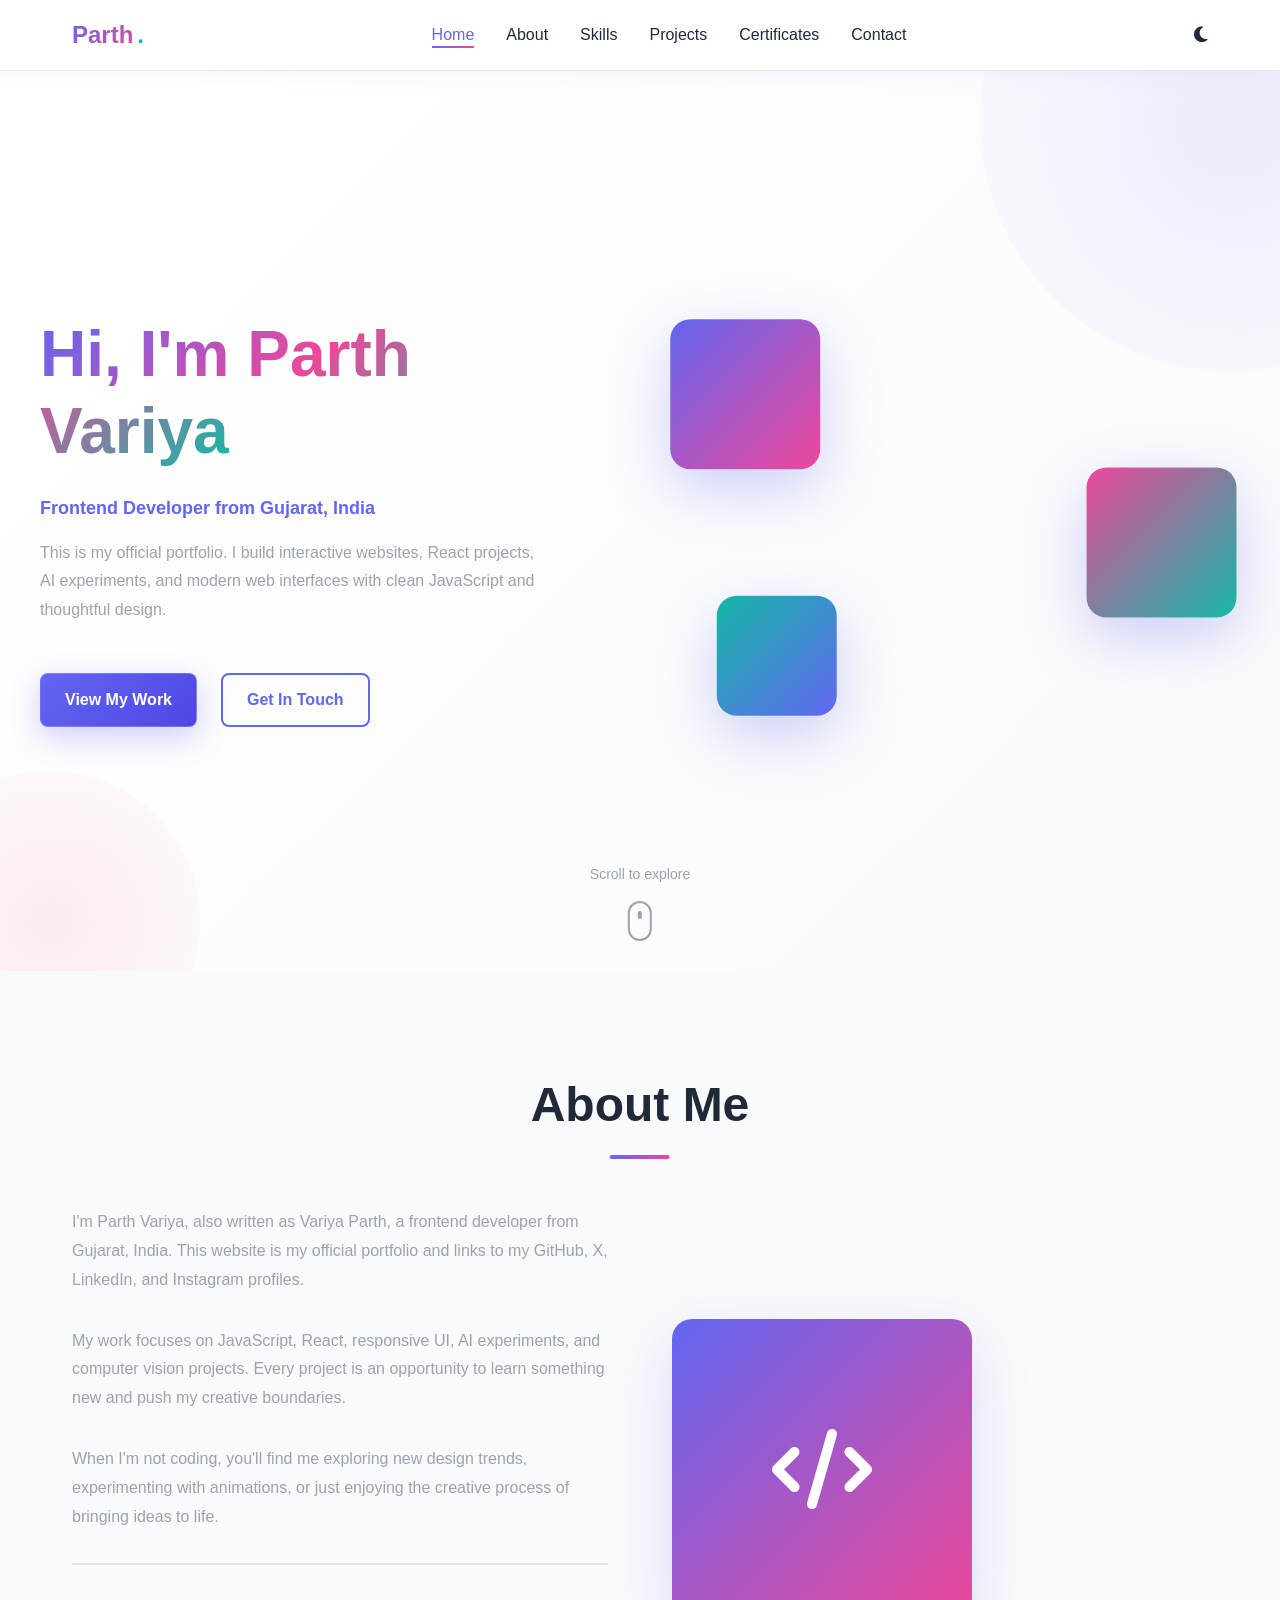
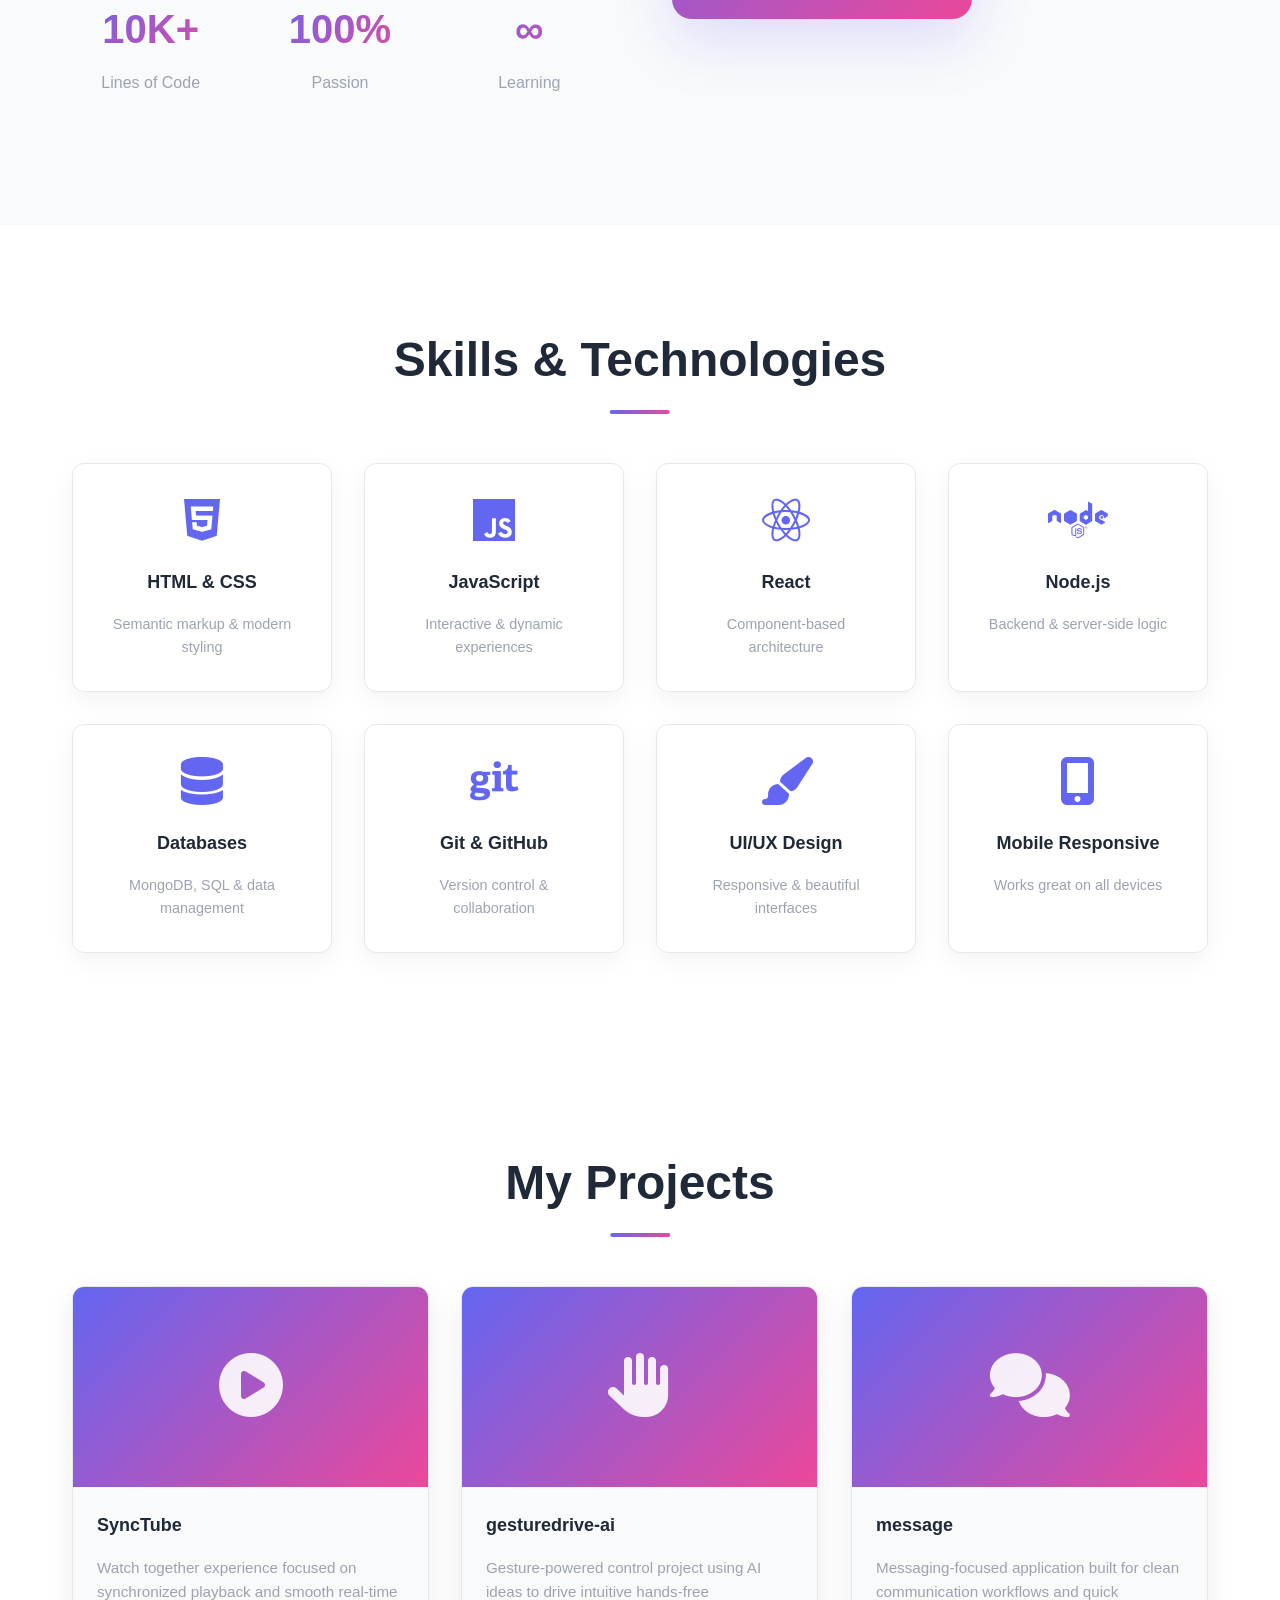
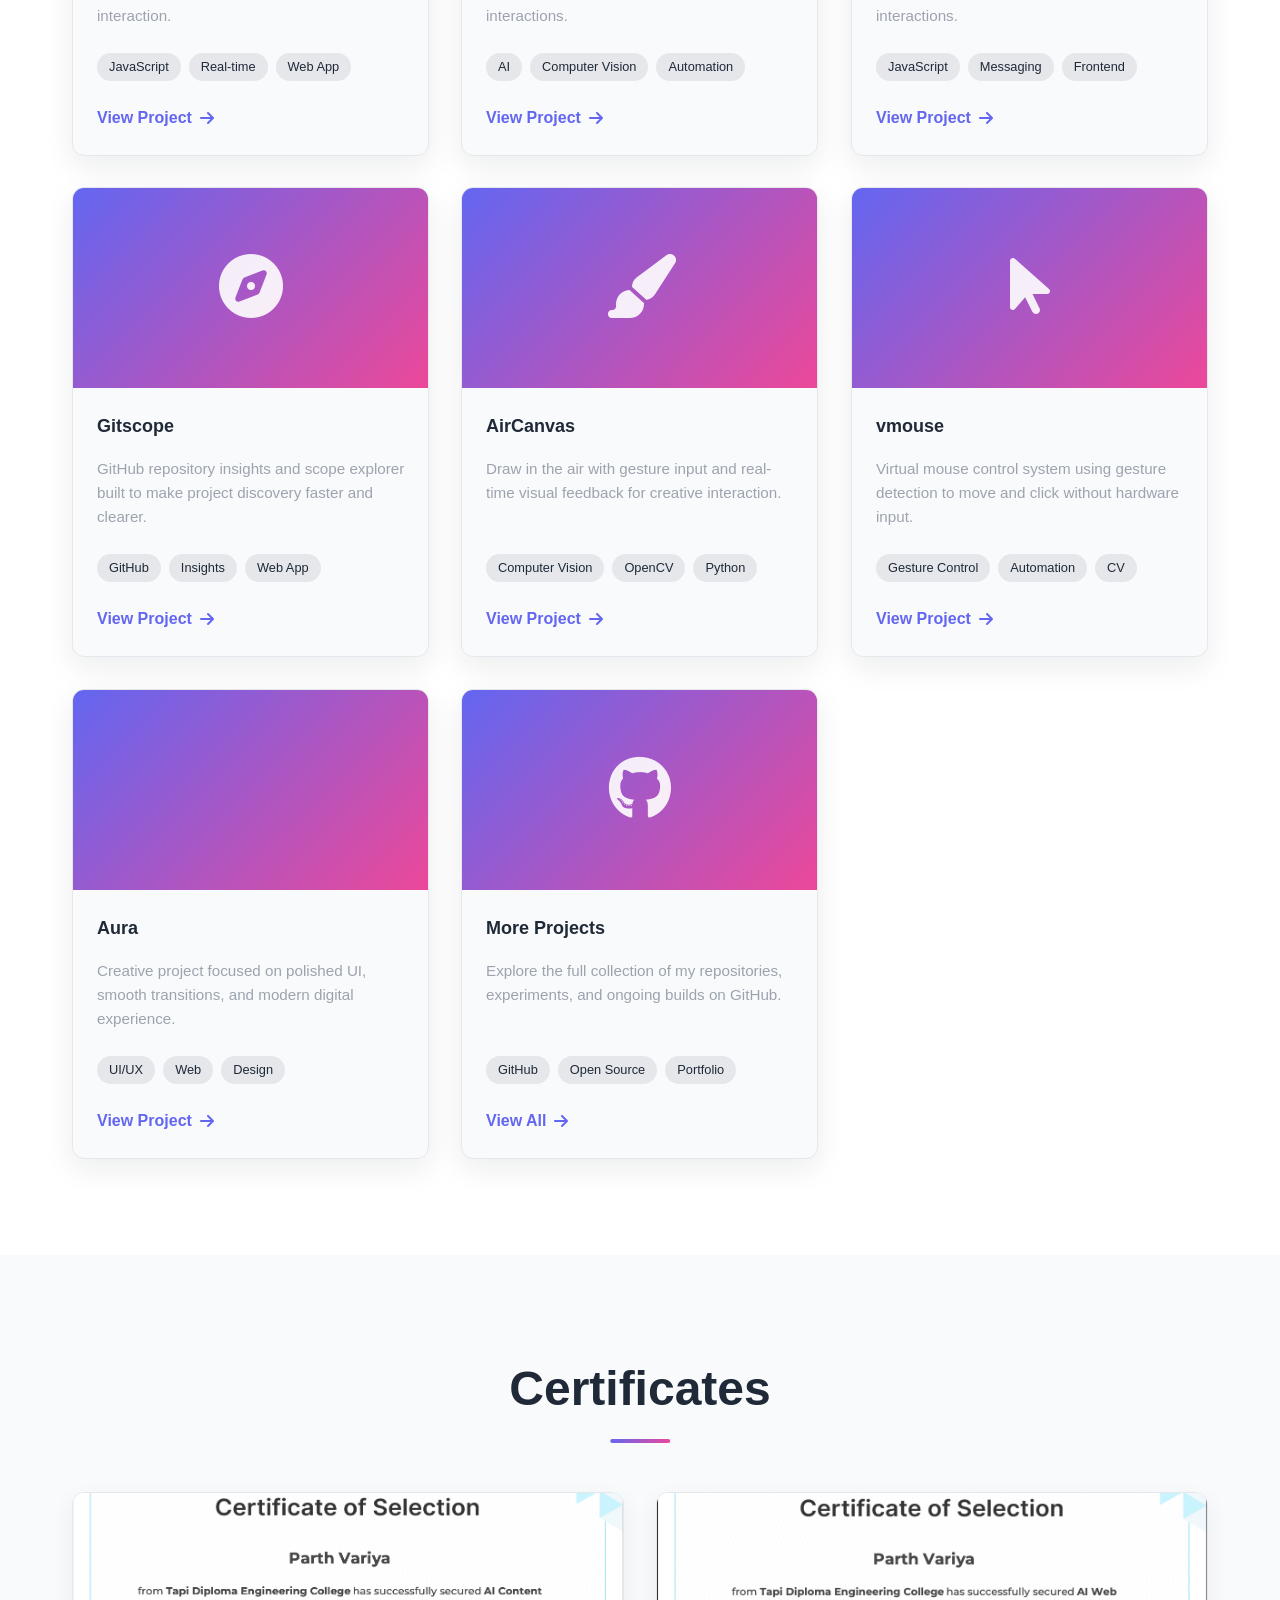
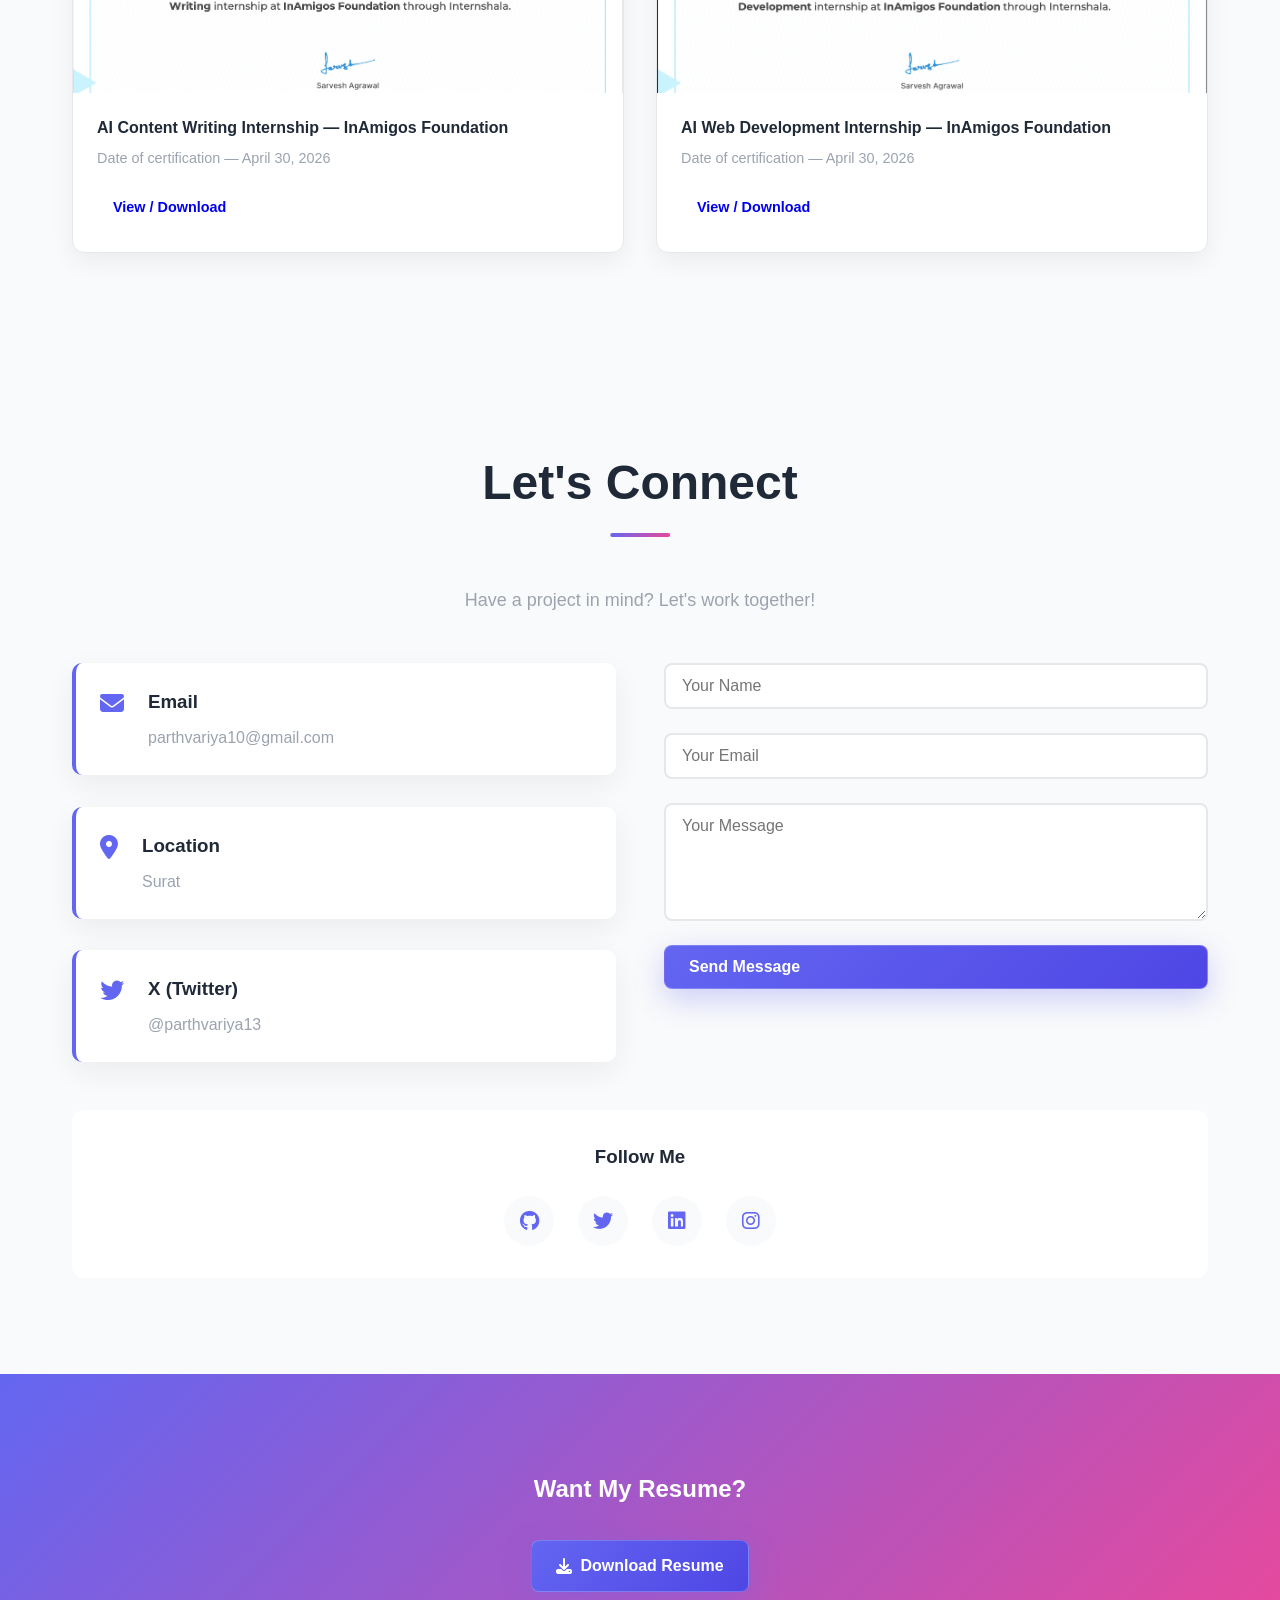
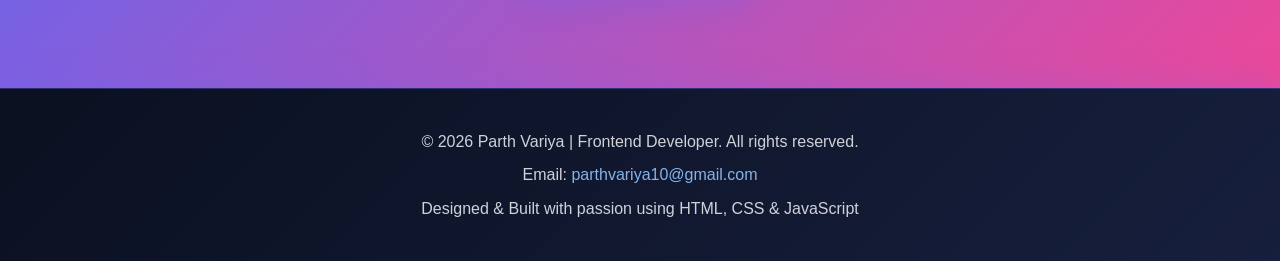
==== commit cac13445: "Add Gitscope project to portfolio" ====
--- a/index.html
+++ b/index.html
@@ -1,6 +1,23 @@
 <!DOCTYPE html>
 <html lang="en">
 <head>
+    <!-- Primary Meta Tags -->
+<title>Parth Variya (Variya Parth) | Frontend Developer Portfolio</title>
+<meta name="title" content="Parth Variya (Variya Parth) | Frontend Developer Portfolio">
+<meta name="description" content="Official portfolio of Parth Variya (also known as Variya Parth), a Frontend Developer based in Surat, Gujarat. View projects, certificates, and social links.">
+<meta name="keywords" content="Parth Variya, Variya Parth, Parth Variya Surat, Parth Variya GitHub, Parth Variya Portfolio, Frontend Developer Gujarat">
+
+<!-- Open Graph / Facebook / LinkedIn (Helps links look good when shared) -->
+<meta property="og:type" content="website">
+<meta property="og:url" content="https://variyaparth.github.io/portfolio/">
+<meta property="og:title" content="Parth Variya (Variya Parth) | Frontend Developer">
+<meta property="og:description" content="Explore projects, skills, and contact details for Parth Variya.">
+
+<!-- Twitter / X -->
+<meta property="twitter:card" content="summary_large_image">
+<meta property="twitter:url" content="https://variyaparth.github.io/portfolio/">
+<meta property="twitter:title" content="Parth Variya (Variya Parth) | Frontend Developer">
+
     <meta charset="UTF-8">
     <meta name="viewport" content="width=device-width, initial-scale=1.0">
     <title>Parth Variya | Frontend Developer in Gujarat, India</title>
@@ -105,6 +122,13 @@
               "name": "vmouse",
               "url": "https://github.com/variyaparth/vmouse",
               "description": "Virtual mouse control system using gesture detection."
+                        },
+                        {
+                            "@type": "CreativeWork",
+                            "position": 5,
+                            "name": "Gitscope",
+                            "url": "https://git-scope-virid.vercel.app/",
+                            "description": "A project focused on GitHub repository insights and scope exploration."
             }
           ]
         }
@@ -327,6 +351,24 @@
                 <div class="project-card">
                     <div class="project-image">
                         <div class="image-placeholder-project">
+                            <i class="fas fa-compass"></i>
+                        </div>
+                    </div>
+                    <div class="project-content">
+                        <h3>Gitscope</h3>
+                        <p>GitHub repository insights and scope explorer built to make project discovery faster and clearer.</p>
+                        <div class="project-tags">
+                            <span class="tag">GitHub</span>
+                            <span class="tag">Insights</span>
+                            <span class="tag">Web App</span>
+                        </div>
+                        <a href="https://git-scope-virid.vercel.app/" target="_blank" rel="noopener noreferrer" class="project-link">View Project <i class="fas fa-arrow-right"></i></a>
+                    </div>
+                </div>
+
+                <div class="project-card">
+                    <div class="project-image">
+                        <div class="image-placeholder-project">
                             <i class="fas fa-paint-brush"></i>
                         </div>
                     </div>
